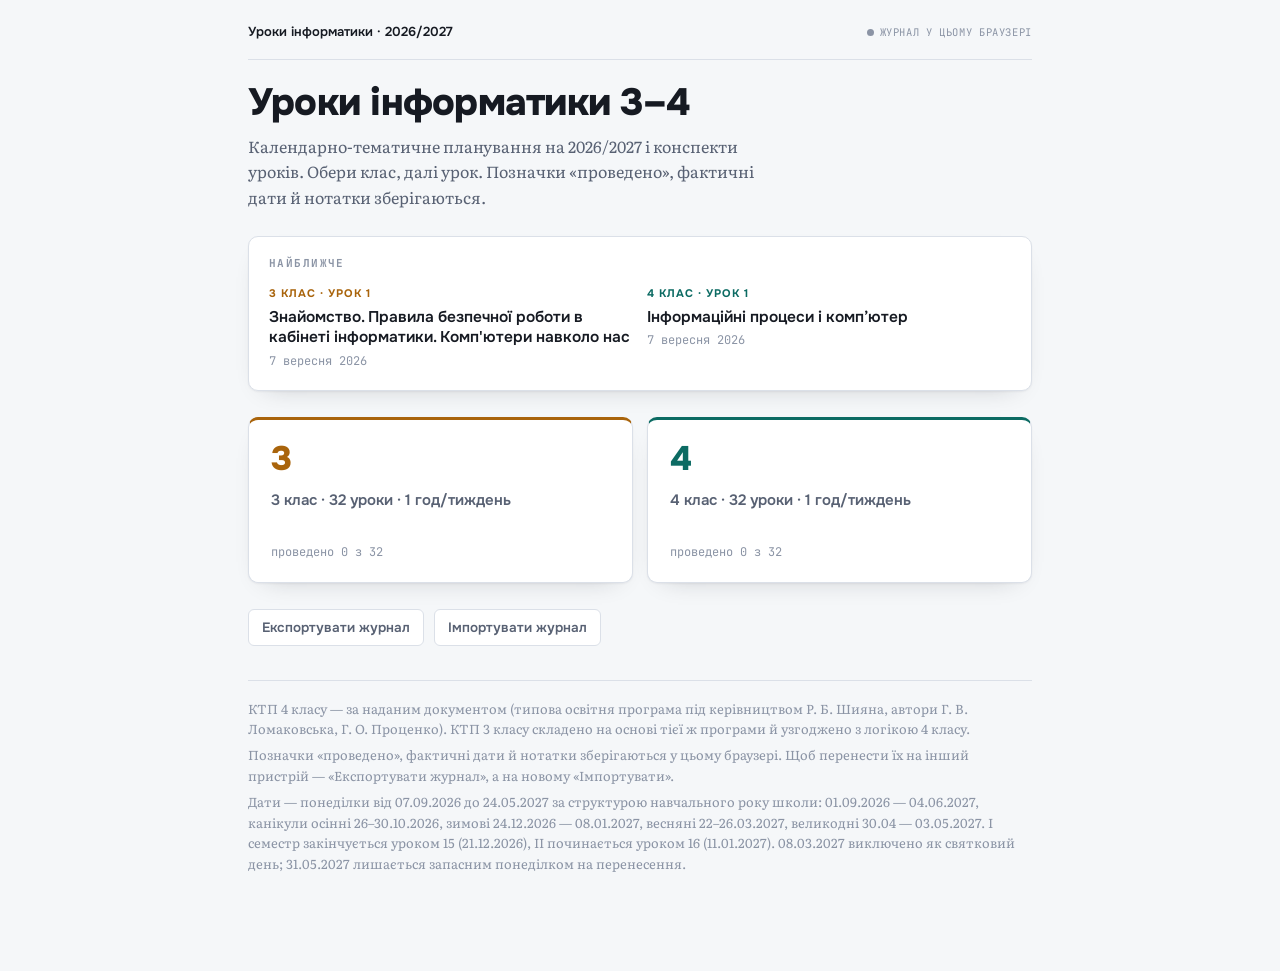
==== index.html @ 153793b1 "Експорт для НІТ іде за поточним фільтром Кнопка експортувала всі 32 теми незалежно від того, що пока" ====
<!doctype html>
<html lang="uk">
<head>
<meta charset="utf-8">
<meta name="viewport" content="width=device-width, initial-scale=1">
<meta name="color-scheme" content="light dark">
<meta name="description" content="КТП і конспекти уроків інформатики для 3 і 4 класів, 2026/2027">
<link rel="icon" href="data:image/svg+xml,%3Csvg xmlns='http://www.w3.org/2000/svg' viewBox='0 0 100 100'%3E%3Ctext y='.9em' font-size='90'%3E%F0%9F%93%9A%3C/text%3E%3C/svg%3E">
<style>html,body{margin:0}img{max-width:100%}[hidden]{display:none!important}</style>
<title>Уроки інформатики 3–4</title>
<link rel="preconnect" href="https://fonts.googleapis.com">
<link rel="preconnect" href="https://fonts.gstatic.com" crossorigin>
<link rel="stylesheet" href="https://fonts.googleapis.com/css2?family=Onest:wght@400;500;600;700;800&family=Literata:opsz,wght@7..72,400;7..72,600&family=JetBrains+Mono:wght@400;500;700&display=swap">
<style>
:root{
  --bg:#F5F7F9; --surface:#FFFFFF; --surface-2:#EDF0F4; --surface-3:#E4E8EE;
  --ink:#161A22; --ink-2:#586173; --ink-3:#8B94A5;
  --line:#DBE0E8; --line-strong:#C3CAD6;
  --g3:#A9640C; --g3-soft:#FAF0DF; --g3-line:#E9CE9E;
  --g4:#0C6B63; --g4-soft:#E0F0EE; --g4-line:#9CCFC9;
  --warn:#9E3626; --warn-soft:#FBEBE7;
  --ok:#2C6E49; --ok-soft:#E3F0E7;
  --shadow:0 1px 2px rgba(22,26,34,.05), 0 10px 26px -18px rgba(22,26,34,.3);
}
@media (prefers-color-scheme: dark){
  :root:not([data-theme="light"]){
    --bg:#0F1218; --surface:#161A22; --surface-2:#1C212B; --surface-3:#242A36;
    --ink:#E8EBF1; --ink-2:#9AA3B4; --ink-3:#6E7787;
    --line:#282E39; --line-strong:#39414F;
    --g3:#E2A54D; --g3-soft:#261D0F; --g3-line:#57411F;
    --g4:#4FC1B2; --g4-soft:#0E2A28; --g4-line:#1E4B47;
    --warn:#E5836F; --warn-soft:#2A1712;
    --ok:#6FBF8E; --ok-soft:#132318;
    --shadow:0 1px 2px rgba(0,0,0,.4), 0 10px 26px -18px rgba(0,0,0,.75);
  }
}
:root[data-theme="dark"]{
  --bg:#0F1218; --surface:#161A22; --surface-2:#1C212B; --surface-3:#242A36;
  --ink:#E8EBF1; --ink-2:#9AA3B4; --ink-3:#6E7787;
  --line:#282E39; --line-strong:#39414F;
  --g3:#E2A54D; --g3-soft:#261D0F; --g3-line:#57411F;
  --g4:#4FC1B2; --g4-soft:#0E2A28; --g4-line:#1E4B47;
  --warn:#E5836F; --warn-soft:#2A1712;
  --ok:#6FBF8E; --ok-soft:#132318;
  --shadow:0 1px 2px rgba(0,0,0,.4), 0 10px 26px -18px rgba(0,0,0,.75);
}

*{box-sizing:border-box}
body{background:var(--bg);color:var(--ink);font-family:"Literata",Georgia,serif;font-size:16px;line-height:1.6;-webkit-font-smoothing:antialiased}
.ui,button,input,textarea,select,h1,h2,h3,.mono{font-family:"Onest",system-ui,-apple-system,"Segoe UI",sans-serif}
.mono,.clock,.eyebrow,.fact,.dt{font-family:"JetBrains Mono",ui-monospace,monospace;font-variant-numeric:tabular-nums}
h1{font-size:clamp(26px,5.4vw,38px);line-height:1.1;font-weight:800;letter-spacing:-.02em;margin:0;text-wrap:balance}
h2{font-size:clamp(19px,3.6vw,24px);line-height:1.22;font-weight:700;letter-spacing:-.015em;margin:0;text-wrap:balance}
h3{font-size:16.5px;line-height:1.3;font-weight:700;margin:0;text-wrap:balance}
p{margin:0}
button{cursor:pointer;border:none;background:none;color:inherit;font-size:inherit}
:focus-visible{outline:2px solid var(--g4);outline-offset:2px;border-radius:3px}
@media (prefers-reduced-motion: reduce){*{animation:none!important;transition:none!important}}

.wrap{max-width:820px;margin:0 auto;padding:22px 18px 96px}
.eyebrow{font-size:11px;font-weight:700;letter-spacing:.13em;text-transform:uppercase;color:var(--ink-3)}

/* ---- top bar ---- */
.top{display:flex;align-items:center;gap:10px;flex-wrap:wrap;padding-bottom:16px;margin-bottom:22px;border-bottom:1px solid var(--line)}
.crumb{display:flex;align-items:center;gap:8px;font-family:"Onest",sans-serif;font-size:13px;font-weight:600;color:var(--ink-3)}
.crumb button{color:var(--ink-2);font-weight:600}
.crumb button:hover{color:var(--ink);text-decoration:underline;text-underline-offset:3px}
.crumb .sep{opacity:.5}
.crumb .now{color:var(--ink)}
.sync{margin-left:auto;font-family:"JetBrains Mono",monospace;font-size:10.5px;letter-spacing:.06em;text-transform:uppercase;color:var(--ink-3);display:flex;align-items:center;gap:6px}
.dot{width:7px;height:7px;border-radius:50%;background:var(--ink-3);flex:none}
.sync.on .dot{background:var(--ok)}
.sync.off .dot{background:var(--warn)}

/* ---- home ---- */
.home{display:flex;flex-direction:column;gap:26px}
.home-head{display:flex;flex-direction:column;gap:10px}
.home-head p{color:var(--ink-2);max-width:60ch}
.next{border:1px solid var(--line);background:var(--surface);border-radius:10px;padding:18px 20px;display:flex;flex-direction:column;gap:12px;box-shadow:var(--shadow)}
.next-row{display:flex;gap:14px;align-items:flex-start;flex-wrap:wrap}
.next-item{flex:1 1 260px;display:flex;flex-direction:column;gap:4px;min-width:0}
.next-item .k{font-family:"Onest",sans-serif;font-size:11px;font-weight:700;letter-spacing:.09em;text-transform:uppercase}
.next-item .v{font-family:"Onest",sans-serif;font-weight:600;font-size:15.5px;line-height:1.35}
.next-item .d{font-family:"JetBrains Mono",monospace;font-size:12px;color:var(--ink-3)}
.k3{color:var(--g3)} .k4{color:var(--g4)}

.classes{display:grid;grid-template-columns:1fr;gap:14px}
@media(min-width:620px){.classes{grid-template-columns:1fr 1fr}}
.class-card{
  text-align:left;background:var(--surface);border:1px solid var(--line);border-radius:10px;
  padding:22px;display:flex;flex-direction:column;gap:14px;box-shadow:var(--shadow);
  border-top:3px solid var(--line-strong);transition:transform .12s ease, border-color .12s ease;
}
.class-card:hover{transform:translateY(-2px)}
.class-card.c3{border-top-color:var(--g3)}
.class-card.c4{border-top-color:var(--g4)}
.class-card .num{font-family:"Onest",sans-serif;font-size:34px;font-weight:800;line-height:1;letter-spacing:-.03em}
.c3 .num{color:var(--g3)} .c4 .num{color:var(--g4)}
.class-card .sub{font-family:"Onest",sans-serif;font-weight:600;font-size:15px;color:var(--ink-2)}
.bar{height:6px;border-radius:3px;background:var(--surface-3);overflow:hidden}
.bar i{display:block;height:100%;border-radius:3px}
.c3 .bar i{background:var(--g3)} .c4 .bar i{background:var(--g4)}
.class-card .stat{font-family:"JetBrains Mono",monospace;font-size:12px;color:var(--ink-3)}

/* ---- ktp list ---- */
.ktp-head{display:flex;flex-direction:column;gap:8px;padding-bottom:14px;border-bottom:2px solid var(--line-strong);margin-bottom:6px}
.g3 .ktp-head{border-bottom-color:var(--g3)}
.g4 .ktp-head{border-bottom-color:var(--g4)}
.g3 .eyebrow.acc{color:var(--g3)}
.g4 .eyebrow.acc{color:var(--g4)}
.segbar{display:flex;gap:6px;margin:16px 0 4px;flex-wrap:wrap}
.seg{font-family:"Onest",sans-serif;font-size:13px;font-weight:600;padding:6px 12px;border-radius:5px;border:1px solid var(--line);color:var(--ink-2);background:var(--surface)}
.seg[aria-pressed="true"]{background:var(--ink);color:var(--bg);border-color:var(--ink)}
.rows{display:flex;flex-direction:column;margin-top:8px}
.row{
  display:grid;grid-template-columns:34px 78px 1fr 26px;gap:0 12px;align-items:center;
  width:100%;text-align:left;padding:13px 6px;border-top:1px solid var(--line);
}
.row:first-child{border-top:none}
.row:hover{background:var(--surface-2)}
.row .n{font-family:"JetBrains Mono",monospace;font-size:12.5px;font-weight:700;color:var(--ink-3)}
.g3 .row.has .n{color:var(--g3)}
.g4 .row.has .n{color:var(--g4)}
.row .dt{font-size:12px;color:var(--ink-3)}
.row .tp{font-family:"Onest",sans-serif;font-weight:600;font-size:15px;line-height:1.3;min-width:0}
.row .tp em{display:block;font-style:normal;font-weight:500;font-size:12.5px;color:var(--ink-3);margin-top:2px}
.row .mk{justify-self:end;width:20px;height:20px;border-radius:50%;border:1.5px solid var(--line-strong);flex:none;position:relative}
.row.done .mk{background:var(--ok);border-color:var(--ok)}
.row.done .mk::after{content:"";position:absolute;left:6px;top:2.5px;width:5px;height:10px;border:solid var(--surface);border-width:0 2px 2px 0;transform:rotate(42deg)}
.row.done .tp{color:var(--ink-2)}
@media(max-width:560px){
  .row{grid-template-columns:30px 1fr 24px;gap:0 10px}
  .row .dt{grid-column:2;grid-row:2;margin-top:2px}
  .row .tp{grid-column:2;grid-row:1}
  .row .mk{grid-row:1/3}
}

/* ---- lesson plan ---- */
.plan{display:flex;flex-direction:column;gap:22px}
.plan-head{display:flex;flex-direction:column;gap:9px;padding-bottom:15px;border-bottom:2px solid var(--line-strong)}
.g3 .plan-head{border-bottom-color:var(--g3)}
.g4 .plan-head{border-bottom-color:var(--g4)}
.facts{display:flex;flex-wrap:wrap;gap:7px}
.fact{font-size:11.5px;padding:5px 9px;border:1px solid var(--line);border-radius:4px;color:var(--ink-2);background:var(--surface)}
.goal{color:var(--ink-2);font-size:16px;max-width:64ch}
.meta-grid{display:grid;grid-template-columns:1fr;gap:14px}
@media(min-width:620px){.meta-grid{grid-template-columns:1fr 1fr}}
.meta .lbl{font-family:"Onest",sans-serif;font-size:11.5px;font-weight:700;letter-spacing:.08em;text-transform:uppercase;color:var(--ink-3);margin-bottom:5px}
.meta ul{margin:0;padding-left:18px;display:flex;flex-direction:column;gap:4px;font-size:14.5px;color:var(--ink-2)}

.timeline{display:flex;flex-direction:column}
.step{display:grid;grid-template-columns:66px 1fr;gap:0 18px;padding:19px 0;border-top:1px solid var(--line)}
.step:first-child{border-top:none;padding-top:4px}
.clock{font-size:13px;font-weight:700;line-height:1.35;color:var(--ink-3);padding-top:3px}
.clock b{display:block}
.clock span{display:block;font-weight:400;font-size:11px;opacity:.85}
.g3 .clock b{color:var(--g3)}
.g4 .clock b{color:var(--g4)}
.sbody{display:flex;flex-direction:column;gap:10px;min-width:0}
.sbody ul{margin:0;padding-left:19px;display:flex;flex-direction:column;gap:7px}
.sbody li::marker{color:var(--ink-3)}
@media(max-width:520px){
  .step{grid-template-columns:1fr;gap:7px}
  .clock{display:flex;gap:8px;align-items:baseline;padding-top:0}
  .clock b,.clock span{display:inline}
}
.say{border-left:3px solid var(--line-strong);padding:2px 0 2px 13px;color:var(--ink-2);font-size:15px;font-style:italic}
.g3 .say{border-left-color:var(--g3)}
.g4 .say{border-left-color:var(--g4)}
.say b{font-style:normal;font-family:"Onest",sans-serif;font-size:10.5px;font-weight:700;letter-spacing:.1em;text-transform:uppercase;color:var(--ink-3);display:block;margin-bottom:2px}
.tag{display:inline-block;font-family:"Onest",sans-serif;font-size:10.5px;font-weight:700;letter-spacing:.07em;text-transform:uppercase;padding:3px 7px;border-radius:3px;margin-left:8px;vertical-align:2px}
.g3 .tag{background:var(--g3-soft);color:var(--g3)}
.g4 .tag{background:var(--g4-soft);color:var(--g4)}
.tag.doc{background:var(--warn-soft);color:var(--warn)}

/* ---- журнал ---- */
.log{background:var(--surface);border:1px solid var(--line);border-radius:10px;padding:20px;display:flex;flex-direction:column;gap:14px;box-shadow:var(--shadow)}
.log-row{display:flex;gap:14px;flex-wrap:wrap;align-items:center}
.check{display:flex;align-items:center;gap:9px;font-family:"Onest",sans-serif;font-weight:600;font-size:15px;cursor:pointer}
.check input{width:19px;height:19px;accent-color:var(--ok);cursor:pointer}
.field{display:flex;flex-direction:column;gap:5px;flex:1 1 190px;min-width:0}
.field label{font-family:"Onest",sans-serif;font-size:11.5px;font-weight:700;letter-spacing:.08em;text-transform:uppercase;color:var(--ink-3)}
input[type="date"],textarea{
  background:var(--surface-2);border:1px solid var(--line);border-radius:6px;color:var(--ink);
  padding:9px 11px;font-size:15px;font-family:"Onest",sans-serif;width:100%;
}
textarea{resize:vertical;min-height:78px;line-height:1.5}
input[type="date"]{font-family:"JetBrains Mono",monospace;font-size:14px}
.saved{font-family:"JetBrains Mono",monospace;font-size:11px;color:var(--ink-3);min-height:14px}

/* ---- skeleton lesson ---- */
.stub{background:var(--surface);border:1px solid var(--line);border-left:3px solid var(--line-strong);border-radius:0 8px 8px 0;padding:18px 20px;display:flex;flex-direction:column;gap:9px}
.g3 .stub{border-left-color:var(--g3)}
.g4 .stub{border-left-color:var(--g4)}
.stub p{font-size:15px;color:var(--ink-2)}

.tools{display:flex;gap:10px;flex-wrap:wrap}
.nitbar{display:flex;align-items:baseline;gap:12px;flex-wrap:wrap;margin:14px 0 2px}
.hint{font-size:12.5px;line-height:1.55;color:var(--ink-3);max-width:64ch}
.navrow{display:flex;gap:10px;justify-content:space-between;padding-top:6px}
.nav{font-family:"Onest",sans-serif;font-size:13.5px;font-weight:600;color:var(--ink-2);border:1px solid var(--line);background:var(--surface);border-radius:6px;padding:9px 13px}
.nav:hover{color:var(--ink);border-color:var(--line-strong)}
.nav[disabled]{opacity:.35;cursor:default}
footer{margin-top:34px;border-top:1px solid var(--line);padding-top:18px;color:var(--ink-3);font-size:13px;display:flex;flex-direction:column;gap:5px}
</style>

</head>
<body>
<div class="wrap">
  <div class="top">
    <nav class="crumb" id="crumb"></nav>
    <div class="sync" id="sync"><span class="dot"></span><span id="syncTxt">журнал у цьому браузері</span></div>
  </div>
  <main id="view"></main>
  <footer>
    <p>КТП 4 класу — за наданим документом (типова освітня програма під керівництвом Р. Б. Шияна, автори Г. В. Ломаковська, Г. О. Проценко). КТП 3 класу складено на основі тієї ж програми й узгоджено з логікою 4 класу.</p>
    <p>Позначки «проведено», фактичні дати й нотатки зберігаються у цьому браузері. Щоб перенести їх на інший пристрій — «Експортувати журнал», а на новому «Імпортувати».</p>
    <p>Дати — понеділки від 07.09.2026 до 24.05.2027 за структурою навчального року школи: 01.09.2026 — 04.06.2027, канікули осінні 26–30.10.2026, зимові 24.12.2026 — 08.01.2027, весняні 22–26.03.2027, великодні 30.04 — 03.05.2027. І семестр закінчується уроком 15 (21.12.2026), ІІ починається уроком 16 (11.01.2027). 08.03.2027 виключено як святковий день; 31.05.2027 лишається запасним понеділком на перенесення.</p>
  </footer>
</div>

<script>
const DATA = {"dates":["2026-09-07","2026-09-14","2026-09-21","2026-09-28","2026-10-05","2026-10-12","2026-10-19","2026-11-02","2026-11-09","2026-11-16","2026-11-23","2026-11-30","2026-12-07","2026-12-14","2026-12-21","2027-01-11","2027-01-18","2027-01-25","2027-02-01","2027-02-08","2027-02-15","2027-02-22","2027-03-01","2027-03-15","2027-03-29","2027-04-05","2027-04-12","2027-04-19","2027-04-26","2027-05-10","2027-05-17","2027-05-24"],"s2":16,"g3":{"ktp":[{"n":1,"topic":"Знайомство. Правила безпечної роботи в кабінеті інформатики. Комп'ютери навколо нас","res":"дотримується правил безпечної поведінки та роботи в кабінеті; наводить приклади пристроїв із вбудованим комп'ютером у власному оточенні","line":"Я і цифрові пристрої"},{"n":2,"topic":"Складові комп'ютера. Пристрої введення й виведення","res":"називає основні складові комп'ютера та їх призначення; розрізняє пристрої введення й виведення даних","line":"Я і цифрові пристрої"},{"n":3,"topic":"Робота з мишею. Об'єкти на екрані","res":"впевнено виконує клік, подвійний клік і перетягування; розпізнає об'єкти на екрані та виконує дії з ними","line":"Я і цифрові пристрої"},{"n":4,"topic":"Клавіатура. Групи клавіш","res":"знаходить основні групи клавіш; вводить символи, використовує Shift, Backspace, Enter та перемикання розкладки","line":"Я і цифрові пристрої"},{"n":5,"topic":"Робочий стіл. Вікна програм","res":"запускає та закриває програму; згортає, розгортає й переміщує вікно; орієнтується на робочому столі","line":"Я і цифрові пристрої"},{"n":6,"topic":"Інформація та способи її подання","res":"розрізняє види інформації за способом подання (текстова, графічна, звукова, числова); наводить приклади з власного досвіду","line":"Я у світі інформації"},{"n":7,"topic":"Дії з інформацією","res":"називає дії з інформацією — отримання, зберігання, опрацювання, передавання, пошук — і наводить приклади кожної","line":"Я у світі інформації"},{"n":8,"topic":"Графічний редактор. Інструменти малювання","res":"запускає графічний редактор; обирає інструмент і колір; створює просте зображення","line":"Моя цифрова творчість"},{"n":9,"topic":"Геометричні фігури. Заливка та палітра","res":"будує зображення з геометричних фігур; застосовує заливку; добирає кольори відповідно до задуму","line":"Моя цифрова творчість"},{"n":10,"topic":"Редагування зображення: скасування дії, гумка, виділення","res":"виправляє помилки в зображенні; скасовує дію; виділяє й видаляє фрагмент","line":"Моя цифрова творчість"},{"n":11,"topic":"Копіювання та переміщення фрагментів зображення","res":"копіює, вставляє й переміщує фрагмент зображення; будує зображення з повторюваних елементів","line":"Моя цифрова творчість"},{"n":12,"topic":"Створення зображення за задумом. Практична робота","res":"планує зображення й реалізує задум засобами графічного редактора; зберігає файл у визначену теку","line":"Моя цифрова творчість"},{"n":13,"topic":"Текст на комп'ютері. Введення тексту","res":"вводить текст із клавіатури; використовує великі літери, пробіл і новий рядок","line":"Моя цифрова творчість"},{"n":14,"topic":"Редагування тексту. Виправлення помилок","res":"знаходить і виправляє помилки в тексті; вставляє й видаляє символи; переміщує курсор","line":"Моя цифрова творчість"},{"n":15,"topic":"Комбінування тексту й зображення. Підсумок І семестру","res":"поєднує текст і зображення в одному документі; зберігає результат; оцінює власні досягнення за семестр","line":"Моя цифрова творчість"},{"n":16,"topic":"Творча робота «Моя листівка»","res":"створює завершену творчу роботу; представляє її класу; оцінює власний результат","line":"Моя цифрова творчість"},{"n":17,"topic":"Алгоритми навколо нас. Виконавець алгоритму","res":"розпізнає алгоритми у побутових ситуаціях; називає виконавця та його систему команд","line":"Я у світі інформації"},{"n":18,"topic":"Складання лінійних алгоритмів","res":"складає лінійний алгоритм із відомих команд; визначає правильний порядок дій","line":"Я у світі інформації"},{"n":19,"topic":"Виконання алгоритмів. Помилки у послідовності команд","res":"виконує алгоритм за поданим записом; знаходить і виправляє помилку в послідовності команд","line":"Я у світі інформації"},{"n":20,"topic":"Середовище програмування. Знайомство зі Scratch","res":"орієнтується у вікні середовища; збирає найпростіший скрипт із блоків; запускає його на виконання","line":"Моя цифрова творчість"},{"n":21,"topic":"Рух виконавця. Перший проєкт у Scratch","res":"керує рухом виконавця командами; створює й запускає власний проєкт","line":"Моя цифрова творчість"},{"n":22,"topic":"Повторення команд. Цикли","res":"розпізнає повторювані дії в алгоритмі; замінює повторення циклом","line":"Я у світі інформації"},{"n":23,"topic":"Малюємо візерунки циклами","res":"будує зображення за допомогою циклу; змінює параметри циклу й передбачає результат","line":"Моя цифрова творчість"},{"n":24,"topic":"Події. Реакція на дії користувача","res":"використовує блоки подій; створює проєкт, що реагує на клавіші або клік","line":"Моя цифрова творчість"},{"n":25,"topic":"Мережа інтернет. Вебсторінка й браузер","res":"пояснює призначення браузера; відкриває вебсторінку за адресою; орієнтується на сторінці","line":"Я і цифрові пристрої"},{"n":26,"topic":"Пошук інформації в інтернеті","res":"виконує простий пошук за ключовими словами; добирає результат, що відповідає запиту","line":"Я у світі інформації"},{"n":27,"topic":"Безпека в мережі. Персональні дані","res":"розрізняє дані, якими можна і не можна ділитися в мережі; знає, до кого звертатися по допомогу","line":"Відповідальність та безпека в інформаційному суспільстві"},{"n":28,"topic":"Спілкування в мережі. Ввічливість онлайн","res":"дотримується правил ввічливого спілкування в мережі; розпізнає недоброзичливу поведінку та реагує на неї","line":"Відповідальність та безпека в інформаційному суспільстві"},{"n":29,"topic":"Навчальний проєкт: обираємо тему і плануємо","res":"формулює тему проєкту; розподіляє ролі в групі; складає план роботи","line":"Комунікація та співпраця"},{"n":30,"topic":"Навчальний проєкт: збираємо матеріал","res":"добирає інформацію з доступних джерел; зберігає матеріали у власній теці","line":"Комунікація та співпраця"},{"n":31,"topic":"Навчальний проєкт: оформлюємо результат","res":"оформлює результат засобами вивчених програм; готує коротку розповідь про роботу","line":"Моя цифрова творчість"},{"n":32,"topic":"Презентація проєктів. Підсумок року","res":"представляє результат класу; оцінює власну роботу та роботу однокласників","line":"Комунікація та співпраця"}],"plans":{"1":{"n":1,"goal":"Познайомитися з класом, провести первинний інструктаж з БЖД і показати, що комп'ютери оточують нас поза кабінетом інформатики.","equip":["ПК на кожного учня","проєктор","картки А5 і маркери","журнал інструктажів з БЖД","графічний редактор Paint"],"steps":[{"t":"00–04","d":"4 хв","h":"Знайомство та іменні таблички","b":["Представся й скажи, як до тебе звертатися. Два речення про себе — що ти інженер і робиш системи для розумного будинку. Це те, що вони переказуватимуть удома.","Роздай картки. Кожен великими літерами пише своє ім'я і ставить картку перед монітором. За хвилину ти маєш карту класу."],"say":{"l":"Скажи класу","t":"«Картку не викидаємо — вона стоятиме на кожному уроці, поки я не запам'ятаю всіх.»"}},{"t":"04–12","d":"8 хв","h":"Первинний інструктаж з БЖД","tag":"запис у журналі","b":["П'ять правил, не п'ятнадцять: 1) нічого не вмикаю й не переставляю без дозволу; 2) не їм і не п'ю біля техніки; 3) не торкаюся кабелів і розеток; 4) сиджу рівно, екран на відстані витягнутої руки; 5) якщо щось не працює — кажу вчителю.","Гра «Можна чи не можна»: ти називаєш ситуацію, діти показують долоню догори або вниз. 6–7 ситуацій, серед них навмисно спірні.","Одразу після — запис у журналі: «Первинний інструктаж з БЖД. Правила безпечної поведінки та роботи в кабінеті інформатики»."],"say":{"l":"Ключова фраза","t":"«Зламати тут щось випадково — не страшно. Страшно — мовчати про це.»"}},{"t":"12–18","d":"6 хв","h":"Скільки комп'ютерів у тебе вдома?","b":["Питання класу: назвіть речі, всередині яких сидить комп'ютер. Записуй відповіді на дошці стовпчиком.","Коли вичерпаються — додай своє: пральна машина, мікрохвильовка, телевізор, автомобіль, електросамокат, розумна лампочка.","Висновок на дошці: комп'ютер — це не обов'язково те, що стоїть на столі."]},{"t":"18–24","d":"6 хв","h":"Що ми бачимо перед собою","b":["Показуй на живому ПК перед дитиною, не на слайді. Нехай кожен покаже рукою те, що ти називаєш: системний блок або ноутбук, монітор, клавіатура, миша.","Не заглиблюйся — детально розберемо на наступному уроці. Зараз завдання: щоб кожен знав назви того, за чим сидить."]},{"t":"24–26","d":"2 хв","h":"Гімнастика для очей","b":["Чотири вправи по 20–30 секунд: заплющити міцно й розплющити; подивитися у вікно на найдальшу точку; «намалювати» очима вісімку; поморгати швидко 10 разів."]},{"t":"26–39","d":"13 хв за ПК","h":"Практична робота: «Мій значок»","tag":"межа 15 хв","b":["Спершу посадка: ноги на підлозі, спина до спинки, лікті на рівні столу. Пройди вздовж рядів і поправ.","Вхід у систему, далі Paint.","Завдання: намалювати простий особистий значок (зірка, м'яч, кіт, ракета) лише трьома інструментами — «Лінія», «Овал», «Заливка». Обмеження навмисне: воно тренує перетягування й точний клік.","Збереження: Файл → Зберегти як → тека 3 клас → ім'я файлу = своє ім'я."]},{"t":"39–45","d":"6 хв","h":"Підсумок і коректне завершення роботи","b":["Три запитання по колу: назви одне правило безпеки / назви частину комп'ютера / що нового дізнався.","Рефлексія «великий палець»: вгору / вбік / вниз. Порахуй, скільки «вниз» — це твої дані на наступний урок.","Вимкнення за правилами: закрити програму → Завершити роботу → дочекатися, поки згасне екран."]}],"hw":"Не задаємо. Необов'язкове: розкажи вдома три правила і знайди ще один прихований комп'ютер у квартирі."},"2":{"n":2,"goal":"Розібрати складові комп'ютера та навчити впевнено відрізняти пристрої введення від пристроїв виведення.","equip":["ПК на кожного учня","проєктор","за можливості — навушники, флешка, принтер або їх зображення"],"steps":[{"t":"00–03","d":"3 хв","h":"Організація і перевірка правил","b":["Іменні картки на місця.","Бліц: хто назве одне правило безпеки — сідає. Швидко, весело, і правила освіжено без нудного повторення."]},{"t":"03–10","d":"7 хв","h":"Актуалізація: чотири частини","b":["На дошці чотири слова: системний блок (або ноутбук), монітор, клавіатура, миша. Кожен показує на своєму місці.","Питання, яке запускає тему: «А куди дівається те, що я натиснув на клавіатурі?» Вислухай версії, не виправляй одразу."]},{"t":"10–24","d":"14 хв","h":"Введення й виведення","b":["Введення — те, чим ми даємо комп'ютеру інформацію: клавіатура, миша, мікрофон, камера, сканер, сенсорний екран.","Виведення — те, чим комп'ютер віддає інформацію нам: монітор, колонки, навушники, принтер.","Малюємо на дошці схему зі стрілками: людина → пристрої введення → комп'ютер → пристрої виведення → людина.","Перевірка на швидкість: називаєш пристрій — одна рука, якщо введення, дві, якщо виведення. Помилки видно по класу миттєво.","Пастка для обговорення: сенсорний екран — і те, і те. Не бійся цієї відповіді, вона правильна."],"say":{"l":"Опора для пояснення","t":"«Пристрій введення — це вухо комп'ютера. Пристрій виведення — його рот.»"}},{"t":"24–26","d":"2 хв","h":"Гімнастика для очей","b":["Той самий комплекс із чотирьох вправ."]},{"t":"26–38","d":"12 хв за ПК","h":"Практична робота: схема в Paint","tag":"межа 15 хв","b":["Відкрити збережений на минулому уроці файл зі своїм значком — заодно перевіряємо, чи всі зберегли правильно.","Нове завдання: у новому файлі намалювати два стовпчики й підписати «Введення» та «Виведення», у кожному — по три прості значки (квадрат із хвостиком — миша, прямокутник — монітор тощо).","Підпис не обов'язково гарний: мета — класифікація, а не каліграфія.","Зберегти як «Прізвище_введення»."]},{"t":"38–45","d":"7 хв","h":"Підсумок","b":["Два-три екрани показуємо через проєктор або просто підходимо класом. Питання до автора: чому ти поклав це сюди?","Фінальне питання: назви пристрій, який і вводить, і виводить."]}],"hw":"Не задаємо. Необов'язкове: полічити вдома всі пристрої введення й виведення біля одного комп'ютера чи телевізора."},"3":{"n":3,"goal":"Довести навички роботи з мишею до автоматизму та ввести поняття об'єкта на екрані і дій з ним.","equip":["ПК на кожного учня","проєктор","Paint або будь-яка гра-тренажер миші, наявна офлайн"],"steps":[{"t":"00–03","d":"3 хв","h":"Організація","b":["Картки на місця. Швидке питання-місток: чим ми даємо комп'ютеру команди?"]},{"t":"03–10","d":"7 хв","h":"Що таке об'єкт на екрані","b":["Об'єкт — це те, що можна виділити й з чим можна щось зробити: значок, вікно, файл, фігура на малюнку.","У кожного об'єкта є ім'я і властивості. Значок має назву; фігура має колір і розмір.","Показ на проєкторі: виділяю значок — він змінює вигляд. Це і є «комп'ютер мене почув»."]},{"t":"10–24","d":"14 хв","h":"Чотири дії мишею","b":["Наведення — об'єкт підсвічується, з'являється підказка. Клік — вибрати. Подвійний клік — відкрити. Перетягування — перемістити.","Права кнопка — контекстне меню, «список того, що можна зробити саме з цим об'єктом».","Розбери типову помилку: подвійний клік має бути швидким і без зсуву миші. Покажи, як виглядає невдала спроба.","Кожну дію діти повторюють одразу на своєму місці, без завдання — просто щоб рука запам'ятала."]},{"t":"24–26","d":"2 хв","h":"Гімнастика для очей і рук","b":["До вправ для очей додай струшування кистей і розминання пальців — після миші це доречно."]},{"t":"26–39","d":"13 хв за ПК","h":"Практична робота: точність","tag":"межа 15 хв","b":["Завдання 1 (розігрів): у Paint намалювати п'ять кіл різного розміру, не відриваючи руку — тренування перетягування.","Завдання 2 (точність): інструментом «Заливка» зафарбувати кожне коло іншим кольором. Промах по контуру одразу видно — це чесний зворотний зв'язок без оцінки.","Завдання 3 (для швидких): скопіювати одне коло і скласти з копій сніговика.","Зберегти як «Прізвище_кола»."]},{"t":"39–45","d":"6 хв","h":"Підсумок","b":["Питання: яка дія мишею найважча? Дай назвати вголос — це знімає сором за незграбність.","Назви три об'єкти, які ти сьогодні бачив на екрані."]}],"hw":"Не задаємо."},"4":{"n":4,"goal":"Навчити орієнтуватися на клавіатурі за групами клавіш і впевнено вводити символи з перемиканням мови.","equip":["ПК на кожного учня","проєктор","роздруківка схеми клавіатури або зображення на екрані","Блокнот"],"steps":[{"t":"00–03","d":"3 хв","h":"Організація","b":["Картки на місця. Питання-місток: миша вміє показувати. А чим ми пишемо?"]},{"t":"03–12","d":"9 хв","h":"Клавіатура — не хаос, а групи","b":["Покажи на схемі чотири зони: літерна (по центру), цифрова (згори і збоку), клавіші керування (Enter, Shift, Backspace, Пробіл), функціональні (F1–F12).","Не вимагай запам'ятати всі клавіші. Вимагай знати п'ять: Enter, Shift, Backspace, Пробіл, перемикання мови.","Поясни різницю Backspace і Delete на прикладі: одна їсть ліворуч, друга праворуч."],"say":{"l":"Опора","t":"«Клавіатуру не вчать напам'ять. Її вчать руками — так само, як дорогу до школи.»"}},{"t":"12–24","d":"12 хв","h":"Великі літери й дві мови","b":["Shift + літера = велика літера. Caps Lock — окрема історія: покажи, як лампочка вмикається, і чому весь текст великими виглядає як крик.","Перемикання розкладки — покажи комбінацію, яка працює саме на ваших ПК, і напиши її великими на дошці. Це те, що вони питатимуть щоуроку до Нового року.","Тренування без комп'ютера: ти диктуєш «велика Т», діти показують на своїх клавіатурах, які дві клавіші треба натиснути разом."]},{"t":"24–26","d":"2 хв","h":"Гімнастика для очей","b":["Комплекс із чотирьох вправ плюс розминка пальців."]},{"t":"26–38","d":"12 хв за ПК","h":"Практична робота: перший текст","tag":"межа 15 хв","b":["Відкрити Блокнот.","Набрати три рядки: своє ім'я і прізвище з великих літер; назву школи; улюблену страву.","Далі — свідома помилка: додати в кінець зайве слово і прибрати його Backspace'ом.","Зберегти як «Прізвище_клавіатура»."]},{"t":"38–45","d":"7 хв","h":"Підсумок","b":["Назви клавішу, яка робить новий рядок. Яка стирає ліворуч. Яка робить велику літеру.","Чесне питання класу: що на клавіатурі досі незрозуміло? Запиши собі — це план наступних розминок."]}],"hw":"Не задаємо."},"5":{"n":5,"goal":"Навчити орієнтуватися на робочому столі та керувати вікнами програм.","equip":["ПК на кожного учня","проєктор"],"steps":[{"t":"00–03","d":"3 хв","h":"Організація","b":["Картки на місця. Розминка: назвіть п'ять клавіш, які ми вчили минулого разу."]},{"t":"03–12","d":"9 хв","h":"Робочий стіл","b":["Робочий стіл — це те, що ми бачимо після ввімкнення. На ньому: значки, панель завдань, годинник.","Значок — не сама програма, а «двері» до неї. Прибрати значок ≠ прибрати програму. Скажи це прямо, бо саме тут виникає паніка.","Кожен знаходить на своєму столі три значки й називає їх."]},{"t":"12–24","d":"12 хв","h":"Вікна: три кнопки, що вирішують усе","b":["Згорнути — програма працює, але не заважає. Розгорнути/відновити — на весь екран або назад. Закрити — програма зупинилась.","Покажи на проєкторі найчастішу дитячу помилку: закрив замість згорнув і думає, що «все зникло».","Переміщення вікна за заголовок і зміна розміру за край — це знову перетягування, ті самі навички, що й на третьому уроці.","Панель завдань — місце, де живуть згорнуті програми. Покажи, як звідти повернути вікно."]},{"t":"24–26","d":"2 хв","h":"Гімнастика для очей","b":["Комплекс із чотирьох вправ."]},{"t":"26–38","d":"12 хв за ПК","h":"Практична робота: три вікна","tag":"межа 15 хв","b":["Відкрити Paint і Блокнот одночасно.","Розташувати вікна поруч так, щоб було видно обидва.","У Блокноті написати одне речення, у Paint намалювати до нього значок.","Згорнути обидва вікна, потім повернути з панелі завдань. Закрити правильно, зі збереженням."]},{"t":"38–45","d":"7 хв","h":"Підсумок","b":["Чим відрізняється «згорнути» від «закрити»?","Питання на розуміння: якщо я закрив вікно, а файл не зберіг — що сталося з роботою? Дай їм самим дійти до відповіді; це найдешевший спосіб навчити зберігатися."]}],"hw":"Не задаємо."},"6":{"n":6,"goal":"Ввести поняття інформації та навчити розрізняти види інформації за способом подання.","equip":["ПК на кожного учня","проєктор","аудіофайл (уривок пісні)","кілька зображень і коротких текстів"],"steps":[{"t":"00–03","d":"3 хв","h":"Організація","b":["Картки на місця."]},{"t":"03–13","d":"10 хв","h":"Один і той самий факт — п'ятьма способами","b":["Візьми одну просту думку: «на вулиці дощ». Покажи її як текст, як малюнок хмари з краплями, як звук дощу, як число (кількість міліметрів), як жест.","Питання: що змінилося? Нічого — сама інформація та сама. Змінився спосіб подання.","Виводимо на дошці чотири види: текстова, графічна, звукова, числова."],"say":{"l":"Опора","t":"«Інформація — це те, що ми дізнаємось. Спосіб подання — це одяг, у якому вона до нас приходить.»"}},{"t":"13–24","d":"11 хв","h":"Сортуємо","b":["Показуй по одному прикладу — діти називають вид: світлофор, дзвінок на урок, розклад уроків, фото з відпустки, температура за вікном, голосове повідомлення.","Спірні випадки залишай спірними: відео — це графічна плюс звукова. Дорожній знак — графічна, але передає текстове правило. Це нормально, і про це варто сказати вголос.","Робота в парах, 3 хвилини: кожна пара придумує по одному прикладу на кожен вид."]},{"t":"24–26","d":"2 хв","h":"Гімнастика для очей","b":["Комплекс із чотирьох вправ."]},{"t":"26–38","d":"12 хв за ПК","h":"Практична робота: одна думка — два способи","tag":"межа 15 хв","b":["Відкрити Блокнот і Paint поруч (навички минулого уроку).","Обрати одне правило поведінки в кабінеті інформатики.","У Блокноті записати його текстом. У Paint намалювати його ж значком, без слів.","Зберегти обидва файли в теку класу з іменами «Прізвище_правило_текст» і «Прізвище_правило_малюнок»."]},{"t":"38–45","d":"7 хв","h":"Підсумок","b":["Покажи 2–3 малюнки без тексту — клас угадує правило. Якщо вгадали, значить графічна інформація спрацювала.","Назви вид інформації, який ти сприймаєш вухами."]}],"hw":"Не задаємо."},"7":{"n":7,"goal":"Ввести п'ять дій з інформацією і показати, що дитина виконує їх щодня, ще до будь-якого комп'ютера.","equip":["ПК на кожного учня","проєктор","Блокнот"],"steps":[{"t":"00–03","d":"3 хв","h":"Організація","b":["Картки на місця. Розминка: назвіть чотири види інформації."]},{"t":"03–14","d":"11 хв","h":"П'ять дій","b":["На дошці стовпчик: отримую → зберігаю → опрацьовую → передаю → шукаю.","Проведи через один їхній звичайний ранок: почув розклад → записав у щоденник → порахував, скільки уроків → сказав другові → знайшов потрібний кабінет. Та сама п'ятірка, тільки без слова «інформація».","Тепер те саме з комп'ютером: камера отримує, диск зберігає, процесор опрацьовує, мережа передає, пошук знаходить. Один рядок — два стовпчики: людина і комп'ютер."],"say":{"l":"Опора","t":"«Комп'ютер не робить нічого нового. Він робить те саме, що й ти, — тільки швидше і без утоми.»"}},{"t":"14–24","d":"10 хв","h":"Впізнаємо дію","b":["Називаєш ситуацію — клас відповідає одним словом: «фотографую дошку», «шукаю відео», «надсилаю голосове», «вчу вірш», «розповідаю мамі про оцінку», «записую домашнє завдання».","Ускладнення: назви ситуацію, де відбувається одразу дві дії. Наприклад, «переписую вірш у зошит» — отримую і зберігаю."]},{"t":"24–26","d":"2 хв","h":"Гімнастика для очей","b":["Комплекс із чотирьох вправ."]},{"t":"26–38","d":"12 хв за ПК","h":"Практична робота: мій ранок","tag":"межа 15 хв","b":["У Блокноті записати п'ять рядків — по одному на кожну дію з інформацією, з прикладом зі свого сьогоднішнього ранку.","Формат рядка: «Отримав — почув будильник».","Зберегти як «Прізвище_дії»."]},{"t":"38–45","d":"7 хв","h":"Підсумок","b":["Прочитай уголос 3–4 роботи. Найцікавіші приклади — ті, де дитина знайшла дію там, де ти її не очікував.","Фінальне питання: яку дію з інформацією комп'ютер робить найкраще за людину? А яку — гірше?"]}],"hw":"Не задаємо."},"8":{"n":8,"goal":"Освоїти інтерфейс графічного редактора: вибір інструмента, кольору й товщини лінії.","equip":["ПК на кожного учня","проєктор","Paint"],"steps":[{"t":"00–03","d":"3 хв","h":"Організація","b":["Картки на місця."]},{"t":"03–12","d":"9 хв","h":"Екскурсія по вікну редактора","b":["Чотири зони, які треба знати: панель інструментів, палітра кольорів, полотно, панель товщини й розміру.","Показуй на проєкторі й одразу проси знайти те саме у себе. Не переходь далі, поки не знайшли всі.","Введи різницю «основний колір / колір фону» — саме на ній діти найчастіше плутаються з гумкою й заливкою."]},{"t":"12–24","d":"12 хв","h":"Три інструменти на сьогодні","b":["Олівець — тонка вільна лінія. Пензель — товща, з вибором форми. Лінія — рівний відрізок, і саме він вимагає перетягування.","Покажи, як змінюється результат від товщини: одна й та сама дія трьома товщинами.","Скасування дії — Ctrl+Z. Введи його зараз і напиши на дошці: це найважливіша комбінація у графічному редакторі й головна причина, чому діти перестають боятися помилок."],"say":{"l":"Скажи класу","t":"«Тут можна помилятися нескінченно. Одна комбінація клавіш — і помилки не було.»"}},{"t":"24–26","d":"2 хв","h":"Гімнастика для очей","b":["Комплекс із чотирьох вправ."]},{"t":"26–38","d":"12 хв за ПК","h":"Практична робота: три лінії","tag":"межа 15 хв","b":["Завдання: намалювати будинок, використовуючи тільки інструмент «Лінія» — стіни, дах, вікна, двері.","Кожну частину — своїм кольором і своєю товщиною: стіни товсті, вікна тонкі.","Умова: жодного вільного малювання олівцем. Обмеження знову навмисне.","Зберегти як «Прізвище_будинок»."]},{"t":"38–45","d":"7 хв","h":"Підсумок","b":["Пройди рядами, покажи класу два-три будинки. Питання: де тут товста лінія, а де тонка?","Що робить Ctrl+Z?"]}],"hw":"Не задаємо."},"9":{"n":9,"goal":"Навчити будувати зображення з готових геометричних фігур і свідомо працювати із заливкою та палітрою.","equip":["ПК на кожного учня","проєктор","Paint"],"steps":[{"t":"00–03","d":"3 хв","h":"Організація","b":["Картки на місця. Розминка: що робить Ctrl+Z?"]},{"t":"03–12","d":"9 хв","h":"Фігури замість ліній","b":["Прямокутник, овал, трикутник, зірка — усі малюються однаково: натиснув, потягнув, відпустив.","Покажи фокус із Shift: прямокутник стає квадратом, овал — колом. Дітям це подобається, і це реальний робочий прийом.","Порівняй: будинок із минулого уроку лініями — і той самий будинок фігурами. Другий швидший і рівніший. Це і є мотивація вчити інструменти."]},{"t":"12–24","d":"12 хв","h":"Заливка й палітра","b":["Заливка заповнює замкнену область. Ключове слово — замкнену: покажи, що станеться, якщо в контурі є щілина. Фарба «витікає» на весь малюнок. Це видовищно і запам'ятовується назавжди.","Палітра: основні кольори і як створити свій. Не перевантажуй — достатньо показати, що кольорів більше, ніж квадратиків у палітрі.","Правило на дошку: спочатку замкнений контур, потім заливка."],"say":{"l":"Скажи класу","t":"«Фарба поводиться як вода: якщо в контурі є дірка — вона витече. Знайди дірку, а не сварися з фарбою.»"}},{"t":"24–26","d":"2 хв","h":"Гімнастика для очей","b":["Комплекс із чотирьох вправ."]},{"t":"26–38","d":"12 хв за ПК","h":"Практична робота: робот із фігур","tag":"межа 15 хв","b":["Скласти робота лише з геометричних фігур: тулуб — прямокутник, голова — квадрат, очі — кола, руки й ноги — прямокутники.","Кожну фігуру залити своїм кольором.","Умова: щонайменше одна фігура має бути ідеальним квадратом або колом (через Shift).","Зберегти як «Прізвище_робот»."]},{"t":"38–45","d":"7 хв","h":"Підсумок","b":["Швидкий огляд робіт. Питання до автора: яку фігуру було найважче поставити на місце?","Чому фарба іноді заливає весь екран?"]}],"hw":"Не задаємо."},"10":{"n":10,"goal":"Навчити виправляти зображення: скасовувати дії, стирати, виділяти й видаляти фрагмент.","equip":["ПК на кожного учня","проєктор","Paint","заздалегідь підготовлений файл із «зіпсованим» малюнком"],"steps":[{"t":"00–03","d":"3 хв","h":"Організація","b":["Картки на місця."]},{"t":"03–12","d":"9 хв","h":"Три способи прибрати зайве","b":["Ctrl+Z — скасувати останню дію. Працює кілька разів поспіль, але не нескінченно.","Гумка — стирає те, по чому провели. Важливо: стирає до кольору фону, а не «в нікуди». Покажи це на кольоровому фоні — вражає.","Виділення + Delete — прибирає цілий шматок одразу. Найшвидший спосіб, коли зайвого багато."]},{"t":"12–24","d":"12 хв","h":"Виділення — головна навичка сьогодні","b":["Інструмент «Виділити» → прямокутна рамка. Показуй повільно: натиснув у куті, протягнув, відпустив, з'явилася рамка.","Що можна з виділеним: видалити, перемістити, скопіювати. Сьогодні — перші два.","Типова помилка: клікнув повз рамку — виділення зникло. Скажи про це заздалегідь, інакше почуєш це 20 разів."],"say":{"l":"Опора","t":"«Виділити — це показати комп'ютеру пальцем: ось цей шматок, а не весь малюнок.»"}},{"t":"24–26","d":"2 хв","h":"Гімнастика для очей","b":["Комплекс із чотирьох вправ."]},{"t":"26–38","d":"12 хв за ПК","h":"Практична робота: рятувальна операція","tag":"межа 15 хв","b":["Відкрити підготовлений тобою файл, де на нормальному малюнку є три зайві плями й одна крива лінія.","Завдання: прибрати все зайве трьома різними способами — щось гумкою, щось виділенням, щось скасуванням.","Хто впорався — домалювати одну деталь на свій розсуд.","Зберегти як «Прізвище_виправлено»."]},{"t":"38–45","d":"7 хв","h":"Підсумок","b":["Коли зручніше гумка, а коли виділення? Дай назвати приклади.","Практичне попередження: Ctrl+Z не поверне те, що ви зробили п'ять хвилин тому. Тому зберігати треба часто."]}],"hw":"Не задаємо."},"11":{"n":11,"goal":"Навчити копіювати, вставляти й переміщувати фрагмент зображення і будувати композицію з повторюваних елементів.","equip":["ПК на кожного учня","проєктор","Paint"],"steps":[{"t":"00–03","d":"3 хв","h":"Організація","b":["Картки на місця. Розминка: як виділити шматок малюнка?"]},{"t":"03–13","d":"10 хв","h":"Копіювати — вставити — перемістити","b":["Три комбінації на дошку: Ctrl+C, Ctrl+V, і перетягування мишею. Запиши їх — вони знадобляться в текстовому редакторі теж.","Покажи ланцюжок повністю: виділив → скопіював → вставив → перетягнув на місце. Повтори двічі, повільно.","Ключова думка: намалювати одну ялинку і розмножити її вигідніше, ніж малювати десять."],"say":{"l":"Скажи класу","t":"«Хороший результат — не той, де більше намальовано. А той, де менше зайвої роботи.»"}},{"t":"13–24","d":"11 хв","h":"Композиція з повторень","b":["Покажи на проєкторі, як з одного дерева виходить ліс, з однієї сніжинки — снігопад, з однієї цеглини — стіна.","Обговори, що робить повторення цікавим: різний розмір і різне розташування. Десять однакових ялинок у рядок — нудно; ті самі десять різного розміру — вже ліс."]},{"t":"24–26","d":"2 хв","h":"Гімнастика для очей","b":["Комплекс із чотирьох вправ."]},{"t":"26–38","d":"12 хв за ПК","h":"Практична робота: ліс із одного дерева","tag":"межа 15 хв","b":["Намалювати одне дерево з фігур — стовбур і крона.","Скопіювати його щонайменше п'ять разів, розставити по полотну.","Умова: дерева мають бути на різній висоті, щоб вийшла глибина, а не паркан.","Зберегти як «Прізвище_ліс»."]},{"t":"38–45","d":"7 хв","h":"Підсумок","b":["Порівняйте два ліси на екранах сусідів: який виглядає живішим і чому?","Скільки разів ти намалював дерево насправді? Один. Це і є головний висновок уроку."]}],"hw":"Не задаємо."},"12":{"n":12,"goal":"Дати завершену практичну роботу, у якій дитина сама планує зображення й застосовує всі вивчені інструменти.","equip":["ПК на кожного учня","проєктор","Paint","аркуші А5 для ескізу"],"steps":[{"t":"00–03","d":"3 хв","h":"Організація","b":["Картки на місця. Сьогодні майже весь урок — робота, тому оголоси структуру одразу."]},{"t":"03–10","d":"7 хв","h":"Спочатку папір, потім екран","b":["Роздай аркуші. Дві хвилини на ескіз олівцем: що саме малюватиму.","Тема на вибір: «Моя вулиця», «Космос», «Кімната мрії».","Це не формальність. Дитина, яка сідає за екран без задуму, витрачає весь час на вибір кольору. Скажи це вголос."],"say":{"l":"Опора","t":"«Художник спочатку думає, потім малює. Якщо навпаки — виходить каляка.»"}},{"t":"10–13","d":"3 хв","h":"Критерії роботи","b":["Запиши на дошці, що має бути в малюнку: щонайменше три різні фігури, одна залита область, один скопійований елемент.","Це не оцінка — це підказка, які інструменти згадати."]},{"t":"13–15","d":"2 хв","h":"Гімнастика для очей","b":["Робимо до практичної, а не в середині — щоб не переривати роботу."]},{"t":"15–29","d":"14 хв за ПК","h":"Практична робота","tag":"межа 15 хв","b":["Реалізація ескізу в Paint.","Ходи між рядами. Не бери мишу з рук дитини — показуй на своєму екрані або словами.","За три хвилини до кінця попередь: «зберігаємось». Не покладайся на те, що вони пам'ятають.","Зберегти як «Прізвище_робота»."]},{"t":"29–38","d":"9 хв","h":"Перегляд","b":["Пройдіться класом рядами, як виставкою. Автор каже одне речення про свою роботу.","Правило перегляду: говоримо, що подобається, і одне запитання автору. Критики не буде."]},{"t":"38–45","d":"7 хв","h":"Підсумок","b":["Питання, яке працює на наступний блок: що було легше — намалювати чи придумати?","Оголоси, що з наступного уроку переходимо до тексту."]}],"hw":"Не задаємо."},"13":{"n":13,"goal":"Перейти від малювання до тексту: навчити вводити текст із дотриманням найпростіших правил набору.","equip":["ПК на кожного учня","проєктор","Блокнот або текстовий редактор"],"steps":[{"t":"00–03","d":"3 хв","h":"Організація","b":["Картки на місця."]},{"t":"03–12","d":"9 хв","h":"Курсор — головний персонаж","b":["Показуй на проєкторі: миготлива риска — це місце, куди потрапить наступна літера. Не там, де стрілка миші.","Це найчастіше джерело плутанини. Дай кожному натиснути в різних місцях тексту й подивитися, куди стрибне курсор.","Клавіші-стрілки рухають курсор без миші. Покажи — це швидше і точніше."]},{"t":"12–24","d":"12 хв","h":"Три правила набору","b":["Пробіл — один, а не три. Покажи, як виглядає текст із зайвими пробілами: рвані діри.","Пробіл ставиться після коми й крапки, а не перед. Напиши на дошці правильно і неправильно поруч.","Enter — новий абзац, а не новий рядок усередині речення. Текст переносить рядки сам.","Ці три правила — усе, що потрібно в третьому класі. Не додавай більше."],"say":{"l":"Скажи класу","t":"«Комп'ютер сам знає, де закінчити рядок. Твоя справа — де закінчити думку.»"}},{"t":"24–26","d":"2 хв","h":"Гімнастика для очей","b":["Комплекс із чотирьох вправ."]},{"t":"26–38","d":"12 хв за ПК","h":"Практична робота: чотири речення","tag":"межа 15 хв","b":["Набрати чотири речення про свою улюблену пору року. Кожне — з великої літери, з крапкою в кінці.","Кожне речення — з нового абзацу, через Enter.","Хто впорався — додати п'яте речення з комою всередині й перевірити, що пробіл стоїть після коми.","Зберегти як «Прізвище_пори_року»."]},{"t":"38–45","d":"7 хв","h":"Підсумок","b":["Виведи на проєктор один текст із зайвими пробілами (свій, не дитячий) — нехай знайдуть помилки.","Три правила ще раз, хором."]}],"hw":"Не задаємо."},"14":{"n":14,"goal":"Навчити редагувати вже набраний текст: рухати курсор, вставляти й видаляти символи, виправляти помилки.","equip":["ПК на кожного учня","проєктор","заздалегідь підготовлений файл із помилками","Блокнот"],"steps":[{"t":"00–03","d":"3 хв","h":"Організація","b":["Картки на місця. Розминка: назви три правила набору."]},{"t":"03–12","d":"9 хв","h":"Написати ≠ виправити","b":["Введи різницю: набір — це створити текст, редагування — це змінити наявний.","Реальність, яку варто озвучити: письменники переписують текст десятки разів. Комп'ютер тим і зручний, що переписувати не треба — досить виправити.","Backspace і Delete ще раз, тепер на практиці: одна стирає ліворуч від курсора, друга праворуч."],"say":{"l":"Опора","t":"«У зошиті помилку видно назавжди. Тут — ні. Тому й пишемо сміливіше.»"}},{"t":"12–24","d":"12 хв","h":"Як вставити слово всередину","b":["Алгоритм на дошку: 1) клікнути мишею в потрібне місце; 2) перевірити, що курсор саме там; 3) набрати слово; 4) перевірити пробіли з обох боків.","Найчастіша помилка — забути пробіл, і два слова злипаються. Покажи цей результат навмисно.","Тренування без ПК: ти пишеш на дошці речення з пропущеним словом, діти диктують, куди саме ставити курсор."]},{"t":"24–26","d":"2 хв","h":"Гімнастика для очей","b":["Комплекс із чотирьох вправ."]},{"t":"26–38","d":"12 хв за ПК","h":"Практична робота: текст-пацієнт","tag":"межа 15 хв","b":["Відкрити підготовлений файл: п'ять речень, у яких є зайві пробіли, дві злиплі пари слів, одна маленька літера на початку речення й одна пропущена крапка.","Завдання: знайти й виправити все. Порахувати, скільки помилок знайшов, і дописати число в кінці файлу.","Зберегти як «Прізвище_виправлено_текст»."]},{"t":"38–45","d":"7 хв","h":"Підсумок","b":["Скільки помилок було насправді? Назви число — і подивись, хто знайшов усі.","Питання: яку помилку було найважче помітити? Зазвичай це зайвий пробіл — і це хороший привід сказати, що око треба тренувати."]}],"hw":"Не задаємо."},"15":{"n":15,"goal":"Навчити поєднувати текст і зображення в одному документі й закрити І семестр підсумком умінь.","equip":["ПК на кожного учня","проєктор","Paint і текстовий редактор, що підтримує вставку зображення"],"steps":[{"t":"00–03","d":"3 хв","h":"Організація","b":["Картки на місця."]},{"t":"03–10","d":"7 хв","h":"Навіщо разом","b":["Покажи два варіанти оголошення: тільки текст і текст із малюнком. Питання класу: яке помічають першим?","Введи думку: малюнок привертає увагу, текст пояснює. Поодинці кожен слабший.","Приклади з їхнього життя: обкладинка книжки, меню в кафе, дорожній знак із підписом."]},{"t":"10–22","d":"12 хв","h":"Як зображення потрапляє в документ","b":["Ланцюжок на дошку: намалював у Paint → виділив → скопіював (Ctrl+C) → перейшов у текстовий редактор → вставив (Ctrl+V).","Ті самі комбінації, що на уроці 11. Скажи це прямо: одна навичка працює у різних програмах — це і є справжня комп'ютерна грамотність.","Покажи, як текст обтікає або відсувається від картинки, і як картинку зменшити за кут."]},{"t":"22–24","d":"2 хв","h":"Гімнастика для очей","b":["Комплекс із чотирьох вправ."]},{"t":"24–36","d":"12 хв за ПК","h":"Практична робота: оголошення","tag":"межа 15 хв","b":["Тема: оголошення про гурток, який ти хотів би бачити у школі.","Три рядки тексту: назва гуртка, для кого, коли.","Один малюнок із Paint, вставлений у документ.","Зберегти як «Прізвище_оголошення»."]},{"t":"36–45","d":"9 хв","h":"Підсумок І семестру","b":["Два-три оголошення показуємо класу. Питання: чи зрозуміло з першого погляду, про що воно?","Випиши на дошку список умінь за семестр: миша, клавіатура, вікна, види інформації, дії з інформацією, малювання, фігури, копіювання, текст, редагування, текст із малюнком. Дітям корисно побачити обсяг зробленого списком, а не відчуттям.","Рефлексія «великий палець» за семестр: що вийшло найкраще, що ще важко.","Скажи, що це останній урок семестру, а перший після канікул — творча листівка, і роботи підуть на виставку."]}],"hw":"Не задаємо. Необов'язкове: подумати на канікулах, кому буде адресована листівка на першому уроці після них."},"16":{"n":16,"goal":"Повернутися після канікул і застосувати всі вивчені інструменти в завершеній творчій роботі.","equip":["ПК на кожного учня","проєктор","Paint і текстовий редактор","аркуші для ескізу"],"steps":[{"t":"00–04","d":"4 хв","h":"Пригадуємо після канікул","b":["Два тижні без клавіатури — руки забули. Пройди ланцюжок уголос: намалював у Paint → виділив → Ctrl+C → текстовий редактор → Ctrl+V.","Питання класу, а не розповідь: як зберегти файл, як прибрати зайву літеру, як залити фігуру кольором. Три швидкі відповіді — і рухаємось далі."]},{"t":"04–09","d":"5 хв","h":"Завдання і критерії","b":["Завдання: листівка з привітанням для конкретної людини — мами, друга, вчительки, бабусі.","Критерії на дошку: є текст привітання; є малюнок; використано щонайменше три інструменти; файл збережено з правильним іменем.","Дві хвилини на ескіз на папері — правило з уроку 12 діє й тут."]},{"t":"09–11","d":"2 хв","h":"Гімнастика для очей","b":["До роботи, а не всередині."]},{"t":"11–25","d":"14 хв за ПК","h":"Практична робота: листівка","tag":"межа 15 хв","b":["Малюнок у Paint, текст у редакторі, з'єднання в один документ.","Ходи між рядами. Твоє завдання — не виправляти, а нагадувати про час і збереження.","Зберегти як «Прізвище_листівка»."]},{"t":"25–38","d":"13 хв","h":"Виставка","b":["Екрани залишаємо ввімкненими з відкритою роботою. Клас проходить рядами, як галереєю.","Кожен автор каже одне речення: кому листівка і чому саме така.","Правило перегляду те саме: говоримо, що подобається, і одне запитання автору."]},{"t":"38–45","d":"7 хв","h":"Підсумок","b":["Питання по колу: що з вивченого ти вже використовував поза уроком інформатики?","Рефлексія «великий палець» за сьогоднішню роботу.","Оголоси наступний блок: далі вчимо комп'ютер виконувати наші команди — переходимо до алгоритмів."]}],"hw":"Не задаємо. Роботи не видаляй — вони знадобляться для порівняння наприкінці року."}}},"g4":{"ktp":[{"n":1,"topic":"Інформаційні процеси і комп’ютер","res":"пояснює значення інформації для життя людини, наводить приклади з власного досвіду [3 ІФО 1.1]; розрізняє види інформації за способом подання [3 ІФО 1.1]; наводить приклади інформаційних процесів у близькому для себе середовищі та описує їх сутність [4 ІФО 1-1.1-1]; визначає учасників інформаційних процесів та описує їхню інформаційну взаємодію [4 ІФО 1-1.1-2]; пояснює наслідки для власного здоров’я надмірного використання цифрових пристроїв [3 ІФО 4.1], [3 СЗО 1.1]","line":"Я у світі інформації"},{"n":2,"topic":"Повідомлення і дані","res":"обирає спосіб представлення даних для різних життєвих ситуацій [4 ІФО 1-1.2-8]; досліджує різні джерела цифрових даних [4 ІФО 4-3.3-8]; добирає пристрої та інструменти для отримання даних необхідного типу [4 ІФО 1-1.2-4]; уміє перетворювати одну форму подання інформації в іншу: (текстове — в графічне, числове — в текстове тощо) [3 ІФО 1.2]; обирає спосіб збереження інформації та відповідний носій даних [4 ІФО 1-1.2-5]","line":"Я у світі інформації Я і цифрові пристрої"},{"n":3,"topic":"Пам’ять комп’ютера","res":"пояснює роботу комп’ютерної системи, що складається із сукупності взаємопов’язаних пристроїв [4 ІФО 4-3.1-1]; описує взаємодію пристроїв комп’ютерної системи, їх можливості та обмеження [4 ІФО 4-3.1-3]; описує основні функції доступних комп’ютерних пристроїв [4 ІФО 4-3.1-6]; розрізняє технічні засоби для передавання, зберігання інформації [3 ІФО 1.1]; наводить приклади пристроїв для введення та виведення інформації [3 ІФО 1.1]","line":"Я і цифрові пристрої"},{"n":4,"topic":"Файли і папки","res":"обирає спосіб збереження інформації та відповідний носій даних [4 ІФО 1-1.2-5]; розпізнає, де зберігається програма та її дані (на пристрої чи онлайн) [4 ІФО 4- 3.2-5]; упорядковує об’єкти за заданими та самостійно визначеними ознаками [4 ІФО 1-1.2-15]; пропонує різні способи впорядкування об’єктів (за різними властивостями) [4 ІФО 1-1.2-16]","line":"Я у світі інформації"},{"n":5,"topic":"Створення папок","res":"наводить приклади того, що одні і ті ж дані можна представляти більш ніж одним способом [4 ІФО 1-1.2-7]; обирає спосіб представлення даних для різних життєвих ситуацій [4 ІФО 1-1.2-8]","line":"Я у світі інформації"},{"n":6,"topic":"Копіювання папок і файлів","res":"наводить приклади того, що одні і ті ж дані можна представляти більш ніж одним способом [4 ІФО 1-1.2-7]; обирає спосіб представлення даних для різних життєвих ситуацій [4 ІФО 1-1.2-8]; обирає зручні для себе способи роботи з пристроями введення та виведення даних, упевнено користується цими способами роботи [4 ІФО 4-3.1-4]","line":"Я у світі інформації Я і цифрові пристрої"},{"n":7,"topic":"Видалення папок та файлів","res":"розпізнає, де зберігається програма та її дані (на пристрої чи онлайн) [4 ІФО 4- 3.2-5]; обирає зручні для себе способи роботи з пристроями введення та виведення даних, упевнено користується цими способами роботи [4 ІФО 4-3.1-4]","line":"Я у світі інформації"},{"n":8,"topic":"Текстовий редактор","res":"створює документи для збереження даних, комунікації та поширення результатів діяльності індивідуальної або групової роботи за допомогою цифрових пристроїв та програм [4 ІФО 2-2.4-1]; створює інформаційні продукти, поєднуючи текст, зображення, звук тощо для представлення ідей та/або результатів діяльності [4 ІФО 2.4]","line":"Моя цифрова творчість"},{"n":9,"topic":"Введення текстів","res":"створює документи для збереження даних, комунікації та поширення результатів діяльності індивідуальної або групової роботи за допомогою цифрових пристроїв та програм [4 ІФО 2-2.4-1]; створює інформаційні продукти, поєднуючи текст, зображення, звук тощо для представлення ідей та/або результатів діяльності [4 ІФО 2.4]","line":"Моя цифрова творчість"},{"n":10,"topic":"Редагування текстів","res":"створює документи для збереження даних, комунікації та поширення результатів діяльності індивідуальної або групової роботи за допомогою цифрових пристроїв та програм [4 ІФО 2-2.4-1]; створює інформаційні продукти, поєднуючи текст, зображення, звук тощо для представлення ідей та/або результатів діяльності [4 ІФО 2.4]","line":"Моя цифрова творчість"},{"n":11,"topic":"Форматування абзацу","res":"створює документи для збереження даних, комунікації та поширення результатів діяльності індивідуальної або групової роботи за допомогою цифрових пристроїв та програм [4 ІФО 2-2.4-1]; вдосконалює зовнішній вигляд створених інформаційних продуктів, використовуючи можливості комп’ютерних програм [4 ІФО 2-2.4-2]","line":"Моя цифрова творчість"},{"n":12,"topic":"Копіювання і переміщення фрагментів тексту","res":"створює документи для збереження даних, комунікації та поширення результатів діяльності індивідуальної або групової роботи за допомогою цифрових пристроїв та програм [4 ІФО 2-2.4-1]; створює інформаційні продукти, поєднуючи текст, зображення, звук тощо для представлення ідей та/або результатів діяльності [4 ІФО 2.4]","line":"Моя цифрова творчість"},{"n":13,"topic":"Форматування текстів","res":"створює документи для збереження даних, комунікації та поширення результатів діяльності індивідуальної або групової роботи за допомогою цифрових пристроїв та програм [4 ІФО 2-2.4-1]; вдосконалює зовнішній вигляд створених інформаційних продуктів, використовуючи можливості комп’ютерних програм [4 ІФО 2-2.4-2]","line":"Моя цифрова творчість"},{"n":14,"topic":"Створення нового текстового документа","res":"створює документи для збереження даних, комунікації та поширення результатів діяльності індивідуальної або групової роботи за допомогою цифрових пристроїв та програм [4 ІФО 2-2.4-1]; створює інформаційні продукти, поєднуючи текст, зображення, звук тощо для представлення ідей та/або результатів діяльності [4 ІФО 2.4]","line":"Моя цифрова творчість"},{"n":15,"topic":"Створення документа з малюнками","res":"створює документи для збереження даних, комунікації та поширення результатів діяльності індивідуальної або групової роботи за допомогою цифрових пристроїв та програм [4 ІФО 2-2.4-1]; створює інформаційні продукти, поєднуючи текст, зображення, звук тощо для представлення ідей та/або результатів діяльності [4 ІФО 2.4]; вдосконалює зовнішній вигляд створених інформаційних продуктів, використовуючи можливості комп’ютерних програм [4 ІФО 2-2.4-2]","line":"Моя цифрова творчість"},{"n":16,"topic":"Алгоритми і виконавці","res":"розпізнає алгоритми в різних способах подання під час розв’язання задач у повсякденній діяльності [4 ІФО 2-2.1-8]; знаходить пропущені і / або помилкові дії у знайомій послідовності, виправляє помилки в ній [4 ІФО 1-1.2-11]; переводить задачу / проблему з однієї форми представлення в іншу (текстову у графічну, у короткий запис тощо) [4 ІФО 1- 1.3-8]; створює просту програму в навчальному середовищі на основі наданого алгоритму та налагоджує її [4 ІФО 2-2.2-1]; формулює очікуваний результат виконання створеної програми для різних початкових даних / сценаріїв роботи програми [4 ІФО 2-2.2-2]; порівнює отриманий результат програми з очікуваним [4 ІФО 2-2.2-3]; висловлює припущення щодо причини отримання неочікуваного результату [4 ІФО 2-2.2-4]","line":"Я у світі інформації Моя цифрова творчість"},{"n":17,"topic":"Істинні та хибні висловлювання","res":"розрізняє істинні та хибні висловлювання [4 ІФО 1-1.4-1]; порівнює тексти з хибною та правдивою інформацію [4 ІФО 1-1.4-2]; розпізнає факти та судження у життєвих ситуаціях [4 ІФО 1-1.4-9]; переводить задачу / проблему з однієї форми представлення в іншу (текстову у графічну, у короткий запис тощо) [4 ІФО 1-1.3-8]; створює просту програму в навчальному середовищі на основі наданого алгоритму та налагоджує її [4 ІФО 2-2.2-1]; формулює очікуваний результат виконання створеної програми для різних початкових даних / сценаріїв роботи програми [4 ІФО 2-2.2-2]; порівнює отриманий результат програми з очікуваним [4 ІФО 2-2.2-3]; висловлює припущення щодо причини отримання неочікуваного результату [4 ІФО 2-2.2-4]","line":"Я у світі інформації Моя цифрова творчість"},{"n":18,"topic":"Логічне слідування","res":"переводить задачу / проблему з однієї форми представлення в іншу (текстову у графічну, у короткий запис тощо) [4 ІФО 1-1.3-8]; формулює логічні висловлювання з конструкціями «якщо – то...», «що буде, якщо змінити порядок інструкцій?» [4 ІФО 2- 2.1-4]; формулює логічні висловлювання з конструкціями «не», «і», «або» [4 ІФО 2-2.1-5]; створює просту програму в навчальному середовищі на основі наданого алгоритму та налагоджує її [4 ІФО 2-2.2-1]; формулює очікуваний результат виконання створеної програми для різних початкових даних / сценаріїв роботи програми [4 ІФО 2-2.2-2]; порівнює отриманий результат програми з очікуваним [4 ІФО 2-2.2-3]; висловлює припущення щодо причини отримання неочікуваного результату [4 ІФО 2-2.2-4]","line":"Я у світі інформації Моя цифрова творчість"},{"n":19,"topic":"Алгоритми з розгалуженням","res":"переводить задачу / проблему з однієї форми представлення в іншу (текстову у графічну, у короткий запис тощо) [4 ІФО 1-1.3-8]; створює просту програму в навчальному середовищі на основі наданого алгоритму та налагоджує її [4 ІФО 2-2.2-1]; формулює очікуваний результат виконання створеної програми для різних початкових даних / сценаріїв роботи програми [4 ІФО 2-2.2-2]; порівнює отриманий результат програми з очікуваним [4 ІФО 2-2.2-3]; висловлює припущення щодо причини отримання неочікуваного результату [4 ІФО 2-2.2-4]","line":"Я у світі інформації Моя цифрова творчість"},{"n":20,"topic":"Алгоритми з розгалуженням","res":"переводить задачу / проблему з однієї форми представлення в іншу (текстову у графічну, у короткий запис тощо) [4 ІФО 1-1.3-8]; створює просту програму в навчальному середовищі на основі наданого алгоритму та налагоджує її [4 ІФО 2-2.2-1]; формулює очікуваний результат виконання створеної програми для різних початкових даних / сценаріїв роботи програми [4 ІФО 2-2.2-2]; порівнює отриманий результат програми з очікуваним [4 ІФО 2-2.2-3]; висловлює припущення щодо причини отримання неочікуваного результату [4 ІФО 2-2.2-4]","line":"Я у світі інформації Моя цифрова творчість"},{"n":21,"topic":"Алгоритми із циклами","res":"переводить задачу / проблему з однієї форми представлення в іншу (текстову у графічну, у короткий запис тощо) [4 ІФО 1-1.3-8]; розпізнає послідовність повторюваних дій та замінює їх алгоритмічною конструкцією циклу [4 ІФО 2-2.1-6]; розрізняє цикли із повторенням заданої кількості разів та до виконання умови [4 ІФО 2-2.1-7]; створює просту програму в навчальному середовищі на основі наданого алгоритму та налагоджує її [4 ІФО 2-2.2-1]; формулює очікуваний результат виконання створеної програми для різних початкових даних / сценаріїв роботи програми [4 ІФО 2-2.2-2]; порівнює отриманий результат програми з очікуваним [4 ІФО 2-2.2-3]; висловлює припущення щодо причини отримання неочікуваного результату [4 ІФО 2-2.2-4]","line":"Я у світі інформації Моя цифрова творчість"},{"n":22,"topic":"Алгоритми із циклами","res":"переводить задачу / проблему з однієї форми представлення в іншу (текстову у графічну, у короткий запис тощо) [4 ІФО 1-1.3-8]; розпізнає послідовність повторюваних дій та замінює їх алгоритмічною конструкцією циклу [4 ІФО 2-2.1-6]; розрізняє цикли із повторенням заданої кількості разів та до виконання умови [4 ІФО 2-2.1-7]; створює просту програму в навчальному середовищі на основі наданого алгоритму та налагоджує її [4 ІФО 2-2.2-1]; формулює очікуваний результат виконання створеної програми для різних початкових даних / сценаріїв роботи програми [4 ІФО 2-2.2-2]; порівнює отриманий результат програми з очікуваним [4 ІФО 2-2.2-3]; висловлює припущення щодо причини отримання неочікуваного результату [4 ІФО 2-2.2-4]","line":"Я у світі інформації Моя цифрова творчість"},{"n":23,"topic":"Плануємо проєкт – комп’ютерну гру","res":"переводить задачу / проблему з однієї форми представлення в іншу (текстову у графічну, у короткий запис тощо) [4 ІФО 1-1.3-8]; розпізнає алгоритми в різних способах подання під час розв’язання задач у повсякденній діяльності [4 ІФО 2-2.1-8]; складає лінійні, розгалужені та циклічні алгоритми на основі їх словесного опису для власної чи групової діяльності [4 ІФО 2-2.1-9]; створює просту програму в навчальному середовищі на основі наданого алгоритму та налагоджує її [4 ІФО 2-2.2-1]; формулює очікуваний результат виконання створеної програми для різних початкових даних / сценаріїв роботи програми [4 ІФО 2-2.2-2]; порівнює отриманий результат програми з очікуваним [4 ІФО 2-2.2-3]; висловлює припущення щодо причини отримання неочікуваного результату [4 ІФО 2-2.2-4]","line":"Я у світі інформації Моя цифрова творчість"},{"n":24,"topic":"Реалізовуємо проєкт — комп’ютерну гру","res":"переводить задачу / проблему з однієї форми представлення в іншу (текстову у графічну, у короткий запис тощо) [4 ІФО 1-1.3-8]; розпізнає алгоритми в різних способах подання під час розв’язання задач у повсякденній діяльності [4 ІФО 2-2.1-8]; складає лінійні, розгалужені та циклічні алгоритми на основі їх словесного опису для власної чи групової діяльності [4 ІФО 2-2.1-9]; створює просту програму в навчальному середовищі на основі наданого алгоритму та налагоджує її [4 ІФО 2-2.2-1]; формулює очікуваний результат виконання створеної програми для різних початкових даних / сценаріїв роботи програми [4 ІФО 2-2.2-2]; порівнює отриманий результат програми з очікуваним [4 ІФО 2-2.2-3]; висловлює припущення щодо причини отримання неочікуваного результату [4 ІФО 2-2.2-4]","line":"Я у світі інформації Моя цифрова творчість"},{"n":25,"topic":"Мережа інтернет","res":"виконує простий пошук за ключовими словами, використовуючи пошукові системи у безпечному режимі [4 ІФО 4-3.3-4]; структурує і впорядковує обрані веб-ресурси [4 ІФО 4-3.3-5]","line":"Я і цифрові пристрої"},{"n":26,"topic":"Досліджуємо надійність сайту","res":"визначає джерела, потрібні для підтвердження чи спростування інформації [4 ІФО 1-1.4-5]; визначає, чи вказаний автор статті [4 ІФО 1-1.4-6]; ідентифікує час розміщення відомостей [4 ІФО 1-1.4-7]; розпізнає надійні і ненадійні джерела інформації за URLадресою (розпізнає основні доменні імена) [4 ІФО 1-1.4-8]; дотримується стратегій уникнення проблем, що випливають з необачного використання комп’ютерних пристроїв та мереж (вихід з облікового запису, щоб ним не скористались інші, приватність особистої інформації) [4 ІФО 5-4.1-1]; дотримується погоджених правил поведінки онлайн вдома та у школі [4 ІФО 5-4.1-3]; звертається до дорослих, якщо відчуває занепокоєння під час використання цифрових пристроїв чи програм [4 ІФО 5-4.1-4]; узгоджує з дорослими завантаження файлів та програм [4 ІФО 5-4.1-5]; розрізняє приватну та публічну інформацію, зокрема ту, якою можна ділитися онлайн [4 ІФО 5-4.1-6]","line":"Я у світі інформації Відповідальність та безпека в інформаційному суспільстві"},{"n":27,"topic":"Електронне спілкування","res":"використовує онлайнові ресурси (електронну пошту, форуми, середовища спільної роботи) для спільної діяльності та обміну думками [4 ІФО 4-3.3-2]; порівнює сильні і слабкі паролі [4 ІФО 5-4.1-7]","line":"Я у світі інформації Відповідальність та безпека в інформаційному суспільстві"},{"n":28,"topic":"Створення і надсилання електронних листів","res":"визначає позитивну і негативну соціальну та етичну поведінку щодо використання технологій [4 ІФО 5-4.2-1]; ідентифікує прийнятну та неприйнятну поведінку в цифровому середовищі [4 ІФО 5-4.2-3]; висловлює занепокоєння з приводу сумнівних контактів та змісту в мережі [4 ІФО 5-4.2-4]; пояснює наслідки поширення інформації в мережі [4 ІФО 5-4.2-5]; використовує відомі йому / їй технології і пристрої для оптимального спілкування з іншими людьми [4 ІФО 5-4.2-6]","line":"Відповідальність та безпека в інформаційному суспільстві"},{"n":29,"topic":"Етикет спілкування в інтернеті","res":"знаходить інформацію про нові ідеї і поняття, у разі сумніву шукає підтвердження з різних джерел [4 ІФО 1-1.4-4]; ідентифікує прийнятну та неприйнятну поведінку в цифровому середовищі [4 ІФО 5-4.2-3]; висловлює занепокоєння з приводу сумнівних контактів та змісту в мережі [4 ІФО 5-4.2-4]; пояснює наслідки поширення інформації в мережі [4 ІФО 5-4.2-5]; використовує відомі йому / їй технології і пристрої для оптимального спілкування з іншими людьми [4 ІФО 5-4.2-6]","line":"Я у світі інформації Відповідальність та безпека в інформаційному суспільстві"},{"n":30,"topic":"Навчальний проєкт «Екологічні засоби особистої гігієни». Плануємо","res":"обирає спосіб та представляє результати індивідуальної або групової роботи [4 ІФО 2-2.4-6]; складає план виконання роботи з допомогою вчителя / вчительки [4 ІФО 3-2.5-1]; визначає відмінності ролей у групі [4 ІФО 3-2.5-2]; розподіляє ролі в групі з переліку ролей, які надає вчитель / учителька [4 ІФО 3-2.5-3]; виконує роль, яку пропонує група в результаті обговорення [4 ІФО 3-2.5-4]; отримує та порівнює відгуки на створений інформаційний продукт для вдосконалення проекту [4 ІФО 3-2.5-5]; надає конструктивний зворотний зв’язок, пояснює, чому важливо працювати разом [4 ІФО 3-2.5-6]","line":"Моя цифрова творчість Комунікація та співпраця"},{"n":31,"topic":"Навчальний проєкт «Екологічні засоби особистої гігієни». Досліджуємо","res":"обирає спосіб та представляє результати індивідуальної або групової роботи [4 ІФО 2-2.4-6]; складає план виконання роботи з допомогою вчителя / вчительки [4 ІФО 3-2.5-1]; визначає відмінності ролей у групі [4 ІФО 3-2.5-2]; розподіляє ролі в групі з переліку ролей, які надає вчитель / учителька [4 ІФО 3-2.5-3]; виконує роль, яку пропонує група в результаті обговорення [4 ІФО 3-2.5-4]; отримує та порівнює відгуки на створений інформаційний продукт для вдосконалення проекту [4 ІФО 3-2.5-5]; надає конструктивний зворотний зв’язок, пояснює, чому важливо працювати разом [4 ІФО 3-2.5-6]; шанує права творців інформаційних продуктів [4 ІФО 5-4.3-1]; цитує та вказує джерела запозичених ідей чи матеріалів [4 ІФО 5-4.3-2]; прогнозує наслідки плагіату в повсякденному житті та онлайн [4 ІФО 5-4.3-3]","line":"Моя цифрова творчість Комунікація та співпраця Відповідальність та безпека в інформаційному суспільстві"},{"n":32,"topic":"Навчальний проєкт «Екологічні засоби особистої гігієни». Презентуємо","res":"обирає спосіб та представляє результати індивідуальної або групової роботи [4 ІФО 2-2.4-6]; складає план виконання роботи з допомогою вчителя / вчительки [4 ІФО 3-2.5-1]; визначає відмінності ролей у групі [4 ІФО 3-2.5-2]; розподіляє ролі в групі з переліку ролей, які надає вчитель / учителька [4 ІФО 3-2.5-3]; виконує роль, яку пропонує група в результаті обговорення [4 ІФО 3-2.5-4]; отримує та порівнює відгуки на створений інформаційний продукт для вдосконалення проекту [4 ІФО 3-2.5-5]; надає конструктивний зворотний зв’язок, пояснює, чому важливо працювати разом [4 ІФО 3-2.5-6]","line":"Моя цифрова творчість Комунікація та співпраця"}],"plans":{"1":{"n":1,"goal":"Провести первинний інструктаж з БЖД і ввести поняття інформаційного процесу через ситуації з життя дітей.","equip":["ПК на кожного учня","проєктор","картки А5 і маркери","журнал інструктажів з БЖД"],"steps":[{"t":"00–04","d":"4 хв","h":"Знайомство та іменні таблички","b":["Представся й скажи, як до тебе звертатися. Два речення про себе — що ти інженер і робиш системи для розумного будинку.","Роздай картки: кожен пише своє ім'я великими літерами й ставить перед монітором.","Додай одну деталь для четвертокласників: цього року буде більше роботи з файлами, текстом і власними проєктами."]},{"t":"04–10","d":"6 хв","h":"Правила безпеки — складають самі","tag":"запис у журналі","b":["Не переказуй правила: вони їх чули торік і вимкнуться. Розбий на пари, дай 2 хвилини — кожна пара пише на картці два правила кабінету.","Збери картки, прочитай уголос, згрупуй на дошці. Додай тільки те, чого не назвали.","Запис у журналі: «Первинний інструктаж з БЖД. Правила безпечної поведінки та роботи в кабінеті інформатики», підписи згідно з практикою школи."],"say":{"l":"Навіщо так","t":"Правило, яке дитина сформулювала сама, вона потім захищає перед сусідом по парті. Переказане вчителем — ні."}},{"t":"10–16","d":"6 хв","h":"Актуалізація: що таке інформація","b":["Бліц по колу: назви одну річ, про яку ти сьогодні дізнався до восьмої ранку.","Групуємо відповіді на дошці за джерелом: побачив, почув, прочитав, хтось сказав.","Виводимо: усе це — інформація, і вона до нас якось потрапила. Далі розбираємо, як саме."]},{"t":"16–26","d":"10 хв","h":"Інформаційний процес і його учасники","b":["Інформаційний процес — це коли інформація рухається або змінюється. Учасники: джерело, канал, приймач.","Розбери один приклад повністю: дзвінок на урок. Джерело — дзвінок, канал — повітря, приймач — учень. Що станеться, якщо канал перекрити (шум у коридорі)? Інформація не дійде.","Ще три приклади, розбирає клас: SMS від мами, дорожній знак, оцінка в щоденнику.","Обов'язково поверни до комп'ютера: він теж учасник — приймає, зберігає, опрацьовує й передає. Це рамка на весь рік."],"say":{"l":"Опора","t":"«Інформація сама не ходить. Її завжди щось передає і завжди хтось приймає.»"}},{"t":"26–28","d":"2 хв","h":"Гімнастика для очей і руханка","b":["Чотири вправи для очей по 20–30 секунд плюс коротка руханка — за КТП вона передбачена на цьому уроці."]},{"t":"28–39","d":"11 хв за ПК","h":"Практична робота: два правди й одна вигадка","tag":"межа 15 хв","b":["Увімкнення ПК, вхід у систему, правильна посадка.","Відкрити текстовий редактор. Написати три речення про себе: два правдиві й одне вигадане, у довільному порядку.","Зберегти файл у теку класу під іменем «Прізвище_про_мене». Папки самі ще не створюємо — це урок 5, зберігаємо в готову теку."]},{"t":"39–45","d":"6 хв","h":"Підсумок: хто джерело, хто приймач","b":["Прочитай уголос 3–4 роботи, клас угадує вигадку. Це найгучніші п'ять хвилин уроку — тому вони в кінці.","Розбір «на гарячому»: щойно ви отримали інформацію. Джерело — автор, канал — мій голос, приймач — ви. І частина інформації виявилася неправдою.","Висновок, який працює на весь рік: отриману інформацію не завжди можна одразу вважати правдою."]}],"hw":"Не задаємо."},"2":{"n":2,"goal":"Розрізнити повідомлення і дані, показати різні форми подання даних і навчити обирати форму під ситуацію.","equip":["ПК на кожного учня","проєктор","аудіофайл (уривок пісні)","кілька зображень, таблиця, короткий текст"],"steps":[{"t":"00–03","d":"3 хв","h":"Організація","b":["Картки на місця. Розминка: назви учасників інформаційного процесу."]},{"t":"03–13","d":"10 хв","h":"Повідомлення і дані — це не одне й те саме","b":["Повідомлення — це те, що передали. Дані — те, у якому вигляді воно записане.","Приклад на дошці: повідомлення «завтра контрольна». Дані: запис у щоденнику, голос учителя, повідомлення в чаті, позначка в календарі.","Одне повідомлення — багато форм даних. І навпаки: з тих самих даних різні люди можуть зрозуміти різне."],"say":{"l":"Опора","t":"«Повідомлення — це думка. Дані — це слід, який вона залишила.»"}},{"t":"13–20","d":"7 хв","h":"Форми подання й перетворення","b":["Текстова, графічна, числова, звукова, відео. Прослухайте уривок пісні — це звукові дані; текст пісні на екрані — ті самі дані в іншій формі.","Перетворення форми: розклад уроків текстом → той самий розклад таблицею → той самий розклад значками. Що зручніше і кому?","Ключове запитання уроку: форму обирають не за красою, а за тим, хто читатиме."]},{"t":"20–26","d":"6 хв","h":"Джерела даних і чим їх отримують","b":["Звідки беруться дані: камера, мікрофон, клавіатура, датчик, сканер, вимірювальний прилад.","Задача на добір: треба зафіксувати температуру в класі протягом дня — який пристрій? А спів пташки за вікном? А сторінку зі старої книжки?"]},{"t":"26–28","d":"2 хв","h":"Гімнастика для очей","b":["Комплекс із чотирьох вправ."]},{"t":"28–39","d":"11 хв за ПК","h":"Практична робота: три форми одного факту","tag":"межа 15 хв","b":["Взяти один факт про свій клас — наприклад, скільки в класі дівчат і хлопців.","Подати його трьома способами в одному документі: реченням, числами, простим малюнком або значками.","Зберегти як «Прізвище_форми»."]},{"t":"39–45","d":"6 хв","h":"Підсумок","b":["Покажи дві-три роботи. Питання класу: яка форма зрозуміліша з першого погляду і чому?","Фінальне: назви форму подання, яку не можна надрукувати на папері."]}],"hw":"Не задаємо."},"3":{"n":3,"goal":"Пояснити, як комп'ютер зберігає дані, і ввести поняття внутрішньої й зовнішньої пам'яті та її обмеженості.","equip":["ПК на кожного учня","проєктор","флешка, за можливості — старий жорсткий диск або планка оперативної пам'яті"],"steps":[{"t":"00–03","d":"3 хв","h":"Організація","b":["Картки на місця. Розминка: чим повідомлення відрізняється від даних?"]},{"t":"03–12","d":"9 хв","h":"Два види пам'яті","b":["Оперативна пам'ять — стіл, на якому лежить те, з чим ти працюєш зараз. Вимкнув комп'ютер — стіл прибрали.","Постійна пам'ять — шафа. Те, що поклав, лишається.","Якщо є реальна планка пам'яті або диск — пусти по класу з рук у руки. Дотик до заліза працює краще за будь-який слайд.","Одразу поясни, чому незбережений файл зникає: він лежав на столі, а не в шафі."],"say":{"l":"Опора","t":"«Зберегти — це перекласти зі столу в шафу. Поки не переклав, прибиральник забере.»"}},{"t":"12–20","d":"8 хв","h":"Пам'ять не безмежна","b":["Введи одиниці на побутовому рівні: фото — приблизно кілька мегабайтів, фільм — гігабайти, флешка — десятки гігабайтів.","Не вимагай точних чисел. Вимагай порядку: фото менше за фільм, флешка вміщає багато фото і мало фільмів.","Задача: чому в телефоні закінчується місце? Хай пояснять самі."]},{"t":"20–26","d":"6 хв","h":"Носії даних","b":["Внутрішній диск, флешка, картка пам'яті, хмара.","Хмара — це теж чийсь диск, просто далеко. Скажи це прямо, бо в дітей «хмара» звучить як магія.","Питання на добір носія: куди зручніше покласти домашній проєкт, щоб принести до школи?"]},{"t":"26–28","d":"2 хв","h":"Гімнастика для очей","b":["Комплекс із чотирьох вправ."]},{"t":"28–39","d":"11 хв за ПК","h":"Практична робота: скільки важать мої файли","tag":"межа 15 хв","b":["Відкрити теку класу й подивитися розмір файлів, які створювали на попередніх уроках.","Записати в новий документ три рядки: назва файлу — розмір — що це.","Порівняти: чий файл найбільший і чому саме він.","Зберегти як «Прізвище_розміри»."]},{"t":"39–45","d":"6 хв","h":"Підсумок","b":["Який файл виявився найбільшим у класі? Зазвичай це малюнок — хороший привід сказати, що зображення важать більше за текст.","Що станеться з роботою, якщо вимкнути комп'ютер, не зберігши?"]}],"hw":"Не задаємо."},"4":{"n":4,"goal":"Ввести поняття файлу і папки, навчити орієнтуватися у структурі тек і розуміти шлях до файлу.","equip":["ПК на кожного учня","проєктор","файловий менеджер"],"steps":[{"t":"00–03","d":"3 хв","h":"Організація","b":["Картки на місця. Розминка: чим відрізняється стіл від шафи в комп'ютері?"]},{"t":"03–12","d":"9 хв","h":"Файл — це коробка з ім'ям","b":["Файл має ім'я і тип. Тип видно за розширенням і за значком.","Покажи на проєкторі три файли різних типів: текстовий, зображення, звук. Значки різні — і це не прикраса, а підказка, чим його відкривати.","Правила імені: зрозуміле, без пробілів, без дивних символів. Поясни причину, а не просто заборону — з такими іменами простіше шукати й переносити."],"say":{"l":"Опора","t":"«Ім'я файлу пишуть не для комп'ютера. Його пишуть для себе через півроку.»"}},{"t":"12–22","d":"10 хв","h":"Папка — це полиця","b":["Папка містить файли й інші папки. Так виходить дерево.","Намалюй на дошці дерево тек вашого класу: Робочий стіл → 4 клас → Прізвище_Ім'я → файли.","Шлях — це маршрут по дереву. Проговори вголос повний шлях до одного файлу, ведучи пальцем по дошці.","Питання на розуміння: чи можуть два файли мати однакове ім'я? Так — якщо лежать у різних папках. Це важливо і неочевидно."]},{"t":"22–26","d":"4 хв","h":"Як не загубити файл","b":["Три звички: зберігати завжди в ту саму теку; називати файли за схемою; перевіряти, куди саме зберігається, а не тиснути «Зберегти» наосліп.","Покажи вікно збереження й ткни пальцем у поле, де написано теку. Саме його діти не читають."]},{"t":"26–28","d":"2 хв","h":"Гімнастика для очей","b":["Комплекс із чотирьох вправ."]},{"t":"28–39","d":"11 хв за ПК","h":"Практична робота: знайди свій файл","tag":"межа 15 хв","b":["Завдання-квест: знайти в теці класу свій файл із першого уроку.","Записати в новий документ повний шлях до нього — так, як ти проговорював на дошці.","Другий рядок: тип файлу і чим його відкривають.","Зберегти як «Прізвище_шлях»."]},{"t":"39–45","d":"6 хв","h":"Підсумок","b":["Хто не знайшов свій файл — розберіть уголос чому. Найчастіше причина одна: збережено не туди. Це нормально і саме тому наступний урок про створення папок.","Фінальне питання: навіщо взагалі папки, якщо можна кинути все в купу?"]}],"hw":"Не задаємо."},"5":{"n":5,"goal":"Навчити створювати папки й будувати власну впорядковану структуру для роботи протягом року.","equip":["ПК на кожного учня","проєктор","файловий менеджер"],"steps":[{"t":"00–03","d":"3 хв","h":"Організація","b":["Картки на місця. Розминка: назви шлях до своєї теки класу."]},{"t":"03–10","d":"7 хв","h":"Навіщо структура","b":["Покажи на проєкторі дві теки: одну з 40 файлів у купі, другу з трьома підпапками. Питання: у якій знайти потрібне швидше?","Це не про акуратність, а про час. Скажи саме так.","Разом придумайте структуру для уроків інформатики: Малюнки, Тексти, Проєкти."]},{"t":"10–22","d":"12 хв","h":"Створення папки","b":["Два способи: права кнопка → Створити → Папку, і кнопка на панелі. Покажи обидва, хай кожен обере свій.","Момент, який усі пропускають: одразу після створення папка чекає на ім'я. Якщо клікнути повз — залишиться «Нова папка». Покажи, як перейменувати потім (F2 або права кнопка → Перейменувати).","Вкладеність: папка всередині папки. Покажи, як увійти й повернутися назад стрілкою.","Правила іменування ще раз: без пробілів, зрозуміло, коротко."],"say":{"l":"Скажи класу","t":"«Папку з іменем “Нова папка (3)” ти не знайдеш ніколи. Назви одразу.»"}},{"t":"22–26","d":"4 хв","h":"План своєї структури","b":["Кожен на аркуші малює дерево: своя папка → три підпапки.","Дві хвилини. Це план для практичної, щоб не вигадувати на ходу."]},{"t":"26–28","d":"2 хв","h":"Гімнастика для очей","b":["Комплекс із чотирьох вправ."]},{"t":"28–39","d":"11 хв за ПК","h":"Практична робота: моя структура","tag":"межа 15 хв","b":["У теці 4 клас створити папку «Прізвище_Ім'я».","Усередині — три підпапки: Малюнки, Тексти, Проєкти.","У папці Тексти створити документ «Читай мене» з одним реченням про те, що тут зберігається.","Це твоя робоча структура до кінця року. Так і скажи."]},{"t":"39–45","d":"6 хв","h":"Підсумок","b":["Перевірка на швидкість: усі одночасно відкривають свою папку Проєкти. Хто не зміг — розбираємо вголос.","Фінальне питання: що буде, якщо назвати дві папки однаково в одному місці?"]}],"hw":"Не задаємо."},"6":{"n":6,"goal":"Навчити копіювати й переміщувати файли і папки та розрізняти копію й переміщення.","equip":["ПК на кожного учня","проєктор","файловий менеджер","флешка для демонстрації"],"steps":[{"t":"00–03","d":"3 хв","h":"Організація","b":["Картки на місця. Розминка: скільки підпапок у твоїй структурі і як вони називаються?"]},{"t":"03–13","d":"10 хв","h":"Копіювати ≠ перемістити","b":["Копіювати — було одне, стало два. Перемістити — було одне, лишилось одне, але в іншому місці.","Покажи на проєкторі обидві операції поспіль і щоразу питай: скільки файлів тепер існує?","Ctrl+C / Ctrl+V — копіювати. Ctrl+X / Ctrl+V — перемістити. Запиши на дошці. Ті самі комбінації працюватимуть у тексті — скажи це заздалегідь.","Перетягування мишею робить то одне, то інше залежно від того, куди тягнеш. Саме тому надійніше — комбінації клавіш."],"say":{"l":"Опора","t":"«Копія — це близнюк. Переміщення — це переїзд.»"}},{"t":"13–22","d":"9 хв","h":"Коли що потрібно","b":["Копія — коли треба зберегти оригінал: віддати роботу вчителю, віднести на флешці додому, зробити чернетку перед змінами.","Переміщення — коли наводиш лад: файл лежить не там, де має.","Задача класу: у тебе є готовий проєкт і ти хочеш його переробити, але не втратити перший варіант. Копіювати чи переміщувати?"]},{"t":"22–26","d":"4 хв","h":"Один файл — два місця","b":["Важливе застереження: копія живе своїм життям. Змінив копію — оригінал не змінився.","Це джерело найчастішої дитячої трагедії «я ж виправив, а тут старе». Скажи про це до того, як воно станеться."]},{"t":"26–28","d":"2 хв","h":"Гімнастика для очей","b":["Комплекс із чотирьох вправ."]},{"t":"28–39","d":"11 хв за ПК","h":"Практична робота: наводимо лад","tag":"межа 15 хв","b":["Розкласти всі свої файли з попередніх уроків по підпапках: малюнки — в Малюнки, тексти — в Тексти. Це переміщення.","Зробити копію файлу «Прізьвище_про_мене» в папку Проєкти й перейменувати копію на «про_мене_чернетка». Це копіювання.","Перевірити: оригінал на місці, копія створена, у Малюнках і Текстах чисто."]},{"t":"39–45","d":"6 хв","h":"Підсумок","b":["Скільки файлів «про мене» тепер існує? Два. Чому це не помилка?","Фінальне: що робить Ctrl+X, чого не робить Ctrl+C?"]}],"hw":"Не задаємо."},"7":{"n":7,"goal":"Навчити видаляти файли й папки усвідомлено, розуміти роль кошика і відрізняти оборотне видалення від безповоротного.","equip":["ПК на кожного учня","проєктор","файловий менеджер","заздалегідь створені тестові файли для видалення"],"steps":[{"t":"00–03","d":"3 хв","h":"Організація","b":["Картки на місця. Розминка: чим копія відрізняється від переміщення?"]},{"t":"03–12","d":"9 хв","h":"Кошик — це не смітник","b":["Delete не знищує файл. Він переносить його в кошик — тимчасову теку.","Покажи повний цикл на проєкторі: видалив → знайшов у кошику → відновив. Дай побачити, що файл повернувся на місце.","Тепер друга частина: очистити кошик — і файлу справді немає. Не роби цього з дитячими файлами; використай свій тестовий."],"say":{"l":"Скажи класу","t":"«Кошик — це не смітник, а карантин. З нього ще можна врятувати.»"}},{"t":"12–20","d":"8 хв","h":"Що видаляти можна, а що ні","b":["Свої файли у своїй папці — можна. Чужі — ні. Системні файли і папки, яких ти не створював, — категорично ні.","Правило, яке варто продиктувати: якщо не знаю, що це, — не чіпаю і питаю.","Розбери, чому видалення папки видаляє все всередині. Це не очевидно і саме тут стається найбільше втрат."]},{"t":"20–26","d":"6 хв","h":"Перед видаленням — перевір","b":["Три питання перед натисканням Delete: це мій файл? я знаю, що в ньому? у мене є копія?","Прив'яжи до минулого уроку: копія — це і є страховка перед видаленням."]},{"t":"26–28","d":"2 хв","h":"Гімнастика для очей","b":["Комплекс із чотирьох вправ."]},{"t":"28–39","d":"11 хв за ПК","h":"Практична робота: контрольоване видалення","tag":"межа 15 хв","b":["У своїй папці Проєкти створити три тестові документи з іменами «тест1», «тест2», «тест3».","Видалити всі три, перевірити, що вони в кошику.","Відновити «тест2» — переконатися, що він повернувся саме туди, звідки був видалений.","Видалити «тест2» ще раз. Кошик не очищати — це робить учитель.","Прибрати чернетку «про_мене_чернетка», якщо вона більше не потрібна."]},{"t":"39–45","d":"6 хв","h":"Підсумок","b":["Питання: файл у кошику займає місце на диску? Так. Тому кошик іноді треба очищати.","Фінальне і найважливіше: що робити, якщо випадково видалив щось потрібне? Правильна відповідь — не панікувати й подивитися в кошик.","Оголоси наступний блок: із наступного уроку працюємо з текстовим редактором."]}],"hw":"Не задаємо."},"8":{"n":8,"goal":"Ввести текстовий редактор як інструмент: розібрати вікно програми та навчити створювати й зберігати документ.","equip":["ПК на кожного учня","проєктор","текстовий редактор"],"steps":[{"t":"00–03","d":"3 хв","h":"Організація","b":["Картки на місця."]},{"t":"03–12","d":"9 хв","h":"Навіщо окрема програма для тексту","b":["Порівняй на проєкторі той самий текст у Блокноті й у текстовому редакторі: розмір, жирність, вирівнювання, списки.","Блокнот зберігає тільки букви. Редактор зберігає ще й те, як вони виглядають. У цьому вся різниця.","Питання класу: де ви бачили оформлений текст? Підручник, оголошення, меню, титульна сторінка зошита."]},{"t":"12–22","d":"10 хв","h":"Екскурсія по вікну","b":["Чотири зони: стрічка або панель інструментів, лінійка, робоче поле (аркуш), рядок стану.","Покажи, що аркуш на екрані має ті самі поля, що й аркуш на столі. Це знімає половину питань про друк.","Знайдіть у себе: розмір шрифту, назва шрифту, кнопка жирного. Не пояснюй, що вони роблять, — просто знайдіть. Розберемо на наступних уроках."]},{"t":"22–26","d":"4 хв","h":"Створити, зберегти, відкрити","b":["Три операції, які треба довести до автоматизму: Створити (Ctrl+N), Зберегти (Ctrl+S), Відкрити (Ctrl+O).","Наголоси на Ctrl+S. Скажи прямо: цю комбінацію треба натискати щохвилини, не думаючи. Далі всі уроки нагадуй."],"say":{"l":"Скажи класу","t":"«Ctrl+S — найкорисніші дві клавіші у вашому житті. Перевірите ще не раз.»"}},{"t":"26–28","d":"2 хв","h":"Гімнастика для очей","b":["Комплекс із чотирьох вправ."]},{"t":"28–39","d":"11 хв за ПК","h":"Практична робота: перший документ","tag":"межа 15 хв","b":["Створити новий документ. Одразу зберегти в папку Тексти як «Прізвище_знайомство» — до того, як щось набирати. Це правильна звичка.","Набрати заголовок «Мій робочий документ» і три рядки: що я вмію робити на комп'ютері.","Ще раз Ctrl+S. Закрити програму. Відкрити файл знову — переконатися, що все на місці."]},{"t":"39–45","d":"6 хв","h":"Підсумок","b":["Чим текстовий редактор відрізняється від Блокнота?","Що робить Ctrl+S? Спитай двічі — сьогодні це не зайве."]}],"hw":"Не задаємо."},"9":{"n":9,"goal":"Відпрацювати введення тексту з дотриманням правил набору та навчити свідомо ставити абзаци.","equip":["ПК на кожного учня","проєктор","текстовий редактор","роздрукований або виведений на екран уривок для набору"],"steps":[{"t":"00–03","d":"3 хв","h":"Організація","b":["Картки на місця. Розминка: що робить Ctrl+S?"]},{"t":"03–13","d":"10 хв","h":"Чотири правила набору","b":["Пробіл один, а не три. Показуй наслідки на екрані — рвані діри в тексті.","Пробіл після розділового знака, а не перед. Напиши на дошці правильно і неправильно поруч.","Enter — це кінець абзацу, а не кінець рядка. Редактор переносить рядки сам; покажи, як текст перебудовується, коли звузити вікно.","Велика літера — через Shift, а не Caps Lock. Caps Lock увімкнув і забув — це класична причина «чому в мене все великими»."],"say":{"l":"Опора","t":"«Enter натискають, коли закінчилась думка. А не коли закінчився рядок.»"}},{"t":"13–22","d":"9 хв","h":"Абзац як одиниця тексту","b":["Абзац — це одна закінчена думка. Покажи на прикладі підручника: кожен абзац про своє.","Увімкни відображення недрукованих символів і покажи, де стоять пробіли й позначки абзацу. Дітям це подобається — вони бачать «внутрішню кухню».","Одразу вимкни назад, щоб не заважало працювати."]},{"t":"22–26","d":"4 хв","h":"Швидкість не головне","b":["Скажи прямо: зараз не важливо, як швидко ви друкуєте. Важливо, щоб не було зайвих пробілів і щоб абзаци стояли за думкою.","Правильна постановка рук — покажи, але не вимагай сліпого методу. У четвертому класі це передчасно."]},{"t":"26–28","d":"2 хв","h":"Гімнастика для очей і пальців","b":["Чотири вправи для очей плюс розминка кистей."]},{"t":"28–39","d":"11 хв за ПК","h":"Практична робота: набір за зразком","tag":"межа 15 хв","b":["Відкрити свій файл «Прізвище_знайомство» і додати в нього новий розділ.","Набрати три абзаци про улюблену книжку або гру: перший — назва і про що; другий — улюблений момент; третій — кому порадив би.","Умова: рівно три абзаци, жодного зайвого Enter усередині них.","Ctrl+S. Нагадай уголос на середині роботи."]},{"t":"39–45","d":"6 хв","h":"Підсумок","b":["Виведи на проєктор власний текст із помилками набору — нехай знайдуть усі чотири.","Скільки абзаців у вашій роботі має бути? Три. Хто нарахував більше — знає, де зайвий Enter."]}],"hw":"Не задаємо."},"10":{"n":10,"goal":"Навчити редагувати наявний текст: переміщувати курсор, виділяти, вставляти й видаляти фрагменти.","equip":["ПК на кожного учня","проєктор","текстовий редактор","заздалегідь підготовлений файл із помилками"],"steps":[{"t":"00–03","d":"3 хв","h":"Організація","b":["Картки на місця. Розминка: назви чотири правила набору."]},{"t":"03–12","d":"9 хв","h":"Виділення тексту — головна навичка","b":["Три способи: протягнути мишею; подвійний клік — слово; потрійний клік — абзац. Покажи всі три, дай спробувати.","Shift + стрілки — виділення з клавіатури, точніше за мишу. Це той прийом, який відрізняє впевненого користувача.","Ctrl+A — виділити все. Попередь одразу: після Ctrl+A будь-яка набрана літера зітре весь текст. Покажи це на тестовому файлі, а не на їхньому."],"say":{"l":"Опора","t":"«Виділити — означає сказати комп'ютеру: працюємо ось із цим шматком.»"}},{"t":"12–22","d":"10 хв","h":"Виправлення без переписування","b":["Backspace і Delete: стирають ліворуч і праворуч від курсора. Перевір, чи всі це справді розрізняють — часто ні.","Замінити слово: виділив → набрав нове. Старе зникає само. Це швидше, ніж стирати по літері.","Ctrl+Z скасовує і в тексті теж. Скажи, що ця комбінація однакова майже в усіх програмах — це економить дітям роки."]},{"t":"22–26","d":"4 хв","h":"Рух курсора без миші","b":["Стрілки — по символах і рядках. Home і End — початок і кінець рядка. Ctrl+стрілка — по словах.","Не вимагай запам'ятати всі. Достатньо, щоб знали, що миша не єдиний спосіб."]},{"t":"26–28","d":"2 хв","h":"Гімнастика для очей","b":["Комплекс із чотирьох вправ."]},{"t":"28–39","d":"11 хв за ПК","h":"Практична робота: текст-пацієнт","tag":"межа 15 хв","b":["Відкрити підготовлений файл: шість речень із зайвими пробілами, двома злиплими парами слів, малою літерою на початку речення, пропущеною крапкою і одним повторюваним словом.","Знайти й виправити все. Одне слово замінити на синонім через виділення.","Дописати в кінці, скільки помилок знайшов.","Зберегти як «Прізвище_редагування» у папку Тексти."]},{"t":"39–45","d":"6 хв","h":"Підсумок","b":["Назви справжню кількість помилок. Хто знайшов усі — молодець; хто ні — питання, яку саме пропустив.","Фінальне: як замінити слово, не стираючи його по літері?"]}],"hw":"Не задаємо."},"11":{"n":11,"goal":"Ввести форматування абзацу: вирівнювання, відступ і міжрядковий інтервал — і показати, що це впливає на читабельність.","equip":["ПК на кожного учня","проєктор","текстовий редактор"],"steps":[{"t":"00–03","d":"3 хв","h":"Організація","b":["Картки на місця. Розминка: як виділити цілий абзац одним рухом?"]},{"t":"03–12","d":"9 хв","h":"Одна дія — весь абзац","b":["Ключова ідея: щоб форматувати абзац, не треба його виділяти повністю. Досить поставити курсор усередину.","Покажи це прямо: курсор у середині абзацу → натиснув «по центру» → змістився весь абзац. Дітям це неочевидно й дуже економить час.","Чотири вирівнювання: ліворуч, по центру, праворуч, за шириною. Покажи всі чотири на одному й тому самому абзаці."]},{"t":"12–22","d":"10 хв","h":"Коли яке вирівнювання","b":["Ліворуч — звичайний текст, читається найлегше. По центру — заголовок, вітання, назва. Праворуч — підпис, дата. За шириною — офіційний документ.","Антиприклад: покажи цілу сторінку по центру. Вона нечитабельна, і це видно одразу.","Правило на дошку: вирівнювання обирають під роль тексту, а не під настрій."],"say":{"l":"Скажи класу","t":"«По центру ставлять заголовок. Якщо по центру весь текст — читач втомиться на третьому рядку.»"}},{"t":"22–26","d":"4 хв","h":"Відступ і інтервал","b":["Відступ першого рядка — червоний рядок, той самий, що в зошиті. Покажи, як зробити його інструментом, а не пробілами.","Міжрядковий інтервал: покажи 1,0 і 1,5 поруч. Питання класу: що читається легше?"]},{"t":"26–28","d":"2 хв","h":"Гімнастика для очей","b":["Комплекс із чотирьох вправ."]},{"t":"28–39","d":"11 хв за ПК","h":"Практична робота: оформлюємо оголошення","tag":"межа 15 хв","b":["Створити документ «Прізвище_оголошення» в папці Тексти.","Написати оголошення про гурток, який ти хотів би у школі: назва, для кого, коли, хто веде.","Оформити: назва — по центру; основний текст — ліворуч із червоним рядком; хто веде — праворуч.","Ctrl+S."]},{"t":"39–45","d":"6 хв","h":"Підсумок","b":["Покажи два-три оголошення. Питання: чи одразу видно, де назва?","Фінальне: навіщо потрібен червоний рядок, якщо можна поставити пробіли? Тому що пробіли з'їжджають, а відступ — ні."]}],"hw":"Не задаємо."},"12":{"n":12,"goal":"Навчити копіювати й переміщувати фрагменти тексту та перебудовувати текст без переписування.","equip":["ПК на кожного учня","проєктор","текстовий редактор","файл із «деформованим» текстом — переплутаними абзацами"],"steps":[{"t":"00–03","d":"3 хв","h":"Організація","b":["Картки на місця. Розминка: скільки способів виділити абзац ви знаєте?"]},{"t":"03–12","d":"9 хв","h":"Ті самі три комбінації","b":["Ctrl+C, Ctrl+X, Ctrl+V. Ті самі, що для файлів на уроці 6. Скажи це вголос — діти мають побачити, що навичка переноситься.","Буфер обміну — невидима кишеня, у якій лежить один шматок. Поклав новий — старий зник.","Покажи повний цикл: виділив абзац → вирізав → поставив курсор в інше місце → вставив. Двічі, повільно."],"say":{"l":"Опора","t":"«Буфер обміну — це кишеня на один предмет. Поклав нове — старе випало.»"}},{"t":"12–22","d":"10 хв","h":"Перебудова тексту","b":["Реальна задача письменника: текст написаний, але порядок думок неправильний. Переписувати не треба — треба переставити.","Покажи на проєкторі: три абзаци у неправильному порядку → два переміщення → текст читається логічно.","Обговоріть, за яким принципом визначили правильний порядок. Це вже не інформатика, а мислення — і саме тому цінно."]},{"t":"22–26","d":"4 хв","h":"Пастка вставки","b":["Найчастіша помилка: вставили абзац, а пробіл або порожній рядок загубився — абзаци злиплися.","Правило: після вставки завжди подивись на межі шматка. Не на середину, а саме на краї."]},{"t":"26–28","d":"2 хв","h":"Гімнастика для очей","b":["Комплекс із чотирьох вправ."]},{"t":"28–39","d":"11 хв за ПК","h":"Практична робота: збери історію","tag":"межа 15 хв","b":["Відкрити підготовлений файл: коротка історія з п'яти абзаців у переплутаному порядку.","Переставити абзаци так, щоб історія читалася правильно — тільки вирізанням і вставкою, без переписування.","Перевірити межі абзаців: жодних злиплих і жодних порожніх рядків посередині.","Зберегти як «Прізвище_історія» у папку Тексти."]},{"t":"39–45","d":"6 хв","h":"Підсумок","b":["Порівняйте порядок у сусіда. Чи однаковий? Якщо різний — обговоріть, чий логічніший.","Фінальне: чим Ctrl+X відрізняється від Ctrl+C у тексті? Тим самим, чим і у файлах."]}],"hw":"Не задаємо."},"13":{"n":13,"goal":"Ввести форматування символів — шрифт, розмір, накреслення, колір — і поняття міри в оформленні.","equip":["ПК на кожного учня","проєктор","текстовий редактор"],"steps":[{"t":"00–03","d":"3 хв","h":"Організація","b":["Картки на місця. Розминка: що лежить у буфері обміну?"]},{"t":"03–12","d":"9 хв","h":"Що можна змінити в літерах","b":["Шрифт — форма літер. Розмір — у пунктах. Накреслення — жирний, курсив, підкреслений. Колір.","Покажи одне слово в п'яти шрифтах. Питання: чи змінився зміст? Ні. Змінилось враження.","Ключова відмінність від минулого уроку: там форматували абзац цілком, тут — треба виділити саме ті літери, які змінюємо."]},{"t":"12–22","d":"10 хв","h":"Міра — це теж навичка","b":["Покажи на проєкторі абзац, у якому кожне слово іншим шрифтом, розміром і кольором. Питання: хочеться це читати?","Правило на дошку: у документі не більше двох шрифтів і не більше двох способів виділення.","Жирний — для головного. Курсив — для назв і цитат. Підкреслення в комп'ютерному тексті майже не використовують — воно схоже на посилання. Скажи це, діти цього не знають.","Колір — обережно: червоним виділяють небезпечне, а не улюблене."],"say":{"l":"Скажи класу","t":"«Якщо виділено все — не виділено нічого.»"}},{"t":"22–26","d":"4 хв","h":"Заголовок і текст","b":["Проста робоча схема: заголовок більший і жирний, текст звичайний. Двох рівнів достатньо.","Покажи, як той самий документ виглядає з такою схемою і без неї."]},{"t":"26–28","d":"2 хв","h":"Гімнастика для очей","b":["Комплекс із чотирьох вправ."]},{"t":"28–39","d":"11 хв за ПК","h":"Практична робота: наводимо лад в оголошенні","tag":"межа 15 хв","b":["Відкрити свій файл «Прізвище_оголошення» з уроку 11.","Оформити символи: назву — більшим розміром і жирним; ключове слово в тексті — курсивом; решту не чіпати.","Умова, яку варто перевірити: не більше двох шрифтів у всьому документі.","Ctrl+S."]},{"t":"39–45","d":"6 хв","h":"Підсумок","b":["Порівняйте оголошення до і після. Що змінилось у сприйнятті?","Фінальне питання: скільки виділень має бути в короткому тексті? Одне-два. Більше — шум."]}],"hw":"Не задаємо."},"14":{"n":14,"goal":"Пройти повний шлях створення документа з нуля — від задуму до збереженого оформленого файлу — самостійно.","equip":["ПК на кожного учня","проєктор","текстовий редактор","аркуші для плану"],"steps":[{"t":"00–03","d":"3 хв","h":"Організація","b":["Картки на місця. Сьогодні майже весь урок — самостійна робота, оголоси структуру одразу."]},{"t":"03–10","d":"7 хв","h":"Спочатку план, потім клавіатура","b":["Роздай аркуші. Дві хвилини: записати план документа — заголовок і три пункти, про що будуть абзаци.","Тема на вибір: «Правила нашого класу», «Як доглядати за домашнім улюбленцем», «Інструкція для новенького в нашій школі».","Скажи прямо: той, хто сідає за клавіатуру без плану, витрачає весь урок на перший рядок."],"say":{"l":"Опора","t":"«Документ — це не набраний текст. Це продумана думка, яку набрали.»"}},{"t":"10–14","d":"4 хв","h":"Критерії готового документа","b":["На дошку: заголовок по центру, жирний, більший; три абзаци з червоним рядком; одне виділення курсивом; збережено в папку Тексти з правильним іменем.","Це не оцінка — це список того, що треба згадати. Так і скажи."]},{"t":"14–16","d":"2 хв","h":"Гімнастика для очей","b":["Робимо до практичної, щоб не переривати роботу."]},{"t":"16–30","d":"14 хв за ПК","h":"Практична робота: документ з нуля","tag":"межа 15 хв","b":["Створити новий документ і одразу зберегти як «Прізвище_документ» у папку Тексти.","Реалізувати план: заголовок і три абзаци.","Оформити за критеріями з дошки.","Ходи між рядами. Не бери мишу з рук — показуй на своєму екрані або словами. За три хвилини до кінця скажи «зберігаємось»."]},{"t":"30–39","d":"9 хв","h":"Взаємоперевірка","b":["Помінялися місцями з сусідом. Завдання: перевірити чужий документ за списком критеріїв з дошки і сказати автору, чого бракує.","Правило: говоримо про документ, а не про автора. Одне зауваження і одне, що сподобалось."]},{"t":"39–45","d":"6 хв","h":"Підсумок","b":["Скільки людей виконали всі чотири критерії? Порахуйте руками.","Питання, яке працює на наступний урок: чого не вистачає нашим документам, щоб вони стали справді цікавими? Відповідь, до якої вони дійдуть самі, — зображень."]}],"hw":"Не задаємо."},"15":{"n":15,"goal":"Навчити вставляти зображення в документ і розміщувати їх так, щоб вони працювали на зміст, а не заважали.","equip":["ПК на кожного учня","проєктор","текстовий редактор","Paint","підготовлена тека із зображеннями"],"steps":[{"t":"00–03","d":"3 хв","h":"Організація","b":["Картки на місця. Розминка: назви чотири критерії гарного документа з минулого уроку."]},{"t":"03–12","d":"9 хв","h":"Два шляхи зображення в документ","b":["Перший: Вставлення → Зображення → з файлу. Другий: скопіювати з Paint (Ctrl+C) і вставити (Ctrl+V).","Знову ті самі комбінації. Це вже третій урок, де вони працюють — назви це вголос, щоб зв'язок закріпився.","Одразу покажи, як змінити розмір за кут, а не за бік. За бік — картинка спотворюється. Це помилка, яку роблять усі й потім не розуміють, чому «щось не так»."],"say":{"l":"Скажи класу","t":"«Тягни за кут — форма збережеться. Тягни за бік — людина на фото стане товстою.»"}},{"t":"12–22","d":"10 хв","h":"Де має стояти картинка","b":["Обтікання текстом: покажи два-три варіанти на одному документі. Не вимагай запам'ятати назви — вимагай побачити різницю.","Правило розміру: картинка не більша за третину сторінки, якщо вона ілюстрація, а не головний елемент.","Питання класу: що робить картинка в документі — прикрашає чи пояснює? Правильна відповідь — пояснює. Ілюстрація, яка нічого не додає, тільки заважає."]},{"t":"22–26","d":"4 хв","h":"Файл росте","b":["Поверни до уроку 3: документ із зображеннями важить набагато більше за текстовий. Покажи розмір до і після вставки.","Це не проблема, але це причина, чому великі документи довго відкриваються."]},{"t":"26–28","d":"2 хв","h":"Гімнастика для очей","b":["Комплекс із чотирьох вправ."]},{"t":"28–39","d":"11 хв за ПК","h":"Практична робота: ілюструємо документ","tag":"межа 15 хв","b":["Відкрити свій «Прізвище_документ» з уроку 14.","Додати два зображення: одне з підготовленої теки, одне намальоване самостійно в Paint.","Розмістити так, щоб текст читався: розмір не більший за третину сторінки, обтікання підібране.","Зберегти. Порівняти розмір файлу до і після — записати обидва числа в кінці документа."]},{"t":"39–45","d":"6 хв","h":"Підсумок","b":["Покажи два-три документи. Питання класу: чи допомагає картинка зрозуміти текст, чи просто займає місце?","Фінальне: за що тягнути, щоб змінити розмір зображення?","Оголоси наступний блок: далі вчимо комп'ютер виконувати послідовності команд — переходимо до алгоритмів."]}],"hw":"Не задаємо."},"16":{"n":16,"goal":"Ввести поняття алгоритму й виконавця, показати систему команд виконавця і те, що комп'ютер виконує буквально.","equip":["ПК на кожного учня","проєктор","картки з командами","середовище для складання алгоритмів або текстовий редактор"],"steps":[{"t":"00–03","d":"3 хв","h":"Організація","b":["Картки на місця."]},{"t":"03–13","d":"10 хв","h":"Робот у класі","b":["Гра, з якої треба почати цю тему: один учень — виконавець і виконує тільки чотири команди: крок уперед, поворот ліворуч, поворот праворуч, підняти руку.","Клас складає послідовність, щоб виконавець дійшов від парти до дошки.","Виконуй буквально. Кожна неточність — помилка в алгоритмі, і вона видно миттєво, без жодних пояснень.","Після гри введи терміни на те, що вже сталося: алгоритм, виконавець, система команд виконавця."],"say":{"l":"Головна думка уроку","t":"«Комп'ютер робить рівно те, що йому сказали. А не те, що мали на увазі.»"}},{"t":"13–22","d":"9 хв","h":"Алгоритми навколо","b":["Приклади, які вже є в їхньому житті: рецепт, інструкція до конструктора, правила гри, маршрут до школи, порядок дій під час тривоги.","Спільне в усіх: скінченна кількість кроків, чіткий порядок, зрозумілий виконавцеві.","Контрприклад для обговорення: «зроби смачно» — це не алгоритм. Чому? Бо виконавець не знає, що робити."]},{"t":"22–26","d":"4 хв","h":"Способи запису алгоритму","b":["Словесний — списком кроків. Графічний — схемою зі стрілками. Покажи один і той самий алгоритм двома способами.","Пронумеровані кроки — не прикраса: номер задає порядок, а порядок і є суть алгоритму."]},{"t":"26–28","d":"2 хв","h":"Гімнастика для очей","b":["Комплекс із чотирьох вправ."]},{"t":"28–39","d":"11 хв за ПК","h":"Практична робота: алгоритм для однокласника","tag":"межа 15 хв","b":["Створити документ «Прізвище_алгоритм» у папці Тексти.","Записати алгоритм звичайної дії з 6–8 пронумерованих кроків: як заварити чай, як зібрати портфель, як увімкнути комп'ютер і відкрити свою папку.","Умова: кожен крок — одна дія. Не «приготуй усе», а «візьми чашку».","Оформити за навичками з уроку 13: заголовок жирним, кроки — окремими абзацами."]},{"t":"39–45","d":"6 хв","h":"Підсумок: перевірка на буквальність","b":["Обмінялися з сусідом і виконали чужий алгоритм подумки — буквально, як робот. Знайшли пропущений крок?","Майже в кожному алгоритмі щось пропущено. Це не провал, а найважливіший висновок уроку: людина добудовує пропущене сама, комп'ютер — ні.","Оголоси наступний блок: далі вчимося записувати алгоритми так, щоб їх виконувала машина."]}],"hw":"Не задаємо."}}}};

const CLASSES = {
  g3:{key:"g3", label:"3 клас", short:"3", cls:"g3", cardCls:"c3", kCls:"k3"},
  g4:{key:"g4", label:"4 клас", short:"4", cls:"g4", cardCls:"c4", kCls:"k4"}
};
const MONTHS=["січня","лютого","березня","квітня","травня","червня","липня","серпня","вересня","жовтня","листопада","грудня"];
function fmt(iso){ if(!iso) return "—"; const d=new Date(iso+"T00:00:00"); return d.getDate()+" "+MONTHS[d.getMonth()]+" "+d.getFullYear(); }
function fmtShort(iso){ if(!iso) return "—"; const p=iso.split("-"); return p[2]+"."+p[1]; }
function esc(s){ return String(s).replace(/[&<>"]/g, c=>({"&":"&amp;","<":"&lt;",">":"&gt;",'"':"&quot;"}[c])); }

const state = { g3:{}, g4:{} };
let db = null;
const LS = "uroky-inf-3-4";

function loadLocal(){
  try{ const raw=localStorage.getItem(LS); if(raw){ const o=JSON.parse(raw); state.g3=o.g3||{}; state.g4=o.g4||{}; } }catch(e){}
}
function saveLocal(){
  try{ localStorage.setItem(LS, JSON.stringify({g3:state.g3,g4:state.g4})); }catch(e){}
}
function entry(g,n){ return state[g][String(n)] || {}; }

function markSaved(txt){ const el=document.getElementById("savedNote"); if(el) el.textContent=txt; }
function pushEntry(g,n,patch){
  const k=String(n);
  state[g][k]=Object.assign({}, state[g][k]||{}, patch);
  saveLocal();
  markSaved("збережено в цьому браузері");
}
function setSync(cls, txt){
  const el=document.getElementById("sync");
  el.className="sync "+cls;
  document.getElementById("syncTxt").textContent=txt;
}

/* ---- перенесення журналу між пристроями ---- */
function exportLog(){
  const blob=new Blob([JSON.stringify({v:1, exported:new Date().toISOString(), g3:state.g3, g4:state.g4}, null, 1)],
                      {type:"application/json"});
  const url=URL.createObjectURL(blob);
  const a=document.createElement("a");
  a.href=url; a.download="zhurnal-informatyka-"+new Date().toISOString().slice(0,10)+".json";
  document.body.appendChild(a); a.click(); a.remove();
  setTimeout(()=>URL.revokeObjectURL(url), 2000);
}
function importLog(file){
  const r=new FileReader();
  r.onload=()=>{
    try{
      const o=JSON.parse(r.result);
      if(!o || (!o.g3 && !o.g4)) throw new Error("bad");
      state.g3=Object.assign({}, state.g3, o.g3||{});
      state.g4=Object.assign({}, state.g4, o.g4||{});
      saveLocal(); render();
      setSync("on","журнал імпортовано");
    }catch(e){
      setSync("off","файл не схожий на журнал");
    }
  };
  r.readAsText(file);
}

/* ---- файл планування для НІТ ----
   Формат узято зі шаблону НІТ: одна книга, аркуш «План навчання», єдиний
   стовпець A. A1 — заголовок «Зміст робіт», далі по рядку на урок у порядку
   КТП. Номерів і дат у файлі немає — НІТ проставляє їх сам за розкладом. */
const NIT_SHEET="План навчання", NIT_HEADER="Зміст робіт";

let crcTable=null;
function crc32(u8){
  if(!crcTable){
    crcTable=new Uint32Array(256);
    for(let i=0;i<256;i++){ let c=i; for(let k=0;k<8;k++) c=(c&1)?(0xEDB88320^(c>>>1)):(c>>>1); crcTable[i]=c>>>0; }
  }
  let c=0xFFFFFFFF;
  for(let i=0;i<u8.length;i++) c=crcTable[(c^u8[i])&0xFF]^(c>>>8);
  return (c^0xFFFFFFFF)>>>0;
}

/* zip без стиснення (метод 0) — цього досить, xlsx і є zip */
function zipStore(entries){
  const te=new TextEncoder();
  const items=entries.map(e=>({name:te.encode(e.name), data:e.data, crc:crc32(e.data), off:0}));
  let local=0, central=0;
  for(const it of items){ local+=30+it.name.length+it.data.length; central+=46+it.name.length; }
  const out=new Uint8Array(local+central+22), dv=new DataView(out.buffer);
  let p=0;
  for(const it of items){
    it.off=p;
    dv.setUint32(p,0x04034b50,true); dv.setUint16(p+4,20,true); dv.setUint16(p+6,0x0800,true);
    dv.setUint16(p+8,0,true); dv.setUint16(p+10,0,true); dv.setUint16(p+12,0,true);
    dv.setUint32(p+14,it.crc,true); dv.setUint32(p+18,it.data.length,true); dv.setUint32(p+22,it.data.length,true);
    dv.setUint16(p+26,it.name.length,true); dv.setUint16(p+28,0,true);
    p+=30; out.set(it.name,p); p+=it.name.length; out.set(it.data,p); p+=it.data.length;
  }
  const cdStart=p;
  for(const it of items){
    dv.setUint32(p,0x02014b50,true); dv.setUint16(p+4,20,true); dv.setUint16(p+6,20,true);
    dv.setUint16(p+8,0x0800,true); dv.setUint16(p+10,0,true);
    dv.setUint16(p+12,0,true); dv.setUint16(p+14,0,true);
    dv.setUint32(p+16,it.crc,true); dv.setUint32(p+20,it.data.length,true); dv.setUint32(p+24,it.data.length,true);
    dv.setUint16(p+28,it.name.length,true); dv.setUint16(p+30,0,true); dv.setUint16(p+32,0,true);
    dv.setUint16(p+34,0,true); dv.setUint16(p+36,0,true); dv.setUint32(p+38,0,true);
    dv.setUint32(p+42,it.off,true);
    p+=46; out.set(it.name,p); p+=it.name.length;
  }
  dv.setUint32(p,0x06054b50,true); dv.setUint16(p+4,0,true); dv.setUint16(p+6,0,true);
  dv.setUint16(p+8,items.length,true); dv.setUint16(p+10,items.length,true);
  dv.setUint32(p+12,p-cdStart,true); dv.setUint32(p+16,cdStart,true); dv.setUint16(p+20,0,true);
  return out;
}

/* мінімальний xlsx: один аркуш, один стовпець рядків */
function xlsxOneColumn(sheetName, header, rows){
  const NS="http://schemas.openxmlformats.org/spreadsheetml/2006/main";
  const REL="http://schemas.openxmlformats.org/officeDocument/2006/relationships";
  const map=new Map(), si=[];
  const idx=s=>{ if(!map.has(s)){ map.set(s, si.length); si.push(s); } return map.get(s); };
  const cells=[header].concat(rows).map((s,i)=>({r:i+1, s:idx(s)}));
  const xml=s=>'<?xml version="1.0" encoding="UTF-8" standalone="yes"?>'+s;

  const parts=[
    ["[Content_Types].xml", xml('<Types xmlns="http://schemas.openxmlformats.org/package/2006/content-types">'+
      '<Default Extension="rels" ContentType="application/vnd.openxmlformats-package.relationships+xml"/>'+
      '<Default Extension="xml" ContentType="application/xml"/>'+
      '<Override PartName="/xl/workbook.xml" ContentType="application/vnd.openxmlformats-officedocument.spreadsheetml.sheet.main+xml"/>'+
      '<Override PartName="/xl/worksheets/sheet1.xml" ContentType="application/vnd.openxmlformats-officedocument.spreadsheetml.worksheet+xml"/>'+
      '<Override PartName="/xl/styles.xml" ContentType="application/vnd.openxmlformats-officedocument.spreadsheetml.styles+xml"/>'+
      '<Override PartName="/xl/sharedStrings.xml" ContentType="application/vnd.openxmlformats-officedocument.spreadsheetml.sharedStrings+xml"/>'+
      '</Types>')],
    ["_rels/.rels", xml('<Relationships xmlns="http://schemas.openxmlformats.org/package/2006/relationships">'+
      '<Relationship Id="rId1" Type="'+REL+'/officeDocument" Target="xl/workbook.xml"/></Relationships>')],
    ["xl/workbook.xml", xml('<workbook xmlns="'+NS+'" xmlns:r="'+REL+'"><sheets>'+
      '<sheet name="'+esc(sheetName)+'" sheetId="1" r:id="rId1"/></sheets></workbook>')],
    ["xl/_rels/workbook.xml.rels", xml('<Relationships xmlns="http://schemas.openxmlformats.org/package/2006/relationships">'+
      '<Relationship Id="rId1" Type="'+REL+'/worksheet" Target="worksheets/sheet1.xml"/>'+
      '<Relationship Id="rId2" Type="'+REL+'/styles" Target="styles.xml"/>'+
      '<Relationship Id="rId3" Type="'+REL+'/sharedStrings" Target="sharedStrings.xml"/></Relationships>')],
    ["xl/styles.xml", xml('<styleSheet xmlns="'+NS+'">'+
      '<fonts count="1"><font><sz val="11"/><name val="Calibri"/></font></fonts>'+
      '<fills count="2"><fill><patternFill patternType="none"/></fill><fill><patternFill patternType="gray125"/></fill></fills>'+
      '<borders count="1"><border><left/><right/><top/><bottom/><diagonal/></border></borders>'+
      '<cellStyleXfs count="1"><xf numFmtId="0" fontId="0" fillId="0" borderId="0"/></cellStyleXfs>'+
      '<cellXfs count="1"><xf numFmtId="0" fontId="0" fillId="0" borderId="0" xfId="0"/></cellXfs>'+
      '<cellStyles count="1"><cellStyle name="Normal" xfId="0" builtinId="0"/></cellStyles></styleSheet>')],
    ["xl/sharedStrings.xml", xml('<sst xmlns="'+NS+'" count="'+cells.length+'" uniqueCount="'+si.length+'">'+
      si.map(s=>'<si><t xml:space="preserve">'+esc(s)+'</t></si>').join("")+'</sst>')],
    ["xl/worksheets/sheet1.xml", xml('<worksheet xmlns="'+NS+'">'+
      '<dimension ref="A1:A'+cells.length+'"/><sheetViews><sheetView workbookViewId="0"/></sheetViews>'+
      '<sheetFormatPr defaultRowHeight="15"/><cols><col min="1" max="1" width="70" customWidth="1"/></cols>'+
      '<sheetData>'+cells.map(c=>'<row r="'+c.r+'"><c r="A'+c.r+'" t="s"><v>'+c.s+'</v></c></row>').join("")+
      '</sheetData></worksheet>')]
  ];

  const te=new TextEncoder();
  return zipStore(parts.map(p=>({name:p[0], data:te.encode(p[1])})));
}

function downloadNit(g){
  const c=CLASSES[g], seg=SEG[segFilter]||SEG.all, nums=ktpNums(g);
  if(!nums.length) return;
  const bytes=xlsxOneColumn(NIT_SHEET, NIT_HEADER, nums.map(i=>DATA[g].ktp[i-1].topic));
  const blob=new Blob([bytes], {type:"application/vnd.openxmlformats-officedocument.spreadsheetml.sheet"});
  const url=URL.createObjectURL(blob);
  const a=document.createElement("a");
  a.href=url; a.download="Інформатика-"+c.short+"-клас"+seg.suffix+".xlsx";
  document.body.appendChild(a); a.click(); a.remove();
  setTimeout(()=>URL.revokeObjectURL(url), 2000);
  setSync("on", "файл для НІТ: "+c.label+", "+seg.label+", "+nums.length+" "+plural(nums.length,"тема","теми","тем"));
}

/* ---------------- routing ---------------- */
function route(){
  const h=(location.hash||"").replace(/^#\/?/,"");
  const p=h.split("/").filter(Boolean);
  if(p[0]==="g3"||p[0]==="g4"){
    const g=p[0];
    const n=parseInt(p[1],10);
    if(n>=1 && n<=32) return {v:"plan", g, n};
    return {v:"ktp", g};
  }
  return {v:"home"};
}
window.addEventListener("hashchange", ()=>{ render(); window.scrollTo(0,0); });
function go(hash){ location.hash=hash; }

/* ---------------- render ---------------- */
function crumb(r){
  const el=document.getElementById("crumb");
  if(r.v==="home"){ el.innerHTML='<span class="now">Уроки інформатики · 2026/2027</span>'; return; }
  let h='<button type="button" data-go="/">Класи</button><span class="sep">/</span>';
  if(r.v==="ktp"){ h+='<span class="now">'+CLASSES[r.g].label+'</span>'; }
  else{ h+='<button type="button" data-go="/'+r.g+'">'+CLASSES[r.g].label+'</button><span class="sep">/</span><span class="now">Урок '+r.n+'</span>'; }
  el.innerHTML=h;
}

function doneCount(g){ let c=0; for(const k in state[g]) if(state[g][k] && state[g][k].done) c++; return c; }

function nextLesson(g){
  for(let i=1;i<=32;i++){ if(!(state[g][String(i)]||{}).done) return i; }
  return null;
}

function viewHome(){
  const parts=[];
  parts.push('<div class="home"><div class="home-head"><h1>Уроки інформатики 3–4</h1>'+
    '<p>Календарно-тематичне планування на 2026/2027 і конспекти уроків. Обери клас, далі урок. Позначки «проведено», фактичні дати й нотатки зберігаються.</p></div>');

  parts.push('<div class="next"><div class="eyebrow">Найближче</div><div class="next-row">');
  for(const g of ["g3","g4"]){
    const c=CLASSES[g], n=nextLesson(g);
    if(n===null){
      parts.push('<div class="next-item"><span class="k '+c.kCls+'">'+c.label+'</span><span class="v">Усі уроки проведено</span></div>');
    }else{
      const t=DATA[g].ktp[n-1];
      parts.push('<div class="next-item"><span class="k '+c.kCls+'">'+c.label+' · урок '+n+'</span>'+
        '<span class="v">'+esc(t.topic)+'</span><span class="d">'+fmt(DATA.dates[n-1])+'</span></div>');
    }
  }
  parts.push('</div></div>');

  parts.push('<div class="classes">');
  for(const g of ["g3","g4"]){
    const c=CLASSES[g], d=doneCount(g), pct=Math.round(d/32*100);
    parts.push('<button type="button" class="class-card '+c.cardCls+'" data-go="/'+g+'">'+
      '<span class="num">'+c.short+'</span>'+
      '<span class="sub">'+c.label+' · 32 уроки · 1 год/тиждень</span>'+
      '<span class="bar"><i style="width:'+pct+'%"></i></span>'+
      '<span class="stat">проведено '+d+' з 32</span></button>');
  }
  parts.push('</div>');
  parts.push('<div class="tools"><button type="button" class="nav" id="expBtn">Експортувати журнал</button>'+
    '<button type="button" class="nav" id="impBtn">Імпортувати журнал</button>'+
    '<input type="file" id="impFile" accept="application/json,.json" hidden></div>');
  parts.push('</div>');
  return parts.join("");
}

let segFilter="all";

/* Уроки, які зараз показує фільтр. Той самий перелік іде і у файл для НІТ,
   щоб список на екрані й вміст файлу не могли розійтися. */
const SEG = {
  all:{label:"усі уроки", suffix:""},
  s1:{label:"І семестр", suffix:"-І-семестр"},
  s2:{label:"ІІ семестр", suffix:"-ІІ-семестр"},
  todo:{label:"ще не проведено", suffix:"-не-проведено"}
};
function ktpNums(g){
  const out=[];
  for(let i=1;i<=32;i++){
    if(segFilter==="s1" && i>=DATA.s2) continue;
    if(segFilter==="s2" && i<DATA.s2) continue;
    if(segFilter==="todo" && entry(g,i).done) continue;
    out.push(i);
  }
  return out;
}
function plural(n, one, few, many){
  const a=n%100, b=n%10;
  if(a>=11 && a<=14) return many;
  if(b===1) return one;
  if(b>=2 && b<=4) return few;
  return many;
}

function viewKtp(g){
  const c=CLASSES[g], ktp=DATA[g].ktp, plans=DATA[g].plans;
  const parts=['<div class="'+c.cls+'">'];
  parts.push('<div class="ktp-head"><div class="eyebrow acc">Календарно-тематичне планування · 2026/2027</div>'+
    '<h2>'+c.label+' · '+(g==="g4"?"за наданим КТП":"КТП складено на основі програми")+'</h2></div>');
  parts.push('<div class="segbar">'+
    '<button type="button" class="seg" data-seg="all" aria-pressed="'+(segFilter==="all")+'">Усі 32</button>'+
    '<button type="button" class="seg" data-seg="s1" aria-pressed="'+(segFilter==="s1")+'">І семестр · 1–'+(DATA.s2-1)+'</button>'+
    '<button type="button" class="seg" data-seg="s2" aria-pressed="'+(segFilter==="s2")+'">ІІ семестр · '+DATA.s2+'–32</button>'+
    '<button type="button" class="seg" data-seg="todo" aria-pressed="'+(segFilter==="todo")+'">Ще не проведено</button></div>');
  const nums=ktpNums(g), cnt=nums.length;
  parts.push('<div class="nitbar"><button type="button" class="nav" data-nit="'+g+'"'+(cnt?"":" disabled")+'>'+
    'Завантажити файл для НІТ · '+cnt+' '+plural(cnt,"тема","теми","тем")+'</button>'+
    '<span class="hint">Одним стовпцем «Зміст робіт», у порядку уроків — рівно те, що зараз у фільтрі. '+
    'У НІТ: план навчання → імпорт із файлу; дати НІТ проставляє сам за розкладом.</span></div>');
  parts.push('<div class="rows">');
  for(const i of nums){
    const e=entry(g,i), t=ktp[i-1], has=!!plans[String(i)];
    parts.push('<button type="button" class="row'+(e.done?" done":"")+(has?" has":"")+'" data-go="/'+g+'/'+i+'">'+
      '<span class="n">'+i+'</span>'+
      '<span class="dt">'+fmtShort(e.date||DATA.dates[i-1])+'</span>'+
      '<span class="tp">'+esc(t.topic)+(has?'':'<em>конспект ще не складено</em>')+'</span>'+
      '<span class="mk"></span></button>');
  }
  parts.push('</div></div>');
  return parts.join("");
}

function stepHtml(s, cls){
  const b=(s.b||[]).map(x=>'<li>'+x+'</li>').join("");
  const say=s.say?'<div class="say"><b>'+esc(s.say.l)+'</b>'+s.say.t+'</div>':'';
  const tag=s.tag?'<span class="tag'+(s.tag.indexOf("журнал")>=0?" doc":"")+'">'+esc(s.tag)+'</span>':'';
  return '<div class="step"><div class="clock"><b>'+esc(s.t)+'</b><span>'+esc(s.d)+'</span></div>'+
    '<div class="sbody"><h3>'+esc(s.h)+tag+'</h3><ul>'+b+'</ul>'+say+'</div></div>';
}

function viewPlan(g,n){
  const c=CLASSES[g], t=DATA[g].ktp[n-1], p=DATA[g].plans[String(n)], e=entry(g,n);
  const parts=['<div class="plan '+c.cls+'">'];
  parts.push('<div class="plan-head"><div class="eyebrow acc">'+c.label+' · урок '+n+' · за планом '+fmt(DATA.dates[n-1])+'</div>'+
    '<h1>'+esc(t.topic)+'</h1>'+
    '<div class="facts"><span class="fact">45 хв</span><span class="fact">ПК 1:1</span><span class="fact">екран ≤ 15 хв</span><span class="fact">'+esc(t.line)+'</span></div></div>');

  if(p){
    parts.push('<p class="goal">'+esc(p.goal)+'</p>');
    parts.push('<div class="meta-grid"><div class="meta"><div class="lbl">Очікувані результати</div><ul>'+t.res.split(";").map(x=>x.trim()).filter(Boolean).map(x=>"<li>"+esc(x)+"</li>").join("")+'</ul></div>'+
      '<div class="meta"><div class="lbl">Обладнання</div><ul>'+(p.equip||[]).map(x=>'<li>'+esc(x)+'</li>').join("")+'</ul></div></div>');
    parts.push('<div class="timeline">'+(p.steps||[]).map(s=>stepHtml(s,c.cls)).join("")+'</div>');
    if(p.hw) parts.push('<div class="say"><b>Домашнє завдання</b>'+esc(p.hw)+'</div>');
  }else{
    parts.push('<div class="stub"><div class="eyebrow">Каркас уроку</div>'+
      '<p><b>Очікувані результати:</b> '+esc(t.res)+'</p>'+
      '<p><b>Змістова лінія:</b> '+esc(t.line)+'</p>'+
      '<p>Детального конспекту ще немає — попроси розгорнути цей урок, і він з’явиться тут разом із таймінгом і практичною роботою.</p></div>');
  }

  parts.push('<div class="log"><div class="eyebrow">Журнал проходження</div>'+
    '<div class="log-row"><label class="check"><input type="checkbox" id="doneBox"'+(e.done?" checked":"")+'> Урок проведено</label>'+
    '<div class="field"><label for="dateBox">Фактична дата</label><input type="date" id="dateBox" value="'+(e.date||DATA.dates[n-1])+'"></div></div>'+
    '<div class="field"><label for="noteBox">Нотатки після уроку</label>'+
    '<textarea id="noteBox" placeholder="Що спрацювало, де не встиг, хто відстає, що переносимо на наступний раз">'+esc(e.note||"")+'</textarea></div>'+
    '<div class="saved" id="savedNote"></div></div>');

  parts.push('<div class="navrow">'+
    '<button type="button" class="nav" '+(n>1?'data-go="/'+g+'/'+(n-1)+'"':'disabled')+'>← Урок '+(n-1)+'</button>'+
    '<button type="button" class="nav" '+(n<32?'data-go="/'+g+'/'+(n+1)+'"':'disabled')+'>Урок '+(n+1)+' →</button></div>');
  parts.push('</div>');
  return parts.join("");
}

function render(){
  const r=route();
  crumb(r);
  const v=document.getElementById("view");
  if(r.v==="home") v.innerHTML=viewHome();
  else if(r.v==="ktp") v.innerHTML=viewKtp(r.g);
  else v.innerHTML=viewPlan(r.g,r.n);

  if(r.v==="home"){
    const eb=document.getElementById("expBtn"), ib=document.getElementById("impBtn"), f=document.getElementById("impFile");
    eb.addEventListener("click", exportLog);
    ib.addEventListener("click", ()=>f.click());
    f.addEventListener("change", ()=>{ if(f.files && f.files[0]) importLog(f.files[0]); f.value=""; });
  }
  if(r.v==="plan"){
    const g=r.g, n=r.n;
    const box=document.getElementById("doneBox");
    const dt=document.getElementById("dateBox");
    const nt=document.getElementById("noteBox");
    box.addEventListener("change", ()=>pushEntry(g,n,{done:box.checked}));
    dt.addEventListener("change", ()=>pushEntry(g,n,{date:dt.value}));
    nt.addEventListener("input", ()=>pushEntry(g,n,{note:nt.value}));
  }
}

document.addEventListener("click", ev=>{
  const b=ev.target.closest("[data-go]");
  if(b){ go("#"+b.getAttribute("data-go")); return; }
  const nit=ev.target.closest("[data-nit]");
  if(nit){ downloadNit(nit.getAttribute("data-nit")); return; }
  const s=ev.target.closest("[data-seg]");
  if(s){ segFilter=s.getAttribute("data-seg"); render(); }
});

loadLocal();
render();
</script>
</body>
</html>
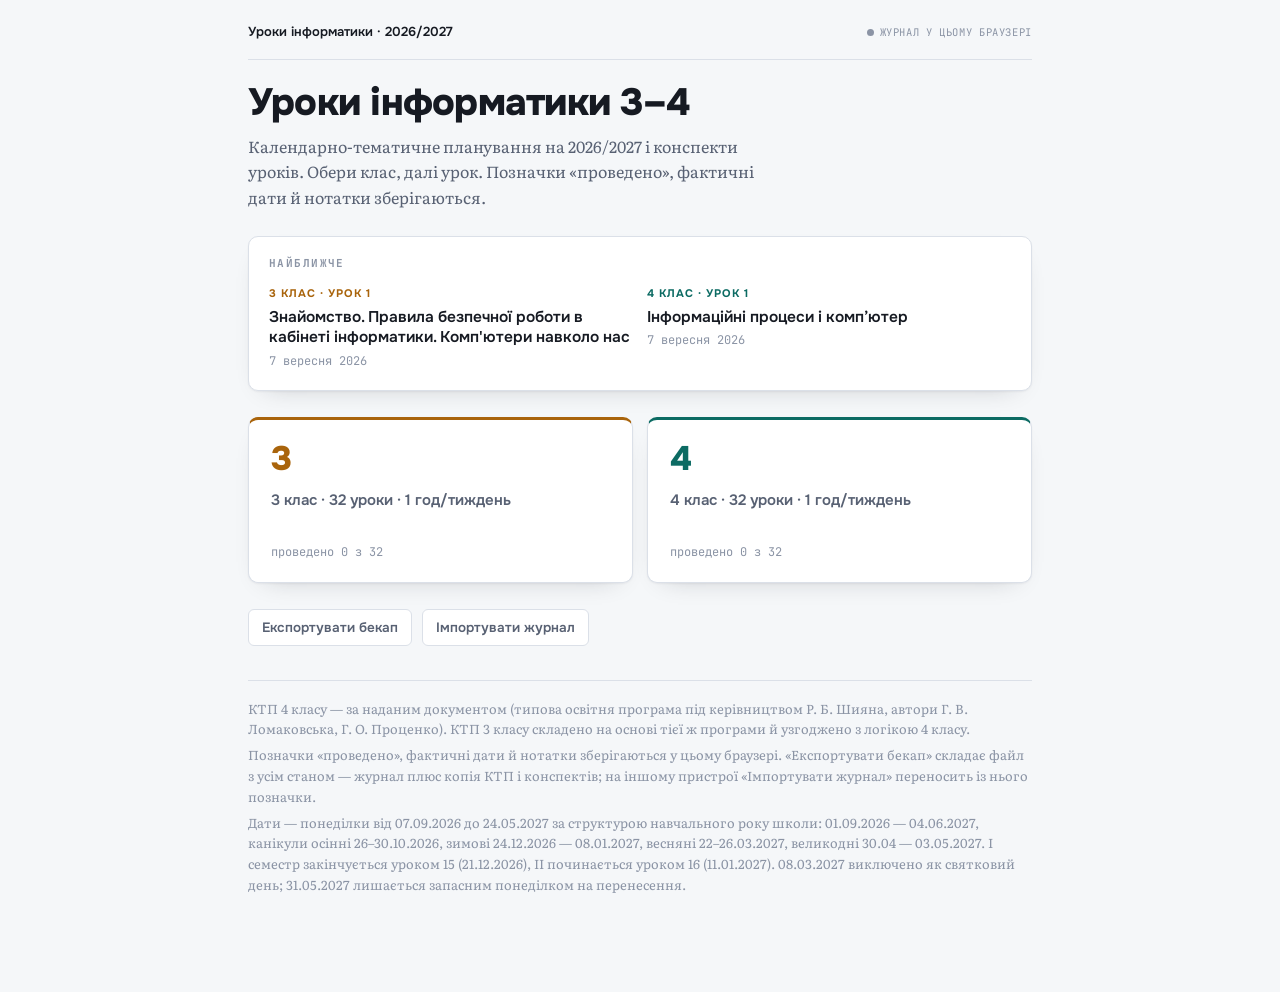
==== commit 89d50132: "Бекап експортує весь стан, не лише журнал Файл експорту тепер v:2 і містить знімок DATA — КТП обох к" ====
--- a/index.html
+++ b/index.html
@@ -214,7 +214,7 @@
   <main id="view"></main>
   <footer>
     <p>КТП 4 класу — за наданим документом (типова освітня програма під керівництвом Р. Б. Шияна, автори Г. В. Ломаковська, Г. О. Проценко). КТП 3 класу складено на основі тієї ж програми й узгоджено з логікою 4 класу.</p>
-    <p>Позначки «проведено», фактичні дати й нотатки зберігаються у цьому браузері. Щоб перенести їх на інший пристрій — «Експортувати журнал», а на новому «Імпортувати».</p>
+    <p>Позначки «проведено», фактичні дати й нотатки зберігаються у цьому браузері. «Експортувати бекап» складає файл з усім станом — журнал плюс копія КТП і конспектів; на іншому пристрої «Імпортувати журнал» переносить із нього позначки.</p>
     <p>Дати — понеділки від 07.09.2026 до 24.05.2027 за структурою навчального року школи: 01.09.2026 — 04.06.2027, канікули осінні 26–30.10.2026, зимові 24.12.2026 — 08.01.2027, весняні 22–26.03.2027, великодні 30.04 — 03.05.2027. І семестр закінчується уроком 15 (21.12.2026), ІІ починається уроком 16 (11.01.2027). 08.03.2027 виключено як святковий день; 31.05.2027 лишається запасним понеділком на перенесення.</p>
   </footer>
 </div>
@@ -256,13 +256,19 @@
   document.getElementById("syncTxt").textContent=txt;
 }
 
-/* ---- перенесення журналу між пристроями ---- */
+/* ---- бекап і перенесення між пристроями ----
+   У файл іде весь поточний стан: журнал (проведено, фактична дата, нотатка —
+   зокрема й по уроках, які ще не проведені) плюс знімок DATA, тобто КТП обох
+   класів, конспекти, розраховані дати й межа семестрів. Імпорт бере з файлу
+   лише журнал: контент там лежить як архів на випадок, коли зникне
+   репозиторій, а не для того, щоб підмінити зібраний сайт старими темами. */
 function exportLog(){
-  const blob=new Blob([JSON.stringify({v:1, exported:new Date().toISOString(), g3:state.g3, g4:state.g4}, null, 1)],
+  const blob=new Blob([JSON.stringify({v:2, exported:new Date().toISOString(),
+                                       g3:state.g3, g4:state.g4, data:DATA}, null, 1)],
                       {type:"application/json"});
   const url=URL.createObjectURL(blob);
   const a=document.createElement("a");
-  a.href=url; a.download="zhurnal-informatyka-"+new Date().toISOString().slice(0,10)+".json";
+  a.href=url; a.download="bekap-informatyka-"+new Date().toISOString().slice(0,10)+".json";
   document.body.appendChild(a); a.click(); a.remove();
   setTimeout(()=>URL.revokeObjectURL(url), 2000);
 }
@@ -452,7 +458,7 @@
       '<span class="stat">проведено '+d+' з 32</span></button>');
   }
   parts.push('</div>');
-  parts.push('<div class="tools"><button type="button" class="nav" id="expBtn">Експортувати журнал</button>'+
+  parts.push('<div class="tools"><button type="button" class="nav" id="expBtn">Експортувати бекап</button>'+
     '<button type="button" class="nav" id="impBtn">Імпортувати журнал</button>'+
     '<input type="file" id="impFile" accept="application/json,.json" hidden></div>');
   parts.push('</div>');
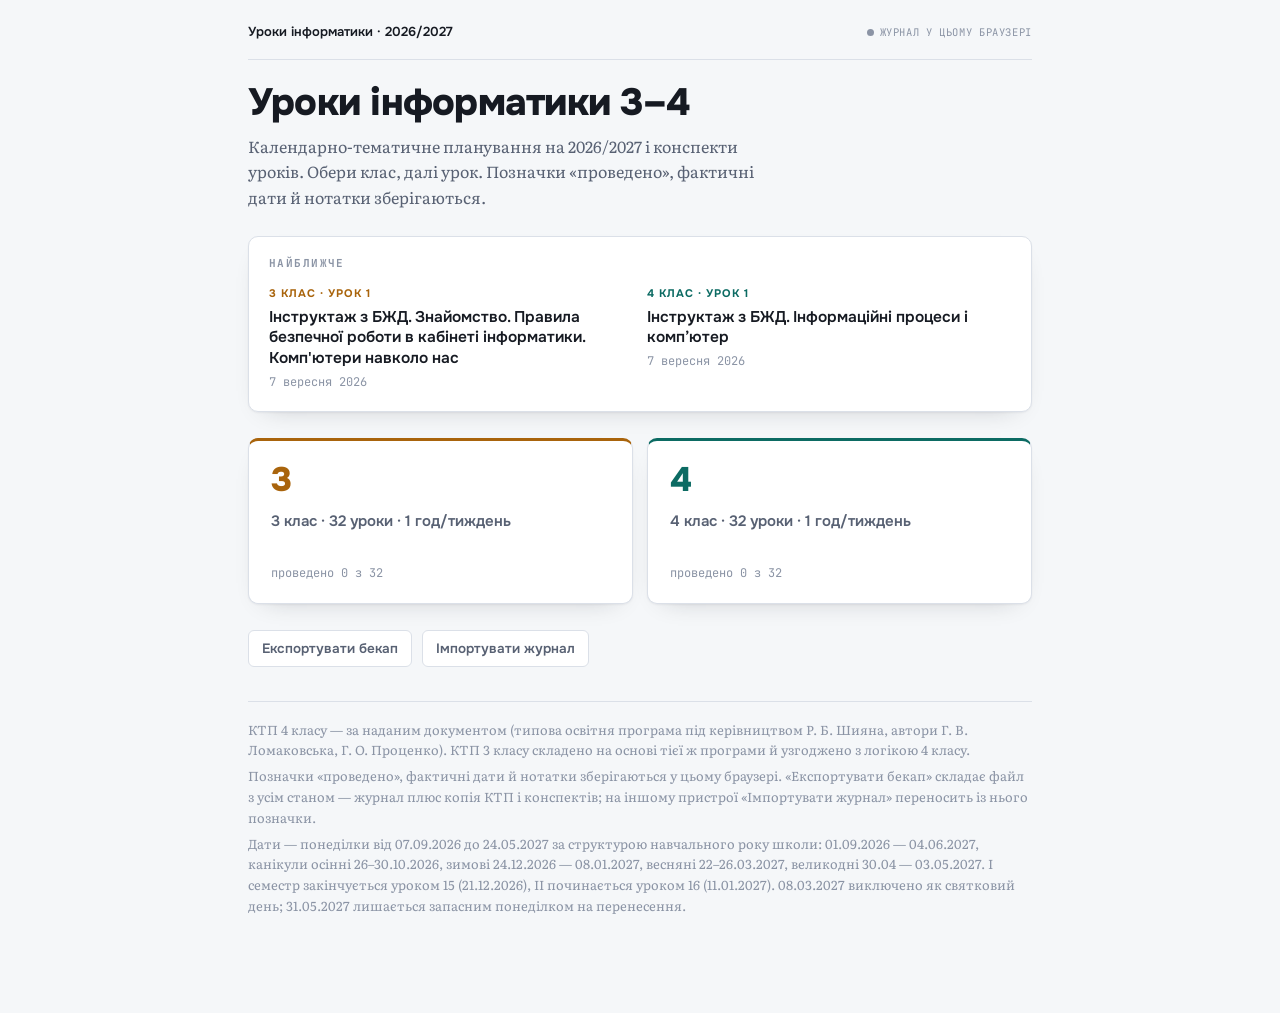
==== commit dc69a7f4: "Теми уроків починаються з інструктажу з БЖД Усі 32 теми в ktp3.json і ktp4.json отримали префікс «Ін" ====
--- a/index.html
+++ b/index.html
@@ -220,7 +220,7 @@
 </div>
 
 <script>
-const DATA = {"dates":["2026-09-07","2026-09-14","2026-09-21","2026-09-28","2026-10-05","2026-10-12","2026-10-19","2026-11-02","2026-11-09","2026-11-16","2026-11-23","2026-11-30","2026-12-07","2026-12-14","2026-12-21","2027-01-11","2027-01-18","2027-01-25","2027-02-01","2027-02-08","2027-02-15","2027-02-22","2027-03-01","2027-03-15","2027-03-29","2027-04-05","2027-04-12","2027-04-19","2027-04-26","2027-05-10","2027-05-17","2027-05-24"],"s2":16,"g3":{"ktp":[{"n":1,"topic":"Знайомство. Правила безпечної роботи в кабінеті інформатики. Комп'ютери навколо нас","res":"дотримується правил безпечної поведінки та роботи в кабінеті; наводить приклади пристроїв із вбудованим комп'ютером у власному оточенні","line":"Я і цифрові пристрої"},{"n":2,"topic":"Складові комп'ютера. Пристрої введення й виведення","res":"називає основні складові комп'ютера та їх призначення; розрізняє пристрої введення й виведення даних","line":"Я і цифрові пристрої"},{"n":3,"topic":"Робота з мишею. Об'єкти на екрані","res":"впевнено виконує клік, подвійний клік і перетягування; розпізнає об'єкти на екрані та виконує дії з ними","line":"Я і цифрові пристрої"},{"n":4,"topic":"Клавіатура. Групи клавіш","res":"знаходить основні групи клавіш; вводить символи, використовує Shift, Backspace, Enter та перемикання розкладки","line":"Я і цифрові пристрої"},{"n":5,"topic":"Робочий стіл. Вікна програм","res":"запускає та закриває програму; згортає, розгортає й переміщує вікно; орієнтується на робочому столі","line":"Я і цифрові пристрої"},{"n":6,"topic":"Інформація та способи її подання","res":"розрізняє види інформації за способом подання (текстова, графічна, звукова, числова); наводить приклади з власного досвіду","line":"Я у світі інформації"},{"n":7,"topic":"Дії з інформацією","res":"називає дії з інформацією — отримання, зберігання, опрацювання, передавання, пошук — і наводить приклади кожної","line":"Я у світі інформації"},{"n":8,"topic":"Графічний редактор. Інструменти малювання","res":"запускає графічний редактор; обирає інструмент і колір; створює просте зображення","line":"Моя цифрова творчість"},{"n":9,"topic":"Геометричні фігури. Заливка та палітра","res":"будує зображення з геометричних фігур; застосовує заливку; добирає кольори відповідно до задуму","line":"Моя цифрова творчість"},{"n":10,"topic":"Редагування зображення: скасування дії, гумка, виділення","res":"виправляє помилки в зображенні; скасовує дію; виділяє й видаляє фрагмент","line":"Моя цифрова творчість"},{"n":11,"topic":"Копіювання та переміщення фрагментів зображення","res":"копіює, вставляє й переміщує фрагмент зображення; будує зображення з повторюваних елементів","line":"Моя цифрова творчість"},{"n":12,"topic":"Створення зображення за задумом. Практична робота","res":"планує зображення й реалізує задум засобами графічного редактора; зберігає файл у визначену теку","line":"Моя цифрова творчість"},{"n":13,"topic":"Текст на комп'ютері. Введення тексту","res":"вводить текст із клавіатури; використовує великі літери, пробіл і новий рядок","line":"Моя цифрова творчість"},{"n":14,"topic":"Редагування тексту. Виправлення помилок","res":"знаходить і виправляє помилки в тексті; вставляє й видаляє символи; переміщує курсор","line":"Моя цифрова творчість"},{"n":15,"topic":"Комбінування тексту й зображення. Підсумок І семестру","res":"поєднує текст і зображення в одному документі; зберігає результат; оцінює власні досягнення за семестр","line":"Моя цифрова творчість"},{"n":16,"topic":"Творча робота «Моя листівка»","res":"створює завершену творчу роботу; представляє її класу; оцінює власний результат","line":"Моя цифрова творчість"},{"n":17,"topic":"Алгоритми навколо нас. Виконавець алгоритму","res":"розпізнає алгоритми у побутових ситуаціях; називає виконавця та його систему команд","line":"Я у світі інформації"},{"n":18,"topic":"Складання лінійних алгоритмів","res":"складає лінійний алгоритм із відомих команд; визначає правильний порядок дій","line":"Я у світі інформації"},{"n":19,"topic":"Виконання алгоритмів. Помилки у послідовності команд","res":"виконує алгоритм за поданим записом; знаходить і виправляє помилку в послідовності команд","line":"Я у світі інформації"},{"n":20,"topic":"Середовище програмування. Знайомство зі Scratch","res":"орієнтується у вікні середовища; збирає найпростіший скрипт із блоків; запускає його на виконання","line":"Моя цифрова творчість"},{"n":21,"topic":"Рух виконавця. Перший проєкт у Scratch","res":"керує рухом виконавця командами; створює й запускає власний проєкт","line":"Моя цифрова творчість"},{"n":22,"topic":"Повторення команд. Цикли","res":"розпізнає повторювані дії в алгоритмі; замінює повторення циклом","line":"Я у світі інформації"},{"n":23,"topic":"Малюємо візерунки циклами","res":"будує зображення за допомогою циклу; змінює параметри циклу й передбачає результат","line":"Моя цифрова творчість"},{"n":24,"topic":"Події. Реакція на дії користувача","res":"використовує блоки подій; створює проєкт, що реагує на клавіші або клік","line":"Моя цифрова творчість"},{"n":25,"topic":"Мережа інтернет. Вебсторінка й браузер","res":"пояснює призначення браузера; відкриває вебсторінку за адресою; орієнтується на сторінці","line":"Я і цифрові пристрої"},{"n":26,"topic":"Пошук інформації в інтернеті","res":"виконує простий пошук за ключовими словами; добирає результат, що відповідає запиту","line":"Я у світі інформації"},{"n":27,"topic":"Безпека в мережі. Персональні дані","res":"розрізняє дані, якими можна і не можна ділитися в мережі; знає, до кого звертатися по допомогу","line":"Відповідальність та безпека в інформаційному суспільстві"},{"n":28,"topic":"Спілкування в мережі. Ввічливість онлайн","res":"дотримується правил ввічливого спілкування в мережі; розпізнає недоброзичливу поведінку та реагує на неї","line":"Відповідальність та безпека в інформаційному суспільстві"},{"n":29,"topic":"Навчальний проєкт: обираємо тему і плануємо","res":"формулює тему проєкту; розподіляє ролі в групі; складає план роботи","line":"Комунікація та співпраця"},{"n":30,"topic":"Навчальний проєкт: збираємо матеріал","res":"добирає інформацію з доступних джерел; зберігає матеріали у власній теці","line":"Комунікація та співпраця"},{"n":31,"topic":"Навчальний проєкт: оформлюємо результат","res":"оформлює результат засобами вивчених програм; готує коротку розповідь про роботу","line":"Моя цифрова творчість"},{"n":32,"topic":"Презентація проєктів. Підсумок року","res":"представляє результат класу; оцінює власну роботу та роботу однокласників","line":"Комунікація та співпраця"}],"plans":{"1":{"n":1,"goal":"Познайомитися з класом, провести первинний інструктаж з БЖД і показати, що комп'ютери оточують нас поза кабінетом інформатики.","equip":["ПК на кожного учня","проєктор","картки А5 і маркери","журнал інструктажів з БЖД","графічний редактор Paint"],"steps":[{"t":"00–04","d":"4 хв","h":"Знайомство та іменні таблички","b":["Представся й скажи, як до тебе звертатися. Два речення про себе — що ти інженер і робиш системи для розумного будинку. Це те, що вони переказуватимуть удома.","Роздай картки. Кожен великими літерами пише своє ім'я і ставить картку перед монітором. За хвилину ти маєш карту класу."],"say":{"l":"Скажи класу","t":"«Картку не викидаємо — вона стоятиме на кожному уроці, поки я не запам'ятаю всіх.»"}},{"t":"04–12","d":"8 хв","h":"Первинний інструктаж з БЖД","tag":"запис у журналі","b":["П'ять правил, не п'ятнадцять: 1) нічого не вмикаю й не переставляю без дозволу; 2) не їм і не п'ю біля техніки; 3) не торкаюся кабелів і розеток; 4) сиджу рівно, екран на відстані витягнутої руки; 5) якщо щось не працює — кажу вчителю.","Гра «Можна чи не можна»: ти називаєш ситуацію, діти показують долоню догори або вниз. 6–7 ситуацій, серед них навмисно спірні.","Одразу після — запис у журналі: «Первинний інструктаж з БЖД. Правила безпечної поведінки та роботи в кабінеті інформатики»."],"say":{"l":"Ключова фраза","t":"«Зламати тут щось випадково — не страшно. Страшно — мовчати про це.»"}},{"t":"12–18","d":"6 хв","h":"Скільки комп'ютерів у тебе вдома?","b":["Питання класу: назвіть речі, всередині яких сидить комп'ютер. Записуй відповіді на дошці стовпчиком.","Коли вичерпаються — додай своє: пральна машина, мікрохвильовка, телевізор, автомобіль, електросамокат, розумна лампочка.","Висновок на дошці: комп'ютер — це не обов'язково те, що стоїть на столі."]},{"t":"18–24","d":"6 хв","h":"Що ми бачимо перед собою","b":["Показуй на живому ПК перед дитиною, не на слайді. Нехай кожен покаже рукою те, що ти називаєш: системний блок або ноутбук, монітор, клавіатура, миша.","Не заглиблюйся — детально розберемо на наступному уроці. Зараз завдання: щоб кожен знав назви того, за чим сидить."]},{"t":"24–26","d":"2 хв","h":"Гімнастика для очей","b":["Чотири вправи по 20–30 секунд: заплющити міцно й розплющити; подивитися у вікно на найдальшу точку; «намалювати» очима вісімку; поморгати швидко 10 разів."]},{"t":"26–39","d":"13 хв за ПК","h":"Практична робота: «Мій значок»","tag":"межа 15 хв","b":["Спершу посадка: ноги на підлозі, спина до спинки, лікті на рівні столу. Пройди вздовж рядів і поправ.","Вхід у систему, далі Paint.","Завдання: намалювати простий особистий значок (зірка, м'яч, кіт, ракета) лише трьома інструментами — «Лінія», «Овал», «Заливка». Обмеження навмисне: воно тренує перетягування й точний клік.","Збереження: Файл → Зберегти як → тека 3 клас → ім'я файлу = своє ім'я."]},{"t":"39–45","d":"6 хв","h":"Підсумок і коректне завершення роботи","b":["Три запитання по колу: назви одне правило безпеки / назви частину комп'ютера / що нового дізнався.","Рефлексія «великий палець»: вгору / вбік / вниз. Порахуй, скільки «вниз» — це твої дані на наступний урок.","Вимкнення за правилами: закрити програму → Завершити роботу → дочекатися, поки згасне екран."]}],"hw":"Не задаємо. Необов'язкове: розкажи вдома три правила і знайди ще один прихований комп'ютер у квартирі."},"2":{"n":2,"goal":"Розібрати складові комп'ютера та навчити впевнено відрізняти пристрої введення від пристроїв виведення.","equip":["ПК на кожного учня","проєктор","за можливості — навушники, флешка, принтер або їх зображення"],"steps":[{"t":"00–03","d":"3 хв","h":"Організація і перевірка правил","b":["Іменні картки на місця.","Бліц: хто назве одне правило безпеки — сідає. Швидко, весело, і правила освіжено без нудного повторення."]},{"t":"03–10","d":"7 хв","h":"Актуалізація: чотири частини","b":["На дошці чотири слова: системний блок (або ноутбук), монітор, клавіатура, миша. Кожен показує на своєму місці.","Питання, яке запускає тему: «А куди дівається те, що я натиснув на клавіатурі?» Вислухай версії, не виправляй одразу."]},{"t":"10–24","d":"14 хв","h":"Введення й виведення","b":["Введення — те, чим ми даємо комп'ютеру інформацію: клавіатура, миша, мікрофон, камера, сканер, сенсорний екран.","Виведення — те, чим комп'ютер віддає інформацію нам: монітор, колонки, навушники, принтер.","Малюємо на дошці схему зі стрілками: людина → пристрої введення → комп'ютер → пристрої виведення → людина.","Перевірка на швидкість: називаєш пристрій — одна рука, якщо введення, дві, якщо виведення. Помилки видно по класу миттєво.","Пастка для обговорення: сенсорний екран — і те, і те. Не бійся цієї відповіді, вона правильна."],"say":{"l":"Опора для пояснення","t":"«Пристрій введення — це вухо комп'ютера. Пристрій виведення — його рот.»"}},{"t":"24–26","d":"2 хв","h":"Гімнастика для очей","b":["Той самий комплекс із чотирьох вправ."]},{"t":"26–38","d":"12 хв за ПК","h":"Практична робота: схема в Paint","tag":"межа 15 хв","b":["Відкрити збережений на минулому уроці файл зі своїм значком — заодно перевіряємо, чи всі зберегли правильно.","Нове завдання: у новому файлі намалювати два стовпчики й підписати «Введення» та «Виведення», у кожному — по три прості значки (квадрат із хвостиком — миша, прямокутник — монітор тощо).","Підпис не обов'язково гарний: мета — класифікація, а не каліграфія.","Зберегти як «Прізвище_введення»."]},{"t":"38–45","d":"7 хв","h":"Підсумок","b":["Два-три екрани показуємо через проєктор або просто підходимо класом. Питання до автора: чому ти поклав це сюди?","Фінальне питання: назви пристрій, який і вводить, і виводить."]}],"hw":"Не задаємо. Необов'язкове: полічити вдома всі пристрої введення й виведення біля одного комп'ютера чи телевізора."},"3":{"n":3,"goal":"Довести навички роботи з мишею до автоматизму та ввести поняття об'єкта на екрані і дій з ним.","equip":["ПК на кожного учня","проєктор","Paint або будь-яка гра-тренажер миші, наявна офлайн"],"steps":[{"t":"00–03","d":"3 хв","h":"Організація","b":["Картки на місця. Швидке питання-місток: чим ми даємо комп'ютеру команди?"]},{"t":"03–10","d":"7 хв","h":"Що таке об'єкт на екрані","b":["Об'єкт — це те, що можна виділити й з чим можна щось зробити: значок, вікно, файл, фігура на малюнку.","У кожного об'єкта є ім'я і властивості. Значок має назву; фігура має колір і розмір.","Показ на проєкторі: виділяю значок — він змінює вигляд. Це і є «комп'ютер мене почув»."]},{"t":"10–24","d":"14 хв","h":"Чотири дії мишею","b":["Наведення — об'єкт підсвічується, з'являється підказка. Клік — вибрати. Подвійний клік — відкрити. Перетягування — перемістити.","Права кнопка — контекстне меню, «список того, що можна зробити саме з цим об'єктом».","Розбери типову помилку: подвійний клік має бути швидким і без зсуву миші. Покажи, як виглядає невдала спроба.","Кожну дію діти повторюють одразу на своєму місці, без завдання — просто щоб рука запам'ятала."]},{"t":"24–26","d":"2 хв","h":"Гімнастика для очей і рук","b":["До вправ для очей додай струшування кистей і розминання пальців — після миші це доречно."]},{"t":"26–39","d":"13 хв за ПК","h":"Практична робота: точність","tag":"межа 15 хв","b":["Завдання 1 (розігрів): у Paint намалювати п'ять кіл різного розміру, не відриваючи руку — тренування перетягування.","Завдання 2 (точність): інструментом «Заливка» зафарбувати кожне коло іншим кольором. Промах по контуру одразу видно — це чесний зворотний зв'язок без оцінки.","Завдання 3 (для швидких): скопіювати одне коло і скласти з копій сніговика.","Зберегти як «Прізвище_кола»."]},{"t":"39–45","d":"6 хв","h":"Підсумок","b":["Питання: яка дія мишею найважча? Дай назвати вголос — це знімає сором за незграбність.","Назви три об'єкти, які ти сьогодні бачив на екрані."]}],"hw":"Не задаємо."},"4":{"n":4,"goal":"Навчити орієнтуватися на клавіатурі за групами клавіш і впевнено вводити символи з перемиканням мови.","equip":["ПК на кожного учня","проєктор","роздруківка схеми клавіатури або зображення на екрані","Блокнот"],"steps":[{"t":"00–03","d":"3 хв","h":"Організація","b":["Картки на місця. Питання-місток: миша вміє показувати. А чим ми пишемо?"]},{"t":"03–12","d":"9 хв","h":"Клавіатура — не хаос, а групи","b":["Покажи на схемі чотири зони: літерна (по центру), цифрова (згори і збоку), клавіші керування (Enter, Shift, Backspace, Пробіл), функціональні (F1–F12).","Не вимагай запам'ятати всі клавіші. Вимагай знати п'ять: Enter, Shift, Backspace, Пробіл, перемикання мови.","Поясни різницю Backspace і Delete на прикладі: одна їсть ліворуч, друга праворуч."],"say":{"l":"Опора","t":"«Клавіатуру не вчать напам'ять. Її вчать руками — так само, як дорогу до школи.»"}},{"t":"12–24","d":"12 хв","h":"Великі літери й дві мови","b":["Shift + літера = велика літера. Caps Lock — окрема історія: покажи, як лампочка вмикається, і чому весь текст великими виглядає як крик.","Перемикання розкладки — покажи комбінацію, яка працює саме на ваших ПК, і напиши її великими на дошці. Це те, що вони питатимуть щоуроку до Нового року.","Тренування без комп'ютера: ти диктуєш «велика Т», діти показують на своїх клавіатурах, які дві клавіші треба натиснути разом."]},{"t":"24–26","d":"2 хв","h":"Гімнастика для очей","b":["Комплекс із чотирьох вправ плюс розминка пальців."]},{"t":"26–38","d":"12 хв за ПК","h":"Практична робота: перший текст","tag":"межа 15 хв","b":["Відкрити Блокнот.","Набрати три рядки: своє ім'я і прізвище з великих літер; назву школи; улюблену страву.","Далі — свідома помилка: додати в кінець зайве слово і прибрати його Backspace'ом.","Зберегти як «Прізвище_клавіатура»."]},{"t":"38–45","d":"7 хв","h":"Підсумок","b":["Назви клавішу, яка робить новий рядок. Яка стирає ліворуч. Яка робить велику літеру.","Чесне питання класу: що на клавіатурі досі незрозуміло? Запиши собі — це план наступних розминок."]}],"hw":"Не задаємо."},"5":{"n":5,"goal":"Навчити орієнтуватися на робочому столі та керувати вікнами програм.","equip":["ПК на кожного учня","проєктор"],"steps":[{"t":"00–03","d":"3 хв","h":"Організація","b":["Картки на місця. Розминка: назвіть п'ять клавіш, які ми вчили минулого разу."]},{"t":"03–12","d":"9 хв","h":"Робочий стіл","b":["Робочий стіл — це те, що ми бачимо після ввімкнення. На ньому: значки, панель завдань, годинник.","Значок — не сама програма, а «двері» до неї. Прибрати значок ≠ прибрати програму. Скажи це прямо, бо саме тут виникає паніка.","Кожен знаходить на своєму столі три значки й називає їх."]},{"t":"12–24","d":"12 хв","h":"Вікна: три кнопки, що вирішують усе","b":["Згорнути — програма працює, але не заважає. Розгорнути/відновити — на весь екран або назад. Закрити — програма зупинилась.","Покажи на проєкторі найчастішу дитячу помилку: закрив замість згорнув і думає, що «все зникло».","Переміщення вікна за заголовок і зміна розміру за край — це знову перетягування, ті самі навички, що й на третьому уроці.","Панель завдань — місце, де живуть згорнуті програми. Покажи, як звідти повернути вікно."]},{"t":"24–26","d":"2 хв","h":"Гімнастика для очей","b":["Комплекс із чотирьох вправ."]},{"t":"26–38","d":"12 хв за ПК","h":"Практична робота: три вікна","tag":"межа 15 хв","b":["Відкрити Paint і Блокнот одночасно.","Розташувати вікна поруч так, щоб було видно обидва.","У Блокноті написати одне речення, у Paint намалювати до нього значок.","Згорнути обидва вікна, потім повернути з панелі завдань. Закрити правильно, зі збереженням."]},{"t":"38–45","d":"7 хв","h":"Підсумок","b":["Чим відрізняється «згорнути» від «закрити»?","Питання на розуміння: якщо я закрив вікно, а файл не зберіг — що сталося з роботою? Дай їм самим дійти до відповіді; це найдешевший спосіб навчити зберігатися."]}],"hw":"Не задаємо."},"6":{"n":6,"goal":"Ввести поняття інформації та навчити розрізняти види інформації за способом подання.","equip":["ПК на кожного учня","проєктор","аудіофайл (уривок пісні)","кілька зображень і коротких текстів"],"steps":[{"t":"00–03","d":"3 хв","h":"Організація","b":["Картки на місця."]},{"t":"03–13","d":"10 хв","h":"Один і той самий факт — п'ятьма способами","b":["Візьми одну просту думку: «на вулиці дощ». Покажи її як текст, як малюнок хмари з краплями, як звук дощу, як число (кількість міліметрів), як жест.","Питання: що змінилося? Нічого — сама інформація та сама. Змінився спосіб подання.","Виводимо на дошці чотири види: текстова, графічна, звукова, числова."],"say":{"l":"Опора","t":"«Інформація — це те, що ми дізнаємось. Спосіб подання — це одяг, у якому вона до нас приходить.»"}},{"t":"13–24","d":"11 хв","h":"Сортуємо","b":["Показуй по одному прикладу — діти називають вид: світлофор, дзвінок на урок, розклад уроків, фото з відпустки, температура за вікном, голосове повідомлення.","Спірні випадки залишай спірними: відео — це графічна плюс звукова. Дорожній знак — графічна, але передає текстове правило. Це нормально, і про це варто сказати вголос.","Робота в парах, 3 хвилини: кожна пара придумує по одному прикладу на кожен вид."]},{"t":"24–26","d":"2 хв","h":"Гімнастика для очей","b":["Комплекс із чотирьох вправ."]},{"t":"26–38","d":"12 хв за ПК","h":"Практична робота: одна думка — два способи","tag":"межа 15 хв","b":["Відкрити Блокнот і Paint поруч (навички минулого уроку).","Обрати одне правило поведінки в кабінеті інформатики.","У Блокноті записати його текстом. У Paint намалювати його ж значком, без слів.","Зберегти обидва файли в теку класу з іменами «Прізвище_правило_текст» і «Прізвище_правило_малюнок»."]},{"t":"38–45","d":"7 хв","h":"Підсумок","b":["Покажи 2–3 малюнки без тексту — клас угадує правило. Якщо вгадали, значить графічна інформація спрацювала.","Назви вид інформації, який ти сприймаєш вухами."]}],"hw":"Не задаємо."},"7":{"n":7,"goal":"Ввести п'ять дій з інформацією і показати, що дитина виконує їх щодня, ще до будь-якого комп'ютера.","equip":["ПК на кожного учня","проєктор","Блокнот"],"steps":[{"t":"00–03","d":"3 хв","h":"Організація","b":["Картки на місця. Розминка: назвіть чотири види інформації."]},{"t":"03–14","d":"11 хв","h":"П'ять дій","b":["На дошці стовпчик: отримую → зберігаю → опрацьовую → передаю → шукаю.","Проведи через один їхній звичайний ранок: почув розклад → записав у щоденник → порахував, скільки уроків → сказав другові → знайшов потрібний кабінет. Та сама п'ятірка, тільки без слова «інформація».","Тепер те саме з комп'ютером: камера отримує, диск зберігає, процесор опрацьовує, мережа передає, пошук знаходить. Один рядок — два стовпчики: людина і комп'ютер."],"say":{"l":"Опора","t":"«Комп'ютер не робить нічого нового. Він робить те саме, що й ти, — тільки швидше і без утоми.»"}},{"t":"14–24","d":"10 хв","h":"Впізнаємо дію","b":["Називаєш ситуацію — клас відповідає одним словом: «фотографую дошку», «шукаю відео», «надсилаю голосове», «вчу вірш», «розповідаю мамі про оцінку», «записую домашнє завдання».","Ускладнення: назви ситуацію, де відбувається одразу дві дії. Наприклад, «переписую вірш у зошит» — отримую і зберігаю."]},{"t":"24–26","d":"2 хв","h":"Гімнастика для очей","b":["Комплекс із чотирьох вправ."]},{"t":"26–38","d":"12 хв за ПК","h":"Практична робота: мій ранок","tag":"межа 15 хв","b":["У Блокноті записати п'ять рядків — по одному на кожну дію з інформацією, з прикладом зі свого сьогоднішнього ранку.","Формат рядка: «Отримав — почув будильник».","Зберегти як «Прізвище_дії»."]},{"t":"38–45","d":"7 хв","h":"Підсумок","b":["Прочитай уголос 3–4 роботи. Найцікавіші приклади — ті, де дитина знайшла дію там, де ти її не очікував.","Фінальне питання: яку дію з інформацією комп'ютер робить найкраще за людину? А яку — гірше?"]}],"hw":"Не задаємо."},"8":{"n":8,"goal":"Освоїти інтерфейс графічного редактора: вибір інструмента, кольору й товщини лінії.","equip":["ПК на кожного учня","проєктор","Paint"],"steps":[{"t":"00–03","d":"3 хв","h":"Організація","b":["Картки на місця."]},{"t":"03–12","d":"9 хв","h":"Екскурсія по вікну редактора","b":["Чотири зони, які треба знати: панель інструментів, палітра кольорів, полотно, панель товщини й розміру.","Показуй на проєкторі й одразу проси знайти те саме у себе. Не переходь далі, поки не знайшли всі.","Введи різницю «основний колір / колір фону» — саме на ній діти найчастіше плутаються з гумкою й заливкою."]},{"t":"12–24","d":"12 хв","h":"Три інструменти на сьогодні","b":["Олівець — тонка вільна лінія. Пензель — товща, з вибором форми. Лінія — рівний відрізок, і саме він вимагає перетягування.","Покажи, як змінюється результат від товщини: одна й та сама дія трьома товщинами.","Скасування дії — Ctrl+Z. Введи його зараз і напиши на дошці: це найважливіша комбінація у графічному редакторі й головна причина, чому діти перестають боятися помилок."],"say":{"l":"Скажи класу","t":"«Тут можна помилятися нескінченно. Одна комбінація клавіш — і помилки не було.»"}},{"t":"24–26","d":"2 хв","h":"Гімнастика для очей","b":["Комплекс із чотирьох вправ."]},{"t":"26–38","d":"12 хв за ПК","h":"Практична робота: три лінії","tag":"межа 15 хв","b":["Завдання: намалювати будинок, використовуючи тільки інструмент «Лінія» — стіни, дах, вікна, двері.","Кожну частину — своїм кольором і своєю товщиною: стіни товсті, вікна тонкі.","Умова: жодного вільного малювання олівцем. Обмеження знову навмисне.","Зберегти як «Прізвище_будинок»."]},{"t":"38–45","d":"7 хв","h":"Підсумок","b":["Пройди рядами, покажи класу два-три будинки. Питання: де тут товста лінія, а де тонка?","Що робить Ctrl+Z?"]}],"hw":"Не задаємо."},"9":{"n":9,"goal":"Навчити будувати зображення з готових геометричних фігур і свідомо працювати із заливкою та палітрою.","equip":["ПК на кожного учня","проєктор","Paint"],"steps":[{"t":"00–03","d":"3 хв","h":"Організація","b":["Картки на місця. Розминка: що робить Ctrl+Z?"]},{"t":"03–12","d":"9 хв","h":"Фігури замість ліній","b":["Прямокутник, овал, трикутник, зірка — усі малюються однаково: натиснув, потягнув, відпустив.","Покажи фокус із Shift: прямокутник стає квадратом, овал — колом. Дітям це подобається, і це реальний робочий прийом.","Порівняй: будинок із минулого уроку лініями — і той самий будинок фігурами. Другий швидший і рівніший. Це і є мотивація вчити інструменти."]},{"t":"12–24","d":"12 хв","h":"Заливка й палітра","b":["Заливка заповнює замкнену область. Ключове слово — замкнену: покажи, що станеться, якщо в контурі є щілина. Фарба «витікає» на весь малюнок. Це видовищно і запам'ятовується назавжди.","Палітра: основні кольори і як створити свій. Не перевантажуй — достатньо показати, що кольорів більше, ніж квадратиків у палітрі.","Правило на дошку: спочатку замкнений контур, потім заливка."],"say":{"l":"Скажи класу","t":"«Фарба поводиться як вода: якщо в контурі є дірка — вона витече. Знайди дірку, а не сварися з фарбою.»"}},{"t":"24–26","d":"2 хв","h":"Гімнастика для очей","b":["Комплекс із чотирьох вправ."]},{"t":"26–38","d":"12 хв за ПК","h":"Практична робота: робот із фігур","tag":"межа 15 хв","b":["Скласти робота лише з геометричних фігур: тулуб — прямокутник, голова — квадрат, очі — кола, руки й ноги — прямокутники.","Кожну фігуру залити своїм кольором.","Умова: щонайменше одна фігура має бути ідеальним квадратом або колом (через Shift).","Зберегти як «Прізвище_робот»."]},{"t":"38–45","d":"7 хв","h":"Підсумок","b":["Швидкий огляд робіт. Питання до автора: яку фігуру було найважче поставити на місце?","Чому фарба іноді заливає весь екран?"]}],"hw":"Не задаємо."},"10":{"n":10,"goal":"Навчити виправляти зображення: скасовувати дії, стирати, виділяти й видаляти фрагмент.","equip":["ПК на кожного учня","проєктор","Paint","заздалегідь підготовлений файл із «зіпсованим» малюнком"],"steps":[{"t":"00–03","d":"3 хв","h":"Організація","b":["Картки на місця."]},{"t":"03–12","d":"9 хв","h":"Три способи прибрати зайве","b":["Ctrl+Z — скасувати останню дію. Працює кілька разів поспіль, але не нескінченно.","Гумка — стирає те, по чому провели. Важливо: стирає до кольору фону, а не «в нікуди». Покажи це на кольоровому фоні — вражає.","Виділення + Delete — прибирає цілий шматок одразу. Найшвидший спосіб, коли зайвого багато."]},{"t":"12–24","d":"12 хв","h":"Виділення — головна навичка сьогодні","b":["Інструмент «Виділити» → прямокутна рамка. Показуй повільно: натиснув у куті, протягнув, відпустив, з'явилася рамка.","Що можна з виділеним: видалити, перемістити, скопіювати. Сьогодні — перші два.","Типова помилка: клікнув повз рамку — виділення зникло. Скажи про це заздалегідь, інакше почуєш це 20 разів."],"say":{"l":"Опора","t":"«Виділити — це показати комп'ютеру пальцем: ось цей шматок, а не весь малюнок.»"}},{"t":"24–26","d":"2 хв","h":"Гімнастика для очей","b":["Комплекс із чотирьох вправ."]},{"t":"26–38","d":"12 хв за ПК","h":"Практична робота: рятувальна операція","tag":"межа 15 хв","b":["Відкрити підготовлений тобою файл, де на нормальному малюнку є три зайві плями й одна крива лінія.","Завдання: прибрати все зайве трьома різними способами — щось гумкою, щось виділенням, щось скасуванням.","Хто впорався — домалювати одну деталь на свій розсуд.","Зберегти як «Прізвище_виправлено»."]},{"t":"38–45","d":"7 хв","h":"Підсумок","b":["Коли зручніше гумка, а коли виділення? Дай назвати приклади.","Практичне попередження: Ctrl+Z не поверне те, що ви зробили п'ять хвилин тому. Тому зберігати треба часто."]}],"hw":"Не задаємо."},"11":{"n":11,"goal":"Навчити копіювати, вставляти й переміщувати фрагмент зображення і будувати композицію з повторюваних елементів.","equip":["ПК на кожного учня","проєктор","Paint"],"steps":[{"t":"00–03","d":"3 хв","h":"Організація","b":["Картки на місця. Розминка: як виділити шматок малюнка?"]},{"t":"03–13","d":"10 хв","h":"Копіювати — вставити — перемістити","b":["Три комбінації на дошку: Ctrl+C, Ctrl+V, і перетягування мишею. Запиши їх — вони знадобляться в текстовому редакторі теж.","Покажи ланцюжок повністю: виділив → скопіював → вставив → перетягнув на місце. Повтори двічі, повільно.","Ключова думка: намалювати одну ялинку і розмножити її вигідніше, ніж малювати десять."],"say":{"l":"Скажи класу","t":"«Хороший результат — не той, де більше намальовано. А той, де менше зайвої роботи.»"}},{"t":"13–24","d":"11 хв","h":"Композиція з повторень","b":["Покажи на проєкторі, як з одного дерева виходить ліс, з однієї сніжинки — снігопад, з однієї цеглини — стіна.","Обговори, що робить повторення цікавим: різний розмір і різне розташування. Десять однакових ялинок у рядок — нудно; ті самі десять різного розміру — вже ліс."]},{"t":"24–26","d":"2 хв","h":"Гімнастика для очей","b":["Комплекс із чотирьох вправ."]},{"t":"26–38","d":"12 хв за ПК","h":"Практична робота: ліс із одного дерева","tag":"межа 15 хв","b":["Намалювати одне дерево з фігур — стовбур і крона.","Скопіювати його щонайменше п'ять разів, розставити по полотну.","Умова: дерева мають бути на різній висоті, щоб вийшла глибина, а не паркан.","Зберегти як «Прізвище_ліс»."]},{"t":"38–45","d":"7 хв","h":"Підсумок","b":["Порівняйте два ліси на екранах сусідів: який виглядає живішим і чому?","Скільки разів ти намалював дерево насправді? Один. Це і є головний висновок уроку."]}],"hw":"Не задаємо."},"12":{"n":12,"goal":"Дати завершену практичну роботу, у якій дитина сама планує зображення й застосовує всі вивчені інструменти.","equip":["ПК на кожного учня","проєктор","Paint","аркуші А5 для ескізу"],"steps":[{"t":"00–03","d":"3 хв","h":"Організація","b":["Картки на місця. Сьогодні майже весь урок — робота, тому оголоси структуру одразу."]},{"t":"03–10","d":"7 хв","h":"Спочатку папір, потім екран","b":["Роздай аркуші. Дві хвилини на ескіз олівцем: що саме малюватиму.","Тема на вибір: «Моя вулиця», «Космос», «Кімната мрії».","Це не формальність. Дитина, яка сідає за екран без задуму, витрачає весь час на вибір кольору. Скажи це вголос."],"say":{"l":"Опора","t":"«Художник спочатку думає, потім малює. Якщо навпаки — виходить каляка.»"}},{"t":"10–13","d":"3 хв","h":"Критерії роботи","b":["Запиши на дошці, що має бути в малюнку: щонайменше три різні фігури, одна залита область, один скопійований елемент.","Це не оцінка — це підказка, які інструменти згадати."]},{"t":"13–15","d":"2 хв","h":"Гімнастика для очей","b":["Робимо до практичної, а не в середині — щоб не переривати роботу."]},{"t":"15–29","d":"14 хв за ПК","h":"Практична робота","tag":"межа 15 хв","b":["Реалізація ескізу в Paint.","Ходи між рядами. Не бери мишу з рук дитини — показуй на своєму екрані або словами.","За три хвилини до кінця попередь: «зберігаємось». Не покладайся на те, що вони пам'ятають.","Зберегти як «Прізвище_робота»."]},{"t":"29–38","d":"9 хв","h":"Перегляд","b":["Пройдіться класом рядами, як виставкою. Автор каже одне речення про свою роботу.","Правило перегляду: говоримо, що подобається, і одне запитання автору. Критики не буде."]},{"t":"38–45","d":"7 хв","h":"Підсумок","b":["Питання, яке працює на наступний блок: що було легше — намалювати чи придумати?","Оголоси, що з наступного уроку переходимо до тексту."]}],"hw":"Не задаємо."},"13":{"n":13,"goal":"Перейти від малювання до тексту: навчити вводити текст із дотриманням найпростіших правил набору.","equip":["ПК на кожного учня","проєктор","Блокнот або текстовий редактор"],"steps":[{"t":"00–03","d":"3 хв","h":"Організація","b":["Картки на місця."]},{"t":"03–12","d":"9 хв","h":"Курсор — головний персонаж","b":["Показуй на проєкторі: миготлива риска — це місце, куди потрапить наступна літера. Не там, де стрілка миші.","Це найчастіше джерело плутанини. Дай кожному натиснути в різних місцях тексту й подивитися, куди стрибне курсор.","Клавіші-стрілки рухають курсор без миші. Покажи — це швидше і точніше."]},{"t":"12–24","d":"12 хв","h":"Три правила набору","b":["Пробіл — один, а не три. Покажи, як виглядає текст із зайвими пробілами: рвані діри.","Пробіл ставиться після коми й крапки, а не перед. Напиши на дошці правильно і неправильно поруч.","Enter — новий абзац, а не новий рядок усередині речення. Текст переносить рядки сам.","Ці три правила — усе, що потрібно в третьому класі. Не додавай більше."],"say":{"l":"Скажи класу","t":"«Комп'ютер сам знає, де закінчити рядок. Твоя справа — де закінчити думку.»"}},{"t":"24–26","d":"2 хв","h":"Гімнастика для очей","b":["Комплекс із чотирьох вправ."]},{"t":"26–38","d":"12 хв за ПК","h":"Практична робота: чотири речення","tag":"межа 15 хв","b":["Набрати чотири речення про свою улюблену пору року. Кожне — з великої літери, з крапкою в кінці.","Кожне речення — з нового абзацу, через Enter.","Хто впорався — додати п'яте речення з комою всередині й перевірити, що пробіл стоїть після коми.","Зберегти як «Прізвище_пори_року»."]},{"t":"38–45","d":"7 хв","h":"Підсумок","b":["Виведи на проєктор один текст із зайвими пробілами (свій, не дитячий) — нехай знайдуть помилки.","Три правила ще раз, хором."]}],"hw":"Не задаємо."},"14":{"n":14,"goal":"Навчити редагувати вже набраний текст: рухати курсор, вставляти й видаляти символи, виправляти помилки.","equip":["ПК на кожного учня","проєктор","заздалегідь підготовлений файл із помилками","Блокнот"],"steps":[{"t":"00–03","d":"3 хв","h":"Організація","b":["Картки на місця. Розминка: назви три правила набору."]},{"t":"03–12","d":"9 хв","h":"Написати ≠ виправити","b":["Введи різницю: набір — це створити текст, редагування — це змінити наявний.","Реальність, яку варто озвучити: письменники переписують текст десятки разів. Комп'ютер тим і зручний, що переписувати не треба — досить виправити.","Backspace і Delete ще раз, тепер на практиці: одна стирає ліворуч від курсора, друга праворуч."],"say":{"l":"Опора","t":"«У зошиті помилку видно назавжди. Тут — ні. Тому й пишемо сміливіше.»"}},{"t":"12–24","d":"12 хв","h":"Як вставити слово всередину","b":["Алгоритм на дошку: 1) клікнути мишею в потрібне місце; 2) перевірити, що курсор саме там; 3) набрати слово; 4) перевірити пробіли з обох боків.","Найчастіша помилка — забути пробіл, і два слова злипаються. Покажи цей результат навмисно.","Тренування без ПК: ти пишеш на дошці речення з пропущеним словом, діти диктують, куди саме ставити курсор."]},{"t":"24–26","d":"2 хв","h":"Гімнастика для очей","b":["Комплекс із чотирьох вправ."]},{"t":"26–38","d":"12 хв за ПК","h":"Практична робота: текст-пацієнт","tag":"межа 15 хв","b":["Відкрити підготовлений файл: п'ять речень, у яких є зайві пробіли, дві злиплі пари слів, одна маленька літера на початку речення й одна пропущена крапка.","Завдання: знайти й виправити все. Порахувати, скільки помилок знайшов, і дописати число в кінці файлу.","Зберегти як «Прізвище_виправлено_текст»."]},{"t":"38–45","d":"7 хв","h":"Підсумок","b":["Скільки помилок було насправді? Назви число — і подивись, хто знайшов усі.","Питання: яку помилку було найважче помітити? Зазвичай це зайвий пробіл — і це хороший привід сказати, що око треба тренувати."]}],"hw":"Не задаємо."},"15":{"n":15,"goal":"Навчити поєднувати текст і зображення в одному документі й закрити І семестр підсумком умінь.","equip":["ПК на кожного учня","проєктор","Paint і текстовий редактор, що підтримує вставку зображення"],"steps":[{"t":"00–03","d":"3 хв","h":"Організація","b":["Картки на місця."]},{"t":"03–10","d":"7 хв","h":"Навіщо разом","b":["Покажи два варіанти оголошення: тільки текст і текст із малюнком. Питання класу: яке помічають першим?","Введи думку: малюнок привертає увагу, текст пояснює. Поодинці кожен слабший.","Приклади з їхнього життя: обкладинка книжки, меню в кафе, дорожній знак із підписом."]},{"t":"10–22","d":"12 хв","h":"Як зображення потрапляє в документ","b":["Ланцюжок на дошку: намалював у Paint → виділив → скопіював (Ctrl+C) → перейшов у текстовий редактор → вставив (Ctrl+V).","Ті самі комбінації, що на уроці 11. Скажи це прямо: одна навичка працює у різних програмах — це і є справжня комп'ютерна грамотність.","Покажи, як текст обтікає або відсувається від картинки, і як картинку зменшити за кут."]},{"t":"22–24","d":"2 хв","h":"Гімнастика для очей","b":["Комплекс із чотирьох вправ."]},{"t":"24–36","d":"12 хв за ПК","h":"Практична робота: оголошення","tag":"межа 15 хв","b":["Тема: оголошення про гурток, який ти хотів би бачити у школі.","Три рядки тексту: назва гуртка, для кого, коли.","Один малюнок із Paint, вставлений у документ.","Зберегти як «Прізвище_оголошення»."]},{"t":"36–45","d":"9 хв","h":"Підсумок І семестру","b":["Два-три оголошення показуємо класу. Питання: чи зрозуміло з першого погляду, про що воно?","Випиши на дошку список умінь за семестр: миша, клавіатура, вікна, види інформації, дії з інформацією, малювання, фігури, копіювання, текст, редагування, текст із малюнком. Дітям корисно побачити обсяг зробленого списком, а не відчуттям.","Рефлексія «великий палець» за семестр: що вийшло найкраще, що ще важко.","Скажи, що це останній урок семестру, а перший після канікул — творча листівка, і роботи підуть на виставку."]}],"hw":"Не задаємо. Необов'язкове: подумати на канікулах, кому буде адресована листівка на першому уроці після них."},"16":{"n":16,"goal":"Повернутися після канікул і застосувати всі вивчені інструменти в завершеній творчій роботі.","equip":["ПК на кожного учня","проєктор","Paint і текстовий редактор","аркуші для ескізу"],"steps":[{"t":"00–04","d":"4 хв","h":"Пригадуємо після канікул","b":["Два тижні без клавіатури — руки забули. Пройди ланцюжок уголос: намалював у Paint → виділив → Ctrl+C → текстовий редактор → Ctrl+V.","Питання класу, а не розповідь: як зберегти файл, як прибрати зайву літеру, як залити фігуру кольором. Три швидкі відповіді — і рухаємось далі."]},{"t":"04–09","d":"5 хв","h":"Завдання і критерії","b":["Завдання: листівка з привітанням для конкретної людини — мами, друга, вчительки, бабусі.","Критерії на дошку: є текст привітання; є малюнок; використано щонайменше три інструменти; файл збережено з правильним іменем.","Дві хвилини на ескіз на папері — правило з уроку 12 діє й тут."]},{"t":"09–11","d":"2 хв","h":"Гімнастика для очей","b":["До роботи, а не всередині."]},{"t":"11–25","d":"14 хв за ПК","h":"Практична робота: листівка","tag":"межа 15 хв","b":["Малюнок у Paint, текст у редакторі, з'єднання в один документ.","Ходи між рядами. Твоє завдання — не виправляти, а нагадувати про час і збереження.","Зберегти як «Прізвище_листівка»."]},{"t":"25–38","d":"13 хв","h":"Виставка","b":["Екрани залишаємо ввімкненими з відкритою роботою. Клас проходить рядами, як галереєю.","Кожен автор каже одне речення: кому листівка і чому саме така.","Правило перегляду те саме: говоримо, що подобається, і одне запитання автору."]},{"t":"38–45","d":"7 хв","h":"Підсумок","b":["Питання по колу: що з вивченого ти вже використовував поза уроком інформатики?","Рефлексія «великий палець» за сьогоднішню роботу.","Оголоси наступний блок: далі вчимо комп'ютер виконувати наші команди — переходимо до алгоритмів."]}],"hw":"Не задаємо. Роботи не видаляй — вони знадобляться для порівняння наприкінці року."}}},"g4":{"ktp":[{"n":1,"topic":"Інформаційні процеси і комп’ютер","res":"пояснює значення інформації для життя людини, наводить приклади з власного досвіду [3 ІФО 1.1]; розрізняє види інформації за способом подання [3 ІФО 1.1]; наводить приклади інформаційних процесів у близькому для себе середовищі та описує їх сутність [4 ІФО 1-1.1-1]; визначає учасників інформаційних процесів та описує їхню інформаційну взаємодію [4 ІФО 1-1.1-2]; пояснює наслідки для власного здоров’я надмірного використання цифрових пристроїв [3 ІФО 4.1], [3 СЗО 1.1]","line":"Я у світі інформації"},{"n":2,"topic":"Повідомлення і дані","res":"обирає спосіб представлення даних для різних життєвих ситуацій [4 ІФО 1-1.2-8]; досліджує різні джерела цифрових даних [4 ІФО 4-3.3-8]; добирає пристрої та інструменти для отримання даних необхідного типу [4 ІФО 1-1.2-4]; уміє перетворювати одну форму подання інформації в іншу: (текстове — в графічне, числове — в текстове тощо) [3 ІФО 1.2]; обирає спосіб збереження інформації та відповідний носій даних [4 ІФО 1-1.2-5]","line":"Я у світі інформації Я і цифрові пристрої"},{"n":3,"topic":"Пам’ять комп’ютера","res":"пояснює роботу комп’ютерної системи, що складається із сукупності взаємопов’язаних пристроїв [4 ІФО 4-3.1-1]; описує взаємодію пристроїв комп’ютерної системи, їх можливості та обмеження [4 ІФО 4-3.1-3]; описує основні функції доступних комп’ютерних пристроїв [4 ІФО 4-3.1-6]; розрізняє технічні засоби для передавання, зберігання інформації [3 ІФО 1.1]; наводить приклади пристроїв для введення та виведення інформації [3 ІФО 1.1]","line":"Я і цифрові пристрої"},{"n":4,"topic":"Файли і папки","res":"обирає спосіб збереження інформації та відповідний носій даних [4 ІФО 1-1.2-5]; розпізнає, де зберігається програма та її дані (на пристрої чи онлайн) [4 ІФО 4- 3.2-5]; упорядковує об’єкти за заданими та самостійно визначеними ознаками [4 ІФО 1-1.2-15]; пропонує різні способи впорядкування об’єктів (за різними властивостями) [4 ІФО 1-1.2-16]","line":"Я у світі інформації"},{"n":5,"topic":"Створення папок","res":"наводить приклади того, що одні і ті ж дані можна представляти більш ніж одним способом [4 ІФО 1-1.2-7]; обирає спосіб представлення даних для різних життєвих ситуацій [4 ІФО 1-1.2-8]","line":"Я у світі інформації"},{"n":6,"topic":"Копіювання папок і файлів","res":"наводить приклади того, що одні і ті ж дані можна представляти більш ніж одним способом [4 ІФО 1-1.2-7]; обирає спосіб представлення даних для різних життєвих ситуацій [4 ІФО 1-1.2-8]; обирає зручні для себе способи роботи з пристроями введення та виведення даних, упевнено користується цими способами роботи [4 ІФО 4-3.1-4]","line":"Я у світі інформації Я і цифрові пристрої"},{"n":7,"topic":"Видалення папок та файлів","res":"розпізнає, де зберігається програма та її дані (на пристрої чи онлайн) [4 ІФО 4- 3.2-5]; обирає зручні для себе способи роботи з пристроями введення та виведення даних, упевнено користується цими способами роботи [4 ІФО 4-3.1-4]","line":"Я у світі інформації"},{"n":8,"topic":"Текстовий редактор","res":"створює документи для збереження даних, комунікації та поширення результатів діяльності індивідуальної або групової роботи за допомогою цифрових пристроїв та програм [4 ІФО 2-2.4-1]; створює інформаційні продукти, поєднуючи текст, зображення, звук тощо для представлення ідей та/або результатів діяльності [4 ІФО 2.4]","line":"Моя цифрова творчість"},{"n":9,"topic":"Введення текстів","res":"створює документи для збереження даних, комунікації та поширення результатів діяльності індивідуальної або групової роботи за допомогою цифрових пристроїв та програм [4 ІФО 2-2.4-1]; створює інформаційні продукти, поєднуючи текст, зображення, звук тощо для представлення ідей та/або результатів діяльності [4 ІФО 2.4]","line":"Моя цифрова творчість"},{"n":10,"topic":"Редагування текстів","res":"створює документи для збереження даних, комунікації та поширення результатів діяльності індивідуальної або групової роботи за допомогою цифрових пристроїв та програм [4 ІФО 2-2.4-1]; створює інформаційні продукти, поєднуючи текст, зображення, звук тощо для представлення ідей та/або результатів діяльності [4 ІФО 2.4]","line":"Моя цифрова творчість"},{"n":11,"topic":"Форматування абзацу","res":"створює документи для збереження даних, комунікації та поширення результатів діяльності індивідуальної або групової роботи за допомогою цифрових пристроїв та програм [4 ІФО 2-2.4-1]; вдосконалює зовнішній вигляд створених інформаційних продуктів, використовуючи можливості комп’ютерних програм [4 ІФО 2-2.4-2]","line":"Моя цифрова творчість"},{"n":12,"topic":"Копіювання і переміщення фрагментів тексту","res":"створює документи для збереження даних, комунікації та поширення результатів діяльності індивідуальної або групової роботи за допомогою цифрових пристроїв та програм [4 ІФО 2-2.4-1]; створює інформаційні продукти, поєднуючи текст, зображення, звук тощо для представлення ідей та/або результатів діяльності [4 ІФО 2.4]","line":"Моя цифрова творчість"},{"n":13,"topic":"Форматування текстів","res":"створює документи для збереження даних, комунікації та поширення результатів діяльності індивідуальної або групової роботи за допомогою цифрових пристроїв та програм [4 ІФО 2-2.4-1]; вдосконалює зовнішній вигляд створених інформаційних продуктів, використовуючи можливості комп’ютерних програм [4 ІФО 2-2.4-2]","line":"Моя цифрова творчість"},{"n":14,"topic":"Створення нового текстового документа","res":"створює документи для збереження даних, комунікації та поширення результатів діяльності індивідуальної або групової роботи за допомогою цифрових пристроїв та програм [4 ІФО 2-2.4-1]; створює інформаційні продукти, поєднуючи текст, зображення, звук тощо для представлення ідей та/або результатів діяльності [4 ІФО 2.4]","line":"Моя цифрова творчість"},{"n":15,"topic":"Створення документа з малюнками","res":"створює документи для збереження даних, комунікації та поширення результатів діяльності індивідуальної або групової роботи за допомогою цифрових пристроїв та програм [4 ІФО 2-2.4-1]; створює інформаційні продукти, поєднуючи текст, зображення, звук тощо для представлення ідей та/або результатів діяльності [4 ІФО 2.4]; вдосконалює зовнішній вигляд створених інформаційних продуктів, використовуючи можливості комп’ютерних програм [4 ІФО 2-2.4-2]","line":"Моя цифрова творчість"},{"n":16,"topic":"Алгоритми і виконавці","res":"розпізнає алгоритми в різних способах подання під час розв’язання задач у повсякденній діяльності [4 ІФО 2-2.1-8]; знаходить пропущені і / або помилкові дії у знайомій послідовності, виправляє помилки в ній [4 ІФО 1-1.2-11]; переводить задачу / проблему з однієї форми представлення в іншу (текстову у графічну, у короткий запис тощо) [4 ІФО 1- 1.3-8]; створює просту програму в навчальному середовищі на основі наданого алгоритму та налагоджує її [4 ІФО 2-2.2-1]; формулює очікуваний результат виконання створеної програми для різних початкових даних / сценаріїв роботи програми [4 ІФО 2-2.2-2]; порівнює отриманий результат програми з очікуваним [4 ІФО 2-2.2-3]; висловлює припущення щодо причини отримання неочікуваного результату [4 ІФО 2-2.2-4]","line":"Я у світі інформації Моя цифрова творчість"},{"n":17,"topic":"Істинні та хибні висловлювання","res":"розрізняє істинні та хибні висловлювання [4 ІФО 1-1.4-1]; порівнює тексти з хибною та правдивою інформацію [4 ІФО 1-1.4-2]; розпізнає факти та судження у життєвих ситуаціях [4 ІФО 1-1.4-9]; переводить задачу / проблему з однієї форми представлення в іншу (текстову у графічну, у короткий запис тощо) [4 ІФО 1-1.3-8]; створює просту програму в навчальному середовищі на основі наданого алгоритму та налагоджує її [4 ІФО 2-2.2-1]; формулює очікуваний результат виконання створеної програми для різних початкових даних / сценаріїв роботи програми [4 ІФО 2-2.2-2]; порівнює отриманий результат програми з очікуваним [4 ІФО 2-2.2-3]; висловлює припущення щодо причини отримання неочікуваного результату [4 ІФО 2-2.2-4]","line":"Я у світі інформації Моя цифрова творчість"},{"n":18,"topic":"Логічне слідування","res":"переводить задачу / проблему з однієї форми представлення в іншу (текстову у графічну, у короткий запис тощо) [4 ІФО 1-1.3-8]; формулює логічні висловлювання з конструкціями «якщо – то...», «що буде, якщо змінити порядок інструкцій?» [4 ІФО 2- 2.1-4]; формулює логічні висловлювання з конструкціями «не», «і», «або» [4 ІФО 2-2.1-5]; створює просту програму в навчальному середовищі на основі наданого алгоритму та налагоджує її [4 ІФО 2-2.2-1]; формулює очікуваний результат виконання створеної програми для різних початкових даних / сценаріїв роботи програми [4 ІФО 2-2.2-2]; порівнює отриманий результат програми з очікуваним [4 ІФО 2-2.2-3]; висловлює припущення щодо причини отримання неочікуваного результату [4 ІФО 2-2.2-4]","line":"Я у світі інформації Моя цифрова творчість"},{"n":19,"topic":"Алгоритми з розгалуженням","res":"переводить задачу / проблему з однієї форми представлення в іншу (текстову у графічну, у короткий запис тощо) [4 ІФО 1-1.3-8]; створює просту програму в навчальному середовищі на основі наданого алгоритму та налагоджує її [4 ІФО 2-2.2-1]; формулює очікуваний результат виконання створеної програми для різних початкових даних / сценаріїв роботи програми [4 ІФО 2-2.2-2]; порівнює отриманий результат програми з очікуваним [4 ІФО 2-2.2-3]; висловлює припущення щодо причини отримання неочікуваного результату [4 ІФО 2-2.2-4]","line":"Я у світі інформації Моя цифрова творчість"},{"n":20,"topic":"Алгоритми з розгалуженням","res":"переводить задачу / проблему з однієї форми представлення в іншу (текстову у графічну, у короткий запис тощо) [4 ІФО 1-1.3-8]; створює просту програму в навчальному середовищі на основі наданого алгоритму та налагоджує її [4 ІФО 2-2.2-1]; формулює очікуваний результат виконання створеної програми для різних початкових даних / сценаріїв роботи програми [4 ІФО 2-2.2-2]; порівнює отриманий результат програми з очікуваним [4 ІФО 2-2.2-3]; висловлює припущення щодо причини отримання неочікуваного результату [4 ІФО 2-2.2-4]","line":"Я у світі інформації Моя цифрова творчість"},{"n":21,"topic":"Алгоритми із циклами","res":"переводить задачу / проблему з однієї форми представлення в іншу (текстову у графічну, у короткий запис тощо) [4 ІФО 1-1.3-8]; розпізнає послідовність повторюваних дій та замінює їх алгоритмічною конструкцією циклу [4 ІФО 2-2.1-6]; розрізняє цикли із повторенням заданої кількості разів та до виконання умови [4 ІФО 2-2.1-7]; створює просту програму в навчальному середовищі на основі наданого алгоритму та налагоджує її [4 ІФО 2-2.2-1]; формулює очікуваний результат виконання створеної програми для різних початкових даних / сценаріїв роботи програми [4 ІФО 2-2.2-2]; порівнює отриманий результат програми з очікуваним [4 ІФО 2-2.2-3]; висловлює припущення щодо причини отримання неочікуваного результату [4 ІФО 2-2.2-4]","line":"Я у світі інформації Моя цифрова творчість"},{"n":22,"topic":"Алгоритми із циклами","res":"переводить задачу / проблему з однієї форми представлення в іншу (текстову у графічну, у короткий запис тощо) [4 ІФО 1-1.3-8]; розпізнає послідовність повторюваних дій та замінює їх алгоритмічною конструкцією циклу [4 ІФО 2-2.1-6]; розрізняє цикли із повторенням заданої кількості разів та до виконання умови [4 ІФО 2-2.1-7]; створює просту програму в навчальному середовищі на основі наданого алгоритму та налагоджує її [4 ІФО 2-2.2-1]; формулює очікуваний результат виконання створеної програми для різних початкових даних / сценаріїв роботи програми [4 ІФО 2-2.2-2]; порівнює отриманий результат програми з очікуваним [4 ІФО 2-2.2-3]; висловлює припущення щодо причини отримання неочікуваного результату [4 ІФО 2-2.2-4]","line":"Я у світі інформації Моя цифрова творчість"},{"n":23,"topic":"Плануємо проєкт – комп’ютерну гру","res":"переводить задачу / проблему з однієї форми представлення в іншу (текстову у графічну, у короткий запис тощо) [4 ІФО 1-1.3-8]; розпізнає алгоритми в різних способах подання під час розв’язання задач у повсякденній діяльності [4 ІФО 2-2.1-8]; складає лінійні, розгалужені та циклічні алгоритми на основі їх словесного опису для власної чи групової діяльності [4 ІФО 2-2.1-9]; створює просту програму в навчальному середовищі на основі наданого алгоритму та налагоджує її [4 ІФО 2-2.2-1]; формулює очікуваний результат виконання створеної програми для різних початкових даних / сценаріїв роботи програми [4 ІФО 2-2.2-2]; порівнює отриманий результат програми з очікуваним [4 ІФО 2-2.2-3]; висловлює припущення щодо причини отримання неочікуваного результату [4 ІФО 2-2.2-4]","line":"Я у світі інформації Моя цифрова творчість"},{"n":24,"topic":"Реалізовуємо проєкт — комп’ютерну гру","res":"переводить задачу / проблему з однієї форми представлення в іншу (текстову у графічну, у короткий запис тощо) [4 ІФО 1-1.3-8]; розпізнає алгоритми в різних способах подання під час розв’язання задач у повсякденній діяльності [4 ІФО 2-2.1-8]; складає лінійні, розгалужені та циклічні алгоритми на основі їх словесного опису для власної чи групової діяльності [4 ІФО 2-2.1-9]; створює просту програму в навчальному середовищі на основі наданого алгоритму та налагоджує її [4 ІФО 2-2.2-1]; формулює очікуваний результат виконання створеної програми для різних початкових даних / сценаріїв роботи програми [4 ІФО 2-2.2-2]; порівнює отриманий результат програми з очікуваним [4 ІФО 2-2.2-3]; висловлює припущення щодо причини отримання неочікуваного результату [4 ІФО 2-2.2-4]","line":"Я у світі інформації Моя цифрова творчість"},{"n":25,"topic":"Мережа інтернет","res":"виконує простий пошук за ключовими словами, використовуючи пошукові системи у безпечному режимі [4 ІФО 4-3.3-4]; структурує і впорядковує обрані веб-ресурси [4 ІФО 4-3.3-5]","line":"Я і цифрові пристрої"},{"n":26,"topic":"Досліджуємо надійність сайту","res":"визначає джерела, потрібні для підтвердження чи спростування інформації [4 ІФО 1-1.4-5]; визначає, чи вказаний автор статті [4 ІФО 1-1.4-6]; ідентифікує час розміщення відомостей [4 ІФО 1-1.4-7]; розпізнає надійні і ненадійні джерела інформації за URLадресою (розпізнає основні доменні імена) [4 ІФО 1-1.4-8]; дотримується стратегій уникнення проблем, що випливають з необачного використання комп’ютерних пристроїв та мереж (вихід з облікового запису, щоб ним не скористались інші, приватність особистої інформації) [4 ІФО 5-4.1-1]; дотримується погоджених правил поведінки онлайн вдома та у школі [4 ІФО 5-4.1-3]; звертається до дорослих, якщо відчуває занепокоєння під час використання цифрових пристроїв чи програм [4 ІФО 5-4.1-4]; узгоджує з дорослими завантаження файлів та програм [4 ІФО 5-4.1-5]; розрізняє приватну та публічну інформацію, зокрема ту, якою можна ділитися онлайн [4 ІФО 5-4.1-6]","line":"Я у світі інформації Відповідальність та безпека в інформаційному суспільстві"},{"n":27,"topic":"Електронне спілкування","res":"використовує онлайнові ресурси (електронну пошту, форуми, середовища спільної роботи) для спільної діяльності та обміну думками [4 ІФО 4-3.3-2]; порівнює сильні і слабкі паролі [4 ІФО 5-4.1-7]","line":"Я у світі інформації Відповідальність та безпека в інформаційному суспільстві"},{"n":28,"topic":"Створення і надсилання електронних листів","res":"визначає позитивну і негативну соціальну та етичну поведінку щодо використання технологій [4 ІФО 5-4.2-1]; ідентифікує прийнятну та неприйнятну поведінку в цифровому середовищі [4 ІФО 5-4.2-3]; висловлює занепокоєння з приводу сумнівних контактів та змісту в мережі [4 ІФО 5-4.2-4]; пояснює наслідки поширення інформації в мережі [4 ІФО 5-4.2-5]; використовує відомі йому / їй технології і пристрої для оптимального спілкування з іншими людьми [4 ІФО 5-4.2-6]","line":"Відповідальність та безпека в інформаційному суспільстві"},{"n":29,"topic":"Етикет спілкування в інтернеті","res":"знаходить інформацію про нові ідеї і поняття, у разі сумніву шукає підтвердження з різних джерел [4 ІФО 1-1.4-4]; ідентифікує прийнятну та неприйнятну поведінку в цифровому середовищі [4 ІФО 5-4.2-3]; висловлює занепокоєння з приводу сумнівних контактів та змісту в мережі [4 ІФО 5-4.2-4]; пояснює наслідки поширення інформації в мережі [4 ІФО 5-4.2-5]; використовує відомі йому / їй технології і пристрої для оптимального спілкування з іншими людьми [4 ІФО 5-4.2-6]","line":"Я у світі інформації Відповідальність та безпека в інформаційному суспільстві"},{"n":30,"topic":"Навчальний проєкт «Екологічні засоби особистої гігієни». Плануємо","res":"обирає спосіб та представляє результати індивідуальної або групової роботи [4 ІФО 2-2.4-6]; складає план виконання роботи з допомогою вчителя / вчительки [4 ІФО 3-2.5-1]; визначає відмінності ролей у групі [4 ІФО 3-2.5-2]; розподіляє ролі в групі з переліку ролей, які надає вчитель / учителька [4 ІФО 3-2.5-3]; виконує роль, яку пропонує група в результаті обговорення [4 ІФО 3-2.5-4]; отримує та порівнює відгуки на створений інформаційний продукт для вдосконалення проекту [4 ІФО 3-2.5-5]; надає конструктивний зворотний зв’язок, пояснює, чому важливо працювати разом [4 ІФО 3-2.5-6]","line":"Моя цифрова творчість Комунікація та співпраця"},{"n":31,"topic":"Навчальний проєкт «Екологічні засоби особистої гігієни». Досліджуємо","res":"обирає спосіб та представляє результати індивідуальної або групової роботи [4 ІФО 2-2.4-6]; складає план виконання роботи з допомогою вчителя / вчительки [4 ІФО 3-2.5-1]; визначає відмінності ролей у групі [4 ІФО 3-2.5-2]; розподіляє ролі в групі з переліку ролей, які надає вчитель / учителька [4 ІФО 3-2.5-3]; виконує роль, яку пропонує група в результаті обговорення [4 ІФО 3-2.5-4]; отримує та порівнює відгуки на створений інформаційний продукт для вдосконалення проекту [4 ІФО 3-2.5-5]; надає конструктивний зворотний зв’язок, пояснює, чому важливо працювати разом [4 ІФО 3-2.5-6]; шанує права творців інформаційних продуктів [4 ІФО 5-4.3-1]; цитує та вказує джерела запозичених ідей чи матеріалів [4 ІФО 5-4.3-2]; прогнозує наслідки плагіату в повсякденному житті та онлайн [4 ІФО 5-4.3-3]","line":"Моя цифрова творчість Комунікація та співпраця Відповідальність та безпека в інформаційному суспільстві"},{"n":32,"topic":"Навчальний проєкт «Екологічні засоби особистої гігієни». Презентуємо","res":"обирає спосіб та представляє результати індивідуальної або групової роботи [4 ІФО 2-2.4-6]; складає план виконання роботи з допомогою вчителя / вчительки [4 ІФО 3-2.5-1]; визначає відмінності ролей у групі [4 ІФО 3-2.5-2]; розподіляє ролі в групі з переліку ролей, які надає вчитель / учителька [4 ІФО 3-2.5-3]; виконує роль, яку пропонує група в результаті обговорення [4 ІФО 3-2.5-4]; отримує та порівнює відгуки на створений інформаційний продукт для вдосконалення проекту [4 ІФО 3-2.5-5]; надає конструктивний зворотний зв’язок, пояснює, чому важливо працювати разом [4 ІФО 3-2.5-6]","line":"Моя цифрова творчість Комунікація та співпраця"}],"plans":{"1":{"n":1,"goal":"Провести первинний інструктаж з БЖД і ввести поняття інформаційного процесу через ситуації з життя дітей.","equip":["ПК на кожного учня","проєктор","картки А5 і маркери","журнал інструктажів з БЖД"],"steps":[{"t":"00–04","d":"4 хв","h":"Знайомство та іменні таблички","b":["Представся й скажи, як до тебе звертатися. Два речення про себе — що ти інженер і робиш системи для розумного будинку.","Роздай картки: кожен пише своє ім'я великими літерами й ставить перед монітором.","Додай одну деталь для четвертокласників: цього року буде більше роботи з файлами, текстом і власними проєктами."]},{"t":"04–10","d":"6 хв","h":"Правила безпеки — складають самі","tag":"запис у журналі","b":["Не переказуй правила: вони їх чули торік і вимкнуться. Розбий на пари, дай 2 хвилини — кожна пара пише на картці два правила кабінету.","Збери картки, прочитай уголос, згрупуй на дошці. Додай тільки те, чого не назвали.","Запис у журналі: «Первинний інструктаж з БЖД. Правила безпечної поведінки та роботи в кабінеті інформатики», підписи згідно з практикою школи."],"say":{"l":"Навіщо так","t":"Правило, яке дитина сформулювала сама, вона потім захищає перед сусідом по парті. Переказане вчителем — ні."}},{"t":"10–16","d":"6 хв","h":"Актуалізація: що таке інформація","b":["Бліц по колу: назви одну річ, про яку ти сьогодні дізнався до восьмої ранку.","Групуємо відповіді на дошці за джерелом: побачив, почув, прочитав, хтось сказав.","Виводимо: усе це — інформація, і вона до нас якось потрапила. Далі розбираємо, як саме."]},{"t":"16–26","d":"10 хв","h":"Інформаційний процес і його учасники","b":["Інформаційний процес — це коли інформація рухається або змінюється. Учасники: джерело, канал, приймач.","Розбери один приклад повністю: дзвінок на урок. Джерело — дзвінок, канал — повітря, приймач — учень. Що станеться, якщо канал перекрити (шум у коридорі)? Інформація не дійде.","Ще три приклади, розбирає клас: SMS від мами, дорожній знак, оцінка в щоденнику.","Обов'язково поверни до комп'ютера: він теж учасник — приймає, зберігає, опрацьовує й передає. Це рамка на весь рік."],"say":{"l":"Опора","t":"«Інформація сама не ходить. Її завжди щось передає і завжди хтось приймає.»"}},{"t":"26–28","d":"2 хв","h":"Гімнастика для очей і руханка","b":["Чотири вправи для очей по 20–30 секунд плюс коротка руханка — за КТП вона передбачена на цьому уроці."]},{"t":"28–39","d":"11 хв за ПК","h":"Практична робота: два правди й одна вигадка","tag":"межа 15 хв","b":["Увімкнення ПК, вхід у систему, правильна посадка.","Відкрити текстовий редактор. Написати три речення про себе: два правдиві й одне вигадане, у довільному порядку.","Зберегти файл у теку класу під іменем «Прізвище_про_мене». Папки самі ще не створюємо — це урок 5, зберігаємо в готову теку."]},{"t":"39–45","d":"6 хв","h":"Підсумок: хто джерело, хто приймач","b":["Прочитай уголос 3–4 роботи, клас угадує вигадку. Це найгучніші п'ять хвилин уроку — тому вони в кінці.","Розбір «на гарячому»: щойно ви отримали інформацію. Джерело — автор, канал — мій голос, приймач — ви. І частина інформації виявилася неправдою.","Висновок, який працює на весь рік: отриману інформацію не завжди можна одразу вважати правдою."]}],"hw":"Не задаємо."},"2":{"n":2,"goal":"Розрізнити повідомлення і дані, показати різні форми подання даних і навчити обирати форму під ситуацію.","equip":["ПК на кожного учня","проєктор","аудіофайл (уривок пісні)","кілька зображень, таблиця, короткий текст"],"steps":[{"t":"00–03","d":"3 хв","h":"Організація","b":["Картки на місця. Розминка: назви учасників інформаційного процесу."]},{"t":"03–13","d":"10 хв","h":"Повідомлення і дані — це не одне й те саме","b":["Повідомлення — це те, що передали. Дані — те, у якому вигляді воно записане.","Приклад на дошці: повідомлення «завтра контрольна». Дані: запис у щоденнику, голос учителя, повідомлення в чаті, позначка в календарі.","Одне повідомлення — багато форм даних. І навпаки: з тих самих даних різні люди можуть зрозуміти різне."],"say":{"l":"Опора","t":"«Повідомлення — це думка. Дані — це слід, який вона залишила.»"}},{"t":"13–20","d":"7 хв","h":"Форми подання й перетворення","b":["Текстова, графічна, числова, звукова, відео. Прослухайте уривок пісні — це звукові дані; текст пісні на екрані — ті самі дані в іншій формі.","Перетворення форми: розклад уроків текстом → той самий розклад таблицею → той самий розклад значками. Що зручніше і кому?","Ключове запитання уроку: форму обирають не за красою, а за тим, хто читатиме."]},{"t":"20–26","d":"6 хв","h":"Джерела даних і чим їх отримують","b":["Звідки беруться дані: камера, мікрофон, клавіатура, датчик, сканер, вимірювальний прилад.","Задача на добір: треба зафіксувати температуру в класі протягом дня — який пристрій? А спів пташки за вікном? А сторінку зі старої книжки?"]},{"t":"26–28","d":"2 хв","h":"Гімнастика для очей","b":["Комплекс із чотирьох вправ."]},{"t":"28–39","d":"11 хв за ПК","h":"Практична робота: три форми одного факту","tag":"межа 15 хв","b":["Взяти один факт про свій клас — наприклад, скільки в класі дівчат і хлопців.","Подати його трьома способами в одному документі: реченням, числами, простим малюнком або значками.","Зберегти як «Прізвище_форми»."]},{"t":"39–45","d":"6 хв","h":"Підсумок","b":["Покажи дві-три роботи. Питання класу: яка форма зрозуміліша з першого погляду і чому?","Фінальне: назви форму подання, яку не можна надрукувати на папері."]}],"hw":"Не задаємо."},"3":{"n":3,"goal":"Пояснити, як комп'ютер зберігає дані, і ввести поняття внутрішньої й зовнішньої пам'яті та її обмеженості.","equip":["ПК на кожного учня","проєктор","флешка, за можливості — старий жорсткий диск або планка оперативної пам'яті"],"steps":[{"t":"00–03","d":"3 хв","h":"Організація","b":["Картки на місця. Розминка: чим повідомлення відрізняється від даних?"]},{"t":"03–12","d":"9 хв","h":"Два види пам'яті","b":["Оперативна пам'ять — стіл, на якому лежить те, з чим ти працюєш зараз. Вимкнув комп'ютер — стіл прибрали.","Постійна пам'ять — шафа. Те, що поклав, лишається.","Якщо є реальна планка пам'яті або диск — пусти по класу з рук у руки. Дотик до заліза працює краще за будь-який слайд.","Одразу поясни, чому незбережений файл зникає: він лежав на столі, а не в шафі."],"say":{"l":"Опора","t":"«Зберегти — це перекласти зі столу в шафу. Поки не переклав, прибиральник забере.»"}},{"t":"12–20","d":"8 хв","h":"Пам'ять не безмежна","b":["Введи одиниці на побутовому рівні: фото — приблизно кілька мегабайтів, фільм — гігабайти, флешка — десятки гігабайтів.","Не вимагай точних чисел. Вимагай порядку: фото менше за фільм, флешка вміщає багато фото і мало фільмів.","Задача: чому в телефоні закінчується місце? Хай пояснять самі."]},{"t":"20–26","d":"6 хв","h":"Носії даних","b":["Внутрішній диск, флешка, картка пам'яті, хмара.","Хмара — це теж чийсь диск, просто далеко. Скажи це прямо, бо в дітей «хмара» звучить як магія.","Питання на добір носія: куди зручніше покласти домашній проєкт, щоб принести до школи?"]},{"t":"26–28","d":"2 хв","h":"Гімнастика для очей","b":["Комплекс із чотирьох вправ."]},{"t":"28–39","d":"11 хв за ПК","h":"Практична робота: скільки важать мої файли","tag":"межа 15 хв","b":["Відкрити теку класу й подивитися розмір файлів, які створювали на попередніх уроках.","Записати в новий документ три рядки: назва файлу — розмір — що це.","Порівняти: чий файл найбільший і чому саме він.","Зберегти як «Прізвище_розміри»."]},{"t":"39–45","d":"6 хв","h":"Підсумок","b":["Який файл виявився найбільшим у класі? Зазвичай це малюнок — хороший привід сказати, що зображення важать більше за текст.","Що станеться з роботою, якщо вимкнути комп'ютер, не зберігши?"]}],"hw":"Не задаємо."},"4":{"n":4,"goal":"Ввести поняття файлу і папки, навчити орієнтуватися у структурі тек і розуміти шлях до файлу.","equip":["ПК на кожного учня","проєктор","файловий менеджер"],"steps":[{"t":"00–03","d":"3 хв","h":"Організація","b":["Картки на місця. Розминка: чим відрізняється стіл від шафи в комп'ютері?"]},{"t":"03–12","d":"9 хв","h":"Файл — це коробка з ім'ям","b":["Файл має ім'я і тип. Тип видно за розширенням і за значком.","Покажи на проєкторі три файли різних типів: текстовий, зображення, звук. Значки різні — і це не прикраса, а підказка, чим його відкривати.","Правила імені: зрозуміле, без пробілів, без дивних символів. Поясни причину, а не просто заборону — з такими іменами простіше шукати й переносити."],"say":{"l":"Опора","t":"«Ім'я файлу пишуть не для комп'ютера. Його пишуть для себе через півроку.»"}},{"t":"12–22","d":"10 хв","h":"Папка — це полиця","b":["Папка містить файли й інші папки. Так виходить дерево.","Намалюй на дошці дерево тек вашого класу: Робочий стіл → 4 клас → Прізвище_Ім'я → файли.","Шлях — це маршрут по дереву. Проговори вголос повний шлях до одного файлу, ведучи пальцем по дошці.","Питання на розуміння: чи можуть два файли мати однакове ім'я? Так — якщо лежать у різних папках. Це важливо і неочевидно."]},{"t":"22–26","d":"4 хв","h":"Як не загубити файл","b":["Три звички: зберігати завжди в ту саму теку; називати файли за схемою; перевіряти, куди саме зберігається, а не тиснути «Зберегти» наосліп.","Покажи вікно збереження й ткни пальцем у поле, де написано теку. Саме його діти не читають."]},{"t":"26–28","d":"2 хв","h":"Гімнастика для очей","b":["Комплекс із чотирьох вправ."]},{"t":"28–39","d":"11 хв за ПК","h":"Практична робота: знайди свій файл","tag":"межа 15 хв","b":["Завдання-квест: знайти в теці класу свій файл із першого уроку.","Записати в новий документ повний шлях до нього — так, як ти проговорював на дошці.","Другий рядок: тип файлу і чим його відкривають.","Зберегти як «Прізвище_шлях»."]},{"t":"39–45","d":"6 хв","h":"Підсумок","b":["Хто не знайшов свій файл — розберіть уголос чому. Найчастіше причина одна: збережено не туди. Це нормально і саме тому наступний урок про створення папок.","Фінальне питання: навіщо взагалі папки, якщо можна кинути все в купу?"]}],"hw":"Не задаємо."},"5":{"n":5,"goal":"Навчити створювати папки й будувати власну впорядковану структуру для роботи протягом року.","equip":["ПК на кожного учня","проєктор","файловий менеджер"],"steps":[{"t":"00–03","d":"3 хв","h":"Організація","b":["Картки на місця. Розминка: назви шлях до своєї теки класу."]},{"t":"03–10","d":"7 хв","h":"Навіщо структура","b":["Покажи на проєкторі дві теки: одну з 40 файлів у купі, другу з трьома підпапками. Питання: у якій знайти потрібне швидше?","Це не про акуратність, а про час. Скажи саме так.","Разом придумайте структуру для уроків інформатики: Малюнки, Тексти, Проєкти."]},{"t":"10–22","d":"12 хв","h":"Створення папки","b":["Два способи: права кнопка → Створити → Папку, і кнопка на панелі. Покажи обидва, хай кожен обере свій.","Момент, який усі пропускають: одразу після створення папка чекає на ім'я. Якщо клікнути повз — залишиться «Нова папка». Покажи, як перейменувати потім (F2 або права кнопка → Перейменувати).","Вкладеність: папка всередині папки. Покажи, як увійти й повернутися назад стрілкою.","Правила іменування ще раз: без пробілів, зрозуміло, коротко."],"say":{"l":"Скажи класу","t":"«Папку з іменем “Нова папка (3)” ти не знайдеш ніколи. Назви одразу.»"}},{"t":"22–26","d":"4 хв","h":"План своєї структури","b":["Кожен на аркуші малює дерево: своя папка → три підпапки.","Дві хвилини. Це план для практичної, щоб не вигадувати на ходу."]},{"t":"26–28","d":"2 хв","h":"Гімнастика для очей","b":["Комплекс із чотирьох вправ."]},{"t":"28–39","d":"11 хв за ПК","h":"Практична робота: моя структура","tag":"межа 15 хв","b":["У теці 4 клас створити папку «Прізвище_Ім'я».","Усередині — три підпапки: Малюнки, Тексти, Проєкти.","У папці Тексти створити документ «Читай мене» з одним реченням про те, що тут зберігається.","Це твоя робоча структура до кінця року. Так і скажи."]},{"t":"39–45","d":"6 хв","h":"Підсумок","b":["Перевірка на швидкість: усі одночасно відкривають свою папку Проєкти. Хто не зміг — розбираємо вголос.","Фінальне питання: що буде, якщо назвати дві папки однаково в одному місці?"]}],"hw":"Не задаємо."},"6":{"n":6,"goal":"Навчити копіювати й переміщувати файли і папки та розрізняти копію й переміщення.","equip":["ПК на кожного учня","проєктор","файловий менеджер","флешка для демонстрації"],"steps":[{"t":"00–03","d":"3 хв","h":"Організація","b":["Картки на місця. Розминка: скільки підпапок у твоїй структурі і як вони називаються?"]},{"t":"03–13","d":"10 хв","h":"Копіювати ≠ перемістити","b":["Копіювати — було одне, стало два. Перемістити — було одне, лишилось одне, але в іншому місці.","Покажи на проєкторі обидві операції поспіль і щоразу питай: скільки файлів тепер існує?","Ctrl+C / Ctrl+V — копіювати. Ctrl+X / Ctrl+V — перемістити. Запиши на дошці. Ті самі комбінації працюватимуть у тексті — скажи це заздалегідь.","Перетягування мишею робить то одне, то інше залежно від того, куди тягнеш. Саме тому надійніше — комбінації клавіш."],"say":{"l":"Опора","t":"«Копія — це близнюк. Переміщення — це переїзд.»"}},{"t":"13–22","d":"9 хв","h":"Коли що потрібно","b":["Копія — коли треба зберегти оригінал: віддати роботу вчителю, віднести на флешці додому, зробити чернетку перед змінами.","Переміщення — коли наводиш лад: файл лежить не там, де має.","Задача класу: у тебе є готовий проєкт і ти хочеш його переробити, але не втратити перший варіант. Копіювати чи переміщувати?"]},{"t":"22–26","d":"4 хв","h":"Один файл — два місця","b":["Важливе застереження: копія живе своїм життям. Змінив копію — оригінал не змінився.","Це джерело найчастішої дитячої трагедії «я ж виправив, а тут старе». Скажи про це до того, як воно станеться."]},{"t":"26–28","d":"2 хв","h":"Гімнастика для очей","b":["Комплекс із чотирьох вправ."]},{"t":"28–39","d":"11 хв за ПК","h":"Практична робота: наводимо лад","tag":"межа 15 хв","b":["Розкласти всі свої файли з попередніх уроків по підпапках: малюнки — в Малюнки, тексти — в Тексти. Це переміщення.","Зробити копію файлу «Прізьвище_про_мене» в папку Проєкти й перейменувати копію на «про_мене_чернетка». Це копіювання.","Перевірити: оригінал на місці, копія створена, у Малюнках і Текстах чисто."]},{"t":"39–45","d":"6 хв","h":"Підсумок","b":["Скільки файлів «про мене» тепер існує? Два. Чому це не помилка?","Фінальне: що робить Ctrl+X, чого не робить Ctrl+C?"]}],"hw":"Не задаємо."},"7":{"n":7,"goal":"Навчити видаляти файли й папки усвідомлено, розуміти роль кошика і відрізняти оборотне видалення від безповоротного.","equip":["ПК на кожного учня","проєктор","файловий менеджер","заздалегідь створені тестові файли для видалення"],"steps":[{"t":"00–03","d":"3 хв","h":"Організація","b":["Картки на місця. Розминка: чим копія відрізняється від переміщення?"]},{"t":"03–12","d":"9 хв","h":"Кошик — це не смітник","b":["Delete не знищує файл. Він переносить його в кошик — тимчасову теку.","Покажи повний цикл на проєкторі: видалив → знайшов у кошику → відновив. Дай побачити, що файл повернувся на місце.","Тепер друга частина: очистити кошик — і файлу справді немає. Не роби цього з дитячими файлами; використай свій тестовий."],"say":{"l":"Скажи класу","t":"«Кошик — це не смітник, а карантин. З нього ще можна врятувати.»"}},{"t":"12–20","d":"8 хв","h":"Що видаляти можна, а що ні","b":["Свої файли у своїй папці — можна. Чужі — ні. Системні файли і папки, яких ти не створював, — категорично ні.","Правило, яке варто продиктувати: якщо не знаю, що це, — не чіпаю і питаю.","Розбери, чому видалення папки видаляє все всередині. Це не очевидно і саме тут стається найбільше втрат."]},{"t":"20–26","d":"6 хв","h":"Перед видаленням — перевір","b":["Три питання перед натисканням Delete: це мій файл? я знаю, що в ньому? у мене є копія?","Прив'яжи до минулого уроку: копія — це і є страховка перед видаленням."]},{"t":"26–28","d":"2 хв","h":"Гімнастика для очей","b":["Комплекс із чотирьох вправ."]},{"t":"28–39","d":"11 хв за ПК","h":"Практична робота: контрольоване видалення","tag":"межа 15 хв","b":["У своїй папці Проєкти створити три тестові документи з іменами «тест1», «тест2», «тест3».","Видалити всі три, перевірити, що вони в кошику.","Відновити «тест2» — переконатися, що він повернувся саме туди, звідки був видалений.","Видалити «тест2» ще раз. Кошик не очищати — це робить учитель.","Прибрати чернетку «про_мене_чернетка», якщо вона більше не потрібна."]},{"t":"39–45","d":"6 хв","h":"Підсумок","b":["Питання: файл у кошику займає місце на диску? Так. Тому кошик іноді треба очищати.","Фінальне і найважливіше: що робити, якщо випадково видалив щось потрібне? Правильна відповідь — не панікувати й подивитися в кошик.","Оголоси наступний блок: із наступного уроку працюємо з текстовим редактором."]}],"hw":"Не задаємо."},"8":{"n":8,"goal":"Ввести текстовий редактор як інструмент: розібрати вікно програми та навчити створювати й зберігати документ.","equip":["ПК на кожного учня","проєктор","текстовий редактор"],"steps":[{"t":"00–03","d":"3 хв","h":"Організація","b":["Картки на місця."]},{"t":"03–12","d":"9 хв","h":"Навіщо окрема програма для тексту","b":["Порівняй на проєкторі той самий текст у Блокноті й у текстовому редакторі: розмір, жирність, вирівнювання, списки.","Блокнот зберігає тільки букви. Редактор зберігає ще й те, як вони виглядають. У цьому вся різниця.","Питання класу: де ви бачили оформлений текст? Підручник, оголошення, меню, титульна сторінка зошита."]},{"t":"12–22","d":"10 хв","h":"Екскурсія по вікну","b":["Чотири зони: стрічка або панель інструментів, лінійка, робоче поле (аркуш), рядок стану.","Покажи, що аркуш на екрані має ті самі поля, що й аркуш на столі. Це знімає половину питань про друк.","Знайдіть у себе: розмір шрифту, назва шрифту, кнопка жирного. Не пояснюй, що вони роблять, — просто знайдіть. Розберемо на наступних уроках."]},{"t":"22–26","d":"4 хв","h":"Створити, зберегти, відкрити","b":["Три операції, які треба довести до автоматизму: Створити (Ctrl+N), Зберегти (Ctrl+S), Відкрити (Ctrl+O).","Наголоси на Ctrl+S. Скажи прямо: цю комбінацію треба натискати щохвилини, не думаючи. Далі всі уроки нагадуй."],"say":{"l":"Скажи класу","t":"«Ctrl+S — найкорисніші дві клавіші у вашому житті. Перевірите ще не раз.»"}},{"t":"26–28","d":"2 хв","h":"Гімнастика для очей","b":["Комплекс із чотирьох вправ."]},{"t":"28–39","d":"11 хв за ПК","h":"Практична робота: перший документ","tag":"межа 15 хв","b":["Створити новий документ. Одразу зберегти в папку Тексти як «Прізвище_знайомство» — до того, як щось набирати. Це правильна звичка.","Набрати заголовок «Мій робочий документ» і три рядки: що я вмію робити на комп'ютері.","Ще раз Ctrl+S. Закрити програму. Відкрити файл знову — переконатися, що все на місці."]},{"t":"39–45","d":"6 хв","h":"Підсумок","b":["Чим текстовий редактор відрізняється від Блокнота?","Що робить Ctrl+S? Спитай двічі — сьогодні це не зайве."]}],"hw":"Не задаємо."},"9":{"n":9,"goal":"Відпрацювати введення тексту з дотриманням правил набору та навчити свідомо ставити абзаци.","equip":["ПК на кожного учня","проєктор","текстовий редактор","роздрукований або виведений на екран уривок для набору"],"steps":[{"t":"00–03","d":"3 хв","h":"Організація","b":["Картки на місця. Розминка: що робить Ctrl+S?"]},{"t":"03–13","d":"10 хв","h":"Чотири правила набору","b":["Пробіл один, а не три. Показуй наслідки на екрані — рвані діри в тексті.","Пробіл після розділового знака, а не перед. Напиши на дошці правильно і неправильно поруч.","Enter — це кінець абзацу, а не кінець рядка. Редактор переносить рядки сам; покажи, як текст перебудовується, коли звузити вікно.","Велика літера — через Shift, а не Caps Lock. Caps Lock увімкнув і забув — це класична причина «чому в мене все великими»."],"say":{"l":"Опора","t":"«Enter натискають, коли закінчилась думка. А не коли закінчився рядок.»"}},{"t":"13–22","d":"9 хв","h":"Абзац як одиниця тексту","b":["Абзац — це одна закінчена думка. Покажи на прикладі підручника: кожен абзац про своє.","Увімкни відображення недрукованих символів і покажи, де стоять пробіли й позначки абзацу. Дітям це подобається — вони бачать «внутрішню кухню».","Одразу вимкни назад, щоб не заважало працювати."]},{"t":"22–26","d":"4 хв","h":"Швидкість не головне","b":["Скажи прямо: зараз не важливо, як швидко ви друкуєте. Важливо, щоб не було зайвих пробілів і щоб абзаци стояли за думкою.","Правильна постановка рук — покажи, але не вимагай сліпого методу. У четвертому класі це передчасно."]},{"t":"26–28","d":"2 хв","h":"Гімнастика для очей і пальців","b":["Чотири вправи для очей плюс розминка кистей."]},{"t":"28–39","d":"11 хв за ПК","h":"Практична робота: набір за зразком","tag":"межа 15 хв","b":["Відкрити свій файл «Прізвище_знайомство» і додати в нього новий розділ.","Набрати три абзаци про улюблену книжку або гру: перший — назва і про що; другий — улюблений момент; третій — кому порадив би.","Умова: рівно три абзаци, жодного зайвого Enter усередині них.","Ctrl+S. Нагадай уголос на середині роботи."]},{"t":"39–45","d":"6 хв","h":"Підсумок","b":["Виведи на проєктор власний текст із помилками набору — нехай знайдуть усі чотири.","Скільки абзаців у вашій роботі має бути? Три. Хто нарахував більше — знає, де зайвий Enter."]}],"hw":"Не задаємо."},"10":{"n":10,"goal":"Навчити редагувати наявний текст: переміщувати курсор, виділяти, вставляти й видаляти фрагменти.","equip":["ПК на кожного учня","проєктор","текстовий редактор","заздалегідь підготовлений файл із помилками"],"steps":[{"t":"00–03","d":"3 хв","h":"Організація","b":["Картки на місця. Розминка: назви чотири правила набору."]},{"t":"03–12","d":"9 хв","h":"Виділення тексту — головна навичка","b":["Три способи: протягнути мишею; подвійний клік — слово; потрійний клік — абзац. Покажи всі три, дай спробувати.","Shift + стрілки — виділення з клавіатури, точніше за мишу. Це той прийом, який відрізняє впевненого користувача.","Ctrl+A — виділити все. Попередь одразу: після Ctrl+A будь-яка набрана літера зітре весь текст. Покажи це на тестовому файлі, а не на їхньому."],"say":{"l":"Опора","t":"«Виділити — означає сказати комп'ютеру: працюємо ось із цим шматком.»"}},{"t":"12–22","d":"10 хв","h":"Виправлення без переписування","b":["Backspace і Delete: стирають ліворуч і праворуч від курсора. Перевір, чи всі це справді розрізняють — часто ні.","Замінити слово: виділив → набрав нове. Старе зникає само. Це швидше, ніж стирати по літері.","Ctrl+Z скасовує і в тексті теж. Скажи, що ця комбінація однакова майже в усіх програмах — це економить дітям роки."]},{"t":"22–26","d":"4 хв","h":"Рух курсора без миші","b":["Стрілки — по символах і рядках. Home і End — початок і кінець рядка. Ctrl+стрілка — по словах.","Не вимагай запам'ятати всі. Достатньо, щоб знали, що миша не єдиний спосіб."]},{"t":"26–28","d":"2 хв","h":"Гімнастика для очей","b":["Комплекс із чотирьох вправ."]},{"t":"28–39","d":"11 хв за ПК","h":"Практична робота: текст-пацієнт","tag":"межа 15 хв","b":["Відкрити підготовлений файл: шість речень із зайвими пробілами, двома злиплими парами слів, малою літерою на початку речення, пропущеною крапкою і одним повторюваним словом.","Знайти й виправити все. Одне слово замінити на синонім через виділення.","Дописати в кінці, скільки помилок знайшов.","Зберегти як «Прізвище_редагування» у папку Тексти."]},{"t":"39–45","d":"6 хв","h":"Підсумок","b":["Назви справжню кількість помилок. Хто знайшов усі — молодець; хто ні — питання, яку саме пропустив.","Фінальне: як замінити слово, не стираючи його по літері?"]}],"hw":"Не задаємо."},"11":{"n":11,"goal":"Ввести форматування абзацу: вирівнювання, відступ і міжрядковий інтервал — і показати, що це впливає на читабельність.","equip":["ПК на кожного учня","проєктор","текстовий редактор"],"steps":[{"t":"00–03","d":"3 хв","h":"Організація","b":["Картки на місця. Розминка: як виділити цілий абзац одним рухом?"]},{"t":"03–12","d":"9 хв","h":"Одна дія — весь абзац","b":["Ключова ідея: щоб форматувати абзац, не треба його виділяти повністю. Досить поставити курсор усередину.","Покажи це прямо: курсор у середині абзацу → натиснув «по центру» → змістився весь абзац. Дітям це неочевидно й дуже економить час.","Чотири вирівнювання: ліворуч, по центру, праворуч, за шириною. Покажи всі чотири на одному й тому самому абзаці."]},{"t":"12–22","d":"10 хв","h":"Коли яке вирівнювання","b":["Ліворуч — звичайний текст, читається найлегше. По центру — заголовок, вітання, назва. Праворуч — підпис, дата. За шириною — офіційний документ.","Антиприклад: покажи цілу сторінку по центру. Вона нечитабельна, і це видно одразу.","Правило на дошку: вирівнювання обирають під роль тексту, а не під настрій."],"say":{"l":"Скажи класу","t":"«По центру ставлять заголовок. Якщо по центру весь текст — читач втомиться на третьому рядку.»"}},{"t":"22–26","d":"4 хв","h":"Відступ і інтервал","b":["Відступ першого рядка — червоний рядок, той самий, що в зошиті. Покажи, як зробити його інструментом, а не пробілами.","Міжрядковий інтервал: покажи 1,0 і 1,5 поруч. Питання класу: що читається легше?"]},{"t":"26–28","d":"2 хв","h":"Гімнастика для очей","b":["Комплекс із чотирьох вправ."]},{"t":"28–39","d":"11 хв за ПК","h":"Практична робота: оформлюємо оголошення","tag":"межа 15 хв","b":["Створити документ «Прізвище_оголошення» в папці Тексти.","Написати оголошення про гурток, який ти хотів би у школі: назва, для кого, коли, хто веде.","Оформити: назва — по центру; основний текст — ліворуч із червоним рядком; хто веде — праворуч.","Ctrl+S."]},{"t":"39–45","d":"6 хв","h":"Підсумок","b":["Покажи два-три оголошення. Питання: чи одразу видно, де назва?","Фінальне: навіщо потрібен червоний рядок, якщо можна поставити пробіли? Тому що пробіли з'їжджають, а відступ — ні."]}],"hw":"Не задаємо."},"12":{"n":12,"goal":"Навчити копіювати й переміщувати фрагменти тексту та перебудовувати текст без переписування.","equip":["ПК на кожного учня","проєктор","текстовий редактор","файл із «деформованим» текстом — переплутаними абзацами"],"steps":[{"t":"00–03","d":"3 хв","h":"Організація","b":["Картки на місця. Розминка: скільки способів виділити абзац ви знаєте?"]},{"t":"03–12","d":"9 хв","h":"Ті самі три комбінації","b":["Ctrl+C, Ctrl+X, Ctrl+V. Ті самі, що для файлів на уроці 6. Скажи це вголос — діти мають побачити, що навичка переноситься.","Буфер обміну — невидима кишеня, у якій лежить один шматок. Поклав новий — старий зник.","Покажи повний цикл: виділив абзац → вирізав → поставив курсор в інше місце → вставив. Двічі, повільно."],"say":{"l":"Опора","t":"«Буфер обміну — це кишеня на один предмет. Поклав нове — старе випало.»"}},{"t":"12–22","d":"10 хв","h":"Перебудова тексту","b":["Реальна задача письменника: текст написаний, але порядок думок неправильний. Переписувати не треба — треба переставити.","Покажи на проєкторі: три абзаци у неправильному порядку → два переміщення → текст читається логічно.","Обговоріть, за яким принципом визначили правильний порядок. Це вже не інформатика, а мислення — і саме тому цінно."]},{"t":"22–26","d":"4 хв","h":"Пастка вставки","b":["Найчастіша помилка: вставили абзац, а пробіл або порожній рядок загубився — абзаци злиплися.","Правило: після вставки завжди подивись на межі шматка. Не на середину, а саме на краї."]},{"t":"26–28","d":"2 хв","h":"Гімнастика для очей","b":["Комплекс із чотирьох вправ."]},{"t":"28–39","d":"11 хв за ПК","h":"Практична робота: збери історію","tag":"межа 15 хв","b":["Відкрити підготовлений файл: коротка історія з п'яти абзаців у переплутаному порядку.","Переставити абзаци так, щоб історія читалася правильно — тільки вирізанням і вставкою, без переписування.","Перевірити межі абзаців: жодних злиплих і жодних порожніх рядків посередині.","Зберегти як «Прізвище_історія» у папку Тексти."]},{"t":"39–45","d":"6 хв","h":"Підсумок","b":["Порівняйте порядок у сусіда. Чи однаковий? Якщо різний — обговоріть, чий логічніший.","Фінальне: чим Ctrl+X відрізняється від Ctrl+C у тексті? Тим самим, чим і у файлах."]}],"hw":"Не задаємо."},"13":{"n":13,"goal":"Ввести форматування символів — шрифт, розмір, накреслення, колір — і поняття міри в оформленні.","equip":["ПК на кожного учня","проєктор","текстовий редактор"],"steps":[{"t":"00–03","d":"3 хв","h":"Організація","b":["Картки на місця. Розминка: що лежить у буфері обміну?"]},{"t":"03–12","d":"9 хв","h":"Що можна змінити в літерах","b":["Шрифт — форма літер. Розмір — у пунктах. Накреслення — жирний, курсив, підкреслений. Колір.","Покажи одне слово в п'яти шрифтах. Питання: чи змінився зміст? Ні. Змінилось враження.","Ключова відмінність від минулого уроку: там форматували абзац цілком, тут — треба виділити саме ті літери, які змінюємо."]},{"t":"12–22","d":"10 хв","h":"Міра — це теж навичка","b":["Покажи на проєкторі абзац, у якому кожне слово іншим шрифтом, розміром і кольором. Питання: хочеться це читати?","Правило на дошку: у документі не більше двох шрифтів і не більше двох способів виділення.","Жирний — для головного. Курсив — для назв і цитат. Підкреслення в комп'ютерному тексті майже не використовують — воно схоже на посилання. Скажи це, діти цього не знають.","Колір — обережно: червоним виділяють небезпечне, а не улюблене."],"say":{"l":"Скажи класу","t":"«Якщо виділено все — не виділено нічого.»"}},{"t":"22–26","d":"4 хв","h":"Заголовок і текст","b":["Проста робоча схема: заголовок більший і жирний, текст звичайний. Двох рівнів достатньо.","Покажи, як той самий документ виглядає з такою схемою і без неї."]},{"t":"26–28","d":"2 хв","h":"Гімнастика для очей","b":["Комплекс із чотирьох вправ."]},{"t":"28–39","d":"11 хв за ПК","h":"Практична робота: наводимо лад в оголошенні","tag":"межа 15 хв","b":["Відкрити свій файл «Прізвище_оголошення» з уроку 11.","Оформити символи: назву — більшим розміром і жирним; ключове слово в тексті — курсивом; решту не чіпати.","Умова, яку варто перевірити: не більше двох шрифтів у всьому документі.","Ctrl+S."]},{"t":"39–45","d":"6 хв","h":"Підсумок","b":["Порівняйте оголошення до і після. Що змінилось у сприйнятті?","Фінальне питання: скільки виділень має бути в короткому тексті? Одне-два. Більше — шум."]}],"hw":"Не задаємо."},"14":{"n":14,"goal":"Пройти повний шлях створення документа з нуля — від задуму до збереженого оформленого файлу — самостійно.","equip":["ПК на кожного учня","проєктор","текстовий редактор","аркуші для плану"],"steps":[{"t":"00–03","d":"3 хв","h":"Організація","b":["Картки на місця. Сьогодні майже весь урок — самостійна робота, оголоси структуру одразу."]},{"t":"03–10","d":"7 хв","h":"Спочатку план, потім клавіатура","b":["Роздай аркуші. Дві хвилини: записати план документа — заголовок і три пункти, про що будуть абзаци.","Тема на вибір: «Правила нашого класу», «Як доглядати за домашнім улюбленцем», «Інструкція для новенького в нашій школі».","Скажи прямо: той, хто сідає за клавіатуру без плану, витрачає весь урок на перший рядок."],"say":{"l":"Опора","t":"«Документ — це не набраний текст. Це продумана думка, яку набрали.»"}},{"t":"10–14","d":"4 хв","h":"Критерії готового документа","b":["На дошку: заголовок по центру, жирний, більший; три абзаци з червоним рядком; одне виділення курсивом; збережено в папку Тексти з правильним іменем.","Це не оцінка — це список того, що треба згадати. Так і скажи."]},{"t":"14–16","d":"2 хв","h":"Гімнастика для очей","b":["Робимо до практичної, щоб не переривати роботу."]},{"t":"16–30","d":"14 хв за ПК","h":"Практична робота: документ з нуля","tag":"межа 15 хв","b":["Створити новий документ і одразу зберегти як «Прізвище_документ» у папку Тексти.","Реалізувати план: заголовок і три абзаци.","Оформити за критеріями з дошки.","Ходи між рядами. Не бери мишу з рук — показуй на своєму екрані або словами. За три хвилини до кінця скажи «зберігаємось»."]},{"t":"30–39","d":"9 хв","h":"Взаємоперевірка","b":["Помінялися місцями з сусідом. Завдання: перевірити чужий документ за списком критеріїв з дошки і сказати автору, чого бракує.","Правило: говоримо про документ, а не про автора. Одне зауваження і одне, що сподобалось."]},{"t":"39–45","d":"6 хв","h":"Підсумок","b":["Скільки людей виконали всі чотири критерії? Порахуйте руками.","Питання, яке працює на наступний урок: чого не вистачає нашим документам, щоб вони стали справді цікавими? Відповідь, до якої вони дійдуть самі, — зображень."]}],"hw":"Не задаємо."},"15":{"n":15,"goal":"Навчити вставляти зображення в документ і розміщувати їх так, щоб вони працювали на зміст, а не заважали.","equip":["ПК на кожного учня","проєктор","текстовий редактор","Paint","підготовлена тека із зображеннями"],"steps":[{"t":"00–03","d":"3 хв","h":"Організація","b":["Картки на місця. Розминка: назви чотири критерії гарного документа з минулого уроку."]},{"t":"03–12","d":"9 хв","h":"Два шляхи зображення в документ","b":["Перший: Вставлення → Зображення → з файлу. Другий: скопіювати з Paint (Ctrl+C) і вставити (Ctrl+V).","Знову ті самі комбінації. Це вже третій урок, де вони працюють — назви це вголос, щоб зв'язок закріпився.","Одразу покажи, як змінити розмір за кут, а не за бік. За бік — картинка спотворюється. Це помилка, яку роблять усі й потім не розуміють, чому «щось не так»."],"say":{"l":"Скажи класу","t":"«Тягни за кут — форма збережеться. Тягни за бік — людина на фото стане товстою.»"}},{"t":"12–22","d":"10 хв","h":"Де має стояти картинка","b":["Обтікання текстом: покажи два-три варіанти на одному документі. Не вимагай запам'ятати назви — вимагай побачити різницю.","Правило розміру: картинка не більша за третину сторінки, якщо вона ілюстрація, а не головний елемент.","Питання класу: що робить картинка в документі — прикрашає чи пояснює? Правильна відповідь — пояснює. Ілюстрація, яка нічого не додає, тільки заважає."]},{"t":"22–26","d":"4 хв","h":"Файл росте","b":["Поверни до уроку 3: документ із зображеннями важить набагато більше за текстовий. Покажи розмір до і після вставки.","Це не проблема, але це причина, чому великі документи довго відкриваються."]},{"t":"26–28","d":"2 хв","h":"Гімнастика для очей","b":["Комплекс із чотирьох вправ."]},{"t":"28–39","d":"11 хв за ПК","h":"Практична робота: ілюструємо документ","tag":"межа 15 хв","b":["Відкрити свій «Прізвище_документ» з уроку 14.","Додати два зображення: одне з підготовленої теки, одне намальоване самостійно в Paint.","Розмістити так, щоб текст читався: розмір не більший за третину сторінки, обтікання підібране.","Зберегти. Порівняти розмір файлу до і після — записати обидва числа в кінці документа."]},{"t":"39–45","d":"6 хв","h":"Підсумок","b":["Покажи два-три документи. Питання класу: чи допомагає картинка зрозуміти текст, чи просто займає місце?","Фінальне: за що тягнути, щоб змінити розмір зображення?","Оголоси наступний блок: далі вчимо комп'ютер виконувати послідовності команд — переходимо до алгоритмів."]}],"hw":"Не задаємо."},"16":{"n":16,"goal":"Ввести поняття алгоритму й виконавця, показати систему команд виконавця і те, що комп'ютер виконує буквально.","equip":["ПК на кожного учня","проєктор","картки з командами","середовище для складання алгоритмів або текстовий редактор"],"steps":[{"t":"00–03","d":"3 хв","h":"Організація","b":["Картки на місця."]},{"t":"03–13","d":"10 хв","h":"Робот у класі","b":["Гра, з якої треба почати цю тему: один учень — виконавець і виконує тільки чотири команди: крок уперед, поворот ліворуч, поворот праворуч, підняти руку.","Клас складає послідовність, щоб виконавець дійшов від парти до дошки.","Виконуй буквально. Кожна неточність — помилка в алгоритмі, і вона видно миттєво, без жодних пояснень.","Після гри введи терміни на те, що вже сталося: алгоритм, виконавець, система команд виконавця."],"say":{"l":"Головна думка уроку","t":"«Комп'ютер робить рівно те, що йому сказали. А не те, що мали на увазі.»"}},{"t":"13–22","d":"9 хв","h":"Алгоритми навколо","b":["Приклади, які вже є в їхньому житті: рецепт, інструкція до конструктора, правила гри, маршрут до школи, порядок дій під час тривоги.","Спільне в усіх: скінченна кількість кроків, чіткий порядок, зрозумілий виконавцеві.","Контрприклад для обговорення: «зроби смачно» — це не алгоритм. Чому? Бо виконавець не знає, що робити."]},{"t":"22–26","d":"4 хв","h":"Способи запису алгоритму","b":["Словесний — списком кроків. Графічний — схемою зі стрілками. Покажи один і той самий алгоритм двома способами.","Пронумеровані кроки — не прикраса: номер задає порядок, а порядок і є суть алгоритму."]},{"t":"26–28","d":"2 хв","h":"Гімнастика для очей","b":["Комплекс із чотирьох вправ."]},{"t":"28–39","d":"11 хв за ПК","h":"Практична робота: алгоритм для однокласника","tag":"межа 15 хв","b":["Створити документ «Прізвище_алгоритм» у папці Тексти.","Записати алгоритм звичайної дії з 6–8 пронумерованих кроків: як заварити чай, як зібрати портфель, як увімкнути комп'ютер і відкрити свою папку.","Умова: кожен крок — одна дія. Не «приготуй усе», а «візьми чашку».","Оформити за навичками з уроку 13: заголовок жирним, кроки — окремими абзацами."]},{"t":"39–45","d":"6 хв","h":"Підсумок: перевірка на буквальність","b":["Обмінялися з сусідом і виконали чужий алгоритм подумки — буквально, як робот. Знайшли пропущений крок?","Майже в кожному алгоритмі щось пропущено. Це не провал, а найважливіший висновок уроку: людина добудовує пропущене сама, комп'ютер — ні.","Оголоси наступний блок: далі вчимося записувати алгоритми так, щоб їх виконувала машина."]}],"hw":"Не задаємо."}}}};
+const DATA = {"dates":["2026-09-07","2026-09-14","2026-09-21","2026-09-28","2026-10-05","2026-10-12","2026-10-19","2026-11-02","2026-11-09","2026-11-16","2026-11-23","2026-11-30","2026-12-07","2026-12-14","2026-12-21","2027-01-11","2027-01-18","2027-01-25","2027-02-01","2027-02-08","2027-02-15","2027-02-22","2027-03-01","2027-03-15","2027-03-29","2027-04-05","2027-04-12","2027-04-19","2027-04-26","2027-05-10","2027-05-17","2027-05-24"],"s2":16,"g3":{"ktp":[{"n":1,"topic":"Інструктаж з БЖД. Знайомство. Правила безпечної роботи в кабінеті інформатики. Комп'ютери навколо нас","res":"дотримується правил безпечної поведінки та роботи в кабінеті; наводить приклади пристроїв із вбудованим комп'ютером у власному оточенні","line":"Я і цифрові пристрої"},{"n":2,"topic":"Інструктаж з БЖД. Складові комп'ютера. Пристрої введення й виведення","res":"називає основні складові комп'ютера та їх призначення; розрізняє пристрої введення й виведення даних","line":"Я і цифрові пристрої"},{"n":3,"topic":"Інструктаж з БЖД. Робота з мишею. Об'єкти на екрані","res":"впевнено виконує клік, подвійний клік і перетягування; розпізнає об'єкти на екрані та виконує дії з ними","line":"Я і цифрові пристрої"},{"n":4,"topic":"Інструктаж з БЖД. Клавіатура. Групи клавіш","res":"знаходить основні групи клавіш; вводить символи, використовує Shift, Backspace, Enter та перемикання розкладки","line":"Я і цифрові пристрої"},{"n":5,"topic":"Інструктаж з БЖД. Робочий стіл. Вікна програм","res":"запускає та закриває програму; згортає, розгортає й переміщує вікно; орієнтується на робочому столі","line":"Я і цифрові пристрої"},{"n":6,"topic":"Інструктаж з БЖД. Інформація та способи її подання","res":"розрізняє види інформації за способом подання (текстова, графічна, звукова, числова); наводить приклади з власного досвіду","line":"Я у світі інформації"},{"n":7,"topic":"Інструктаж з БЖД. Дії з інформацією","res":"називає дії з інформацією — отримання, зберігання, опрацювання, передавання, пошук — і наводить приклади кожної","line":"Я у світі інформації"},{"n":8,"topic":"Інструктаж з БЖД. Графічний редактор. Інструменти малювання","res":"запускає графічний редактор; обирає інструмент і колір; створює просте зображення","line":"Моя цифрова творчість"},{"n":9,"topic":"Інструктаж з БЖД. Геометричні фігури. Заливка та палітра","res":"будує зображення з геометричних фігур; застосовує заливку; добирає кольори відповідно до задуму","line":"Моя цифрова творчість"},{"n":10,"topic":"Інструктаж з БЖД. Редагування зображення: скасування дії, гумка, виділення","res":"виправляє помилки в зображенні; скасовує дію; виділяє й видаляє фрагмент","line":"Моя цифрова творчість"},{"n":11,"topic":"Інструктаж з БЖД. Копіювання та переміщення фрагментів зображення","res":"копіює, вставляє й переміщує фрагмент зображення; будує зображення з повторюваних елементів","line":"Моя цифрова творчість"},{"n":12,"topic":"Інструктаж з БЖД. Створення зображення за задумом. Практична робота","res":"планує зображення й реалізує задум засобами графічного редактора; зберігає файл у визначену теку","line":"Моя цифрова творчість"},{"n":13,"topic":"Інструктаж з БЖД. Текст на комп'ютері. Введення тексту","res":"вводить текст із клавіатури; використовує великі літери, пробіл і новий рядок","line":"Моя цифрова творчість"},{"n":14,"topic":"Інструктаж з БЖД. Редагування тексту. Виправлення помилок","res":"знаходить і виправляє помилки в тексті; вставляє й видаляє символи; переміщує курсор","line":"Моя цифрова творчість"},{"n":15,"topic":"Інструктаж з БЖД. Комбінування тексту й зображення. Підсумок І семестру","res":"поєднує текст і зображення в одному документі; зберігає результат; оцінює власні досягнення за семестр","line":"Моя цифрова творчість"},{"n":16,"topic":"Інструктаж з БЖД. Творча робота «Моя листівка»","res":"створює завершену творчу роботу; представляє її класу; оцінює власний результат","line":"Моя цифрова творчість"},{"n":17,"topic":"Інструктаж з БЖД. Алгоритми навколо нас. Виконавець алгоритму","res":"розпізнає алгоритми у побутових ситуаціях; називає виконавця та його систему команд","line":"Я у світі інформації"},{"n":18,"topic":"Інструктаж з БЖД. Складання лінійних алгоритмів","res":"складає лінійний алгоритм із відомих команд; визначає правильний порядок дій","line":"Я у світі інформації"},{"n":19,"topic":"Інструктаж з БЖД. Виконання алгоритмів. Помилки у послідовності команд","res":"виконує алгоритм за поданим записом; знаходить і виправляє помилку в послідовності команд","line":"Я у світі інформації"},{"n":20,"topic":"Інструктаж з БЖД. Середовище програмування. Знайомство зі Scratch","res":"орієнтується у вікні середовища; збирає найпростіший скрипт із блоків; запускає його на виконання","line":"Моя цифрова творчість"},{"n":21,"topic":"Інструктаж з БЖД. Рух виконавця. Перший проєкт у Scratch","res":"керує рухом виконавця командами; створює й запускає власний проєкт","line":"Моя цифрова творчість"},{"n":22,"topic":"Інструктаж з БЖД. Повторення команд. Цикли","res":"розпізнає повторювані дії в алгоритмі; замінює повторення циклом","line":"Я у світі інформації"},{"n":23,"topic":"Інструктаж з БЖД. Малюємо візерунки циклами","res":"будує зображення за допомогою циклу; змінює параметри циклу й передбачає результат","line":"Моя цифрова творчість"},{"n":24,"topic":"Інструктаж з БЖД. Події. Реакція на дії користувача","res":"використовує блоки подій; створює проєкт, що реагує на клавіші або клік","line":"Моя цифрова творчість"},{"n":25,"topic":"Інструктаж з БЖД. Мережа інтернет. Вебсторінка й браузер","res":"пояснює призначення браузера; відкриває вебсторінку за адресою; орієнтується на сторінці","line":"Я і цифрові пристрої"},{"n":26,"topic":"Інструктаж з БЖД. Пошук інформації в інтернеті","res":"виконує простий пошук за ключовими словами; добирає результат, що відповідає запиту","line":"Я у світі інформації"},{"n":27,"topic":"Інструктаж з БЖД. Безпека в мережі. Персональні дані","res":"розрізняє дані, якими можна і не можна ділитися в мережі; знає, до кого звертатися по допомогу","line":"Відповідальність та безпека в інформаційному суспільстві"},{"n":28,"topic":"Інструктаж з БЖД. Спілкування в мережі. Ввічливість онлайн","res":"дотримується правил ввічливого спілкування в мережі; розпізнає недоброзичливу поведінку та реагує на неї","line":"Відповідальність та безпека в інформаційному суспільстві"},{"n":29,"topic":"Інструктаж з БЖД. Навчальний проєкт: обираємо тему і плануємо","res":"формулює тему проєкту; розподіляє ролі в групі; складає план роботи","line":"Комунікація та співпраця"},{"n":30,"topic":"Інструктаж з БЖД. Навчальний проєкт: збираємо матеріал","res":"добирає інформацію з доступних джерел; зберігає матеріали у власній теці","line":"Комунікація та співпраця"},{"n":31,"topic":"Інструктаж з БЖД. Навчальний проєкт: оформлюємо результат","res":"оформлює результат засобами вивчених програм; готує коротку розповідь про роботу","line":"Моя цифрова творчість"},{"n":32,"topic":"Інструктаж з БЖД. Презентація проєктів. Підсумок року","res":"представляє результат класу; оцінює власну роботу та роботу однокласників","line":"Комунікація та співпраця"}],"plans":{"1":{"n":1,"goal":"Познайомитися з класом, провести первинний інструктаж з БЖД і показати, що комп'ютери оточують нас поза кабінетом інформатики.","equip":["ПК на кожного учня","проєктор","картки А5 і маркери","журнал інструктажів з БЖД","графічний редактор Paint"],"steps":[{"t":"00–04","d":"4 хв","h":"Знайомство та іменні таблички","b":["Представся й скажи, як до тебе звертатися. Два речення про себе — що ти інженер і робиш системи для розумного будинку. Це те, що вони переказуватимуть удома.","Роздай картки. Кожен великими літерами пише своє ім'я і ставить картку перед монітором. За хвилину ти маєш карту класу."],"say":{"l":"Скажи класу","t":"«Картку не викидаємо — вона стоятиме на кожному уроці, поки я не запам'ятаю всіх.»"}},{"t":"04–12","d":"8 хв","h":"Первинний інструктаж з БЖД","tag":"запис у журналі","b":["П'ять правил, не п'ятнадцять: 1) нічого не вмикаю й не переставляю без дозволу; 2) не їм і не п'ю біля техніки; 3) не торкаюся кабелів і розеток; 4) сиджу рівно, екран на відстані витягнутої руки; 5) якщо щось не працює — кажу вчителю.","Гра «Можна чи не можна»: ти називаєш ситуацію, діти показують долоню догори або вниз. 6–7 ситуацій, серед них навмисно спірні.","Одразу після — запис у журналі: «Первинний інструктаж з БЖД. Правила безпечної поведінки та роботи в кабінеті інформатики»."],"say":{"l":"Ключова фраза","t":"«Зламати тут щось випадково — не страшно. Страшно — мовчати про це.»"}},{"t":"12–18","d":"6 хв","h":"Скільки комп'ютерів у тебе вдома?","b":["Питання класу: назвіть речі, всередині яких сидить комп'ютер. Записуй відповіді на дошці стовпчиком.","Коли вичерпаються — додай своє: пральна машина, мікрохвильовка, телевізор, автомобіль, електросамокат, розумна лампочка.","Висновок на дошці: комп'ютер — це не обов'язково те, що стоїть на столі."]},{"t":"18–24","d":"6 хв","h":"Що ми бачимо перед собою","b":["Показуй на живому ПК перед дитиною, не на слайді. Нехай кожен покаже рукою те, що ти називаєш: системний блок або ноутбук, монітор, клавіатура, миша.","Не заглиблюйся — детально розберемо на наступному уроці. Зараз завдання: щоб кожен знав назви того, за чим сидить."]},{"t":"24–26","d":"2 хв","h":"Гімнастика для очей","b":["Чотири вправи по 20–30 секунд: заплющити міцно й розплющити; подивитися у вікно на найдальшу точку; «намалювати» очима вісімку; поморгати швидко 10 разів."]},{"t":"26–39","d":"13 хв за ПК","h":"Практична робота: «Мій значок»","tag":"межа 15 хв","b":["Спершу посадка: ноги на підлозі, спина до спинки, лікті на рівні столу. Пройди вздовж рядів і поправ.","Вхід у систему, далі Paint.","Завдання: намалювати простий особистий значок (зірка, м'яч, кіт, ракета) лише трьома інструментами — «Лінія», «Овал», «Заливка». Обмеження навмисне: воно тренує перетягування й точний клік.","Збереження: Файл → Зберегти як → тека 3 клас → ім'я файлу = своє ім'я."]},{"t":"39–45","d":"6 хв","h":"Підсумок і коректне завершення роботи","b":["Три запитання по колу: назви одне правило безпеки / назви частину комп'ютера / що нового дізнався.","Рефлексія «великий палець»: вгору / вбік / вниз. Порахуй, скільки «вниз» — це твої дані на наступний урок.","Вимкнення за правилами: закрити програму → Завершити роботу → дочекатися, поки згасне екран."]}],"hw":"Не задаємо. Необов'язкове: розкажи вдома три правила і знайди ще один прихований комп'ютер у квартирі."},"2":{"n":2,"goal":"Розібрати складові комп'ютера та навчити впевнено відрізняти пристрої введення від пристроїв виведення.","equip":["ПК на кожного учня","проєктор","за можливості — навушники, флешка, принтер або їх зображення"],"steps":[{"t":"00–03","d":"3 хв","h":"Організація і перевірка правил","b":["Іменні картки на місця.","Бліц: хто назве одне правило безпеки — сідає. Швидко, весело, і правила освіжено без нудного повторення."]},{"t":"03–10","d":"7 хв","h":"Актуалізація: чотири частини","b":["На дошці чотири слова: системний блок (або ноутбук), монітор, клавіатура, миша. Кожен показує на своєму місці.","Питання, яке запускає тему: «А куди дівається те, що я натиснув на клавіатурі?» Вислухай версії, не виправляй одразу."]},{"t":"10–24","d":"14 хв","h":"Введення й виведення","b":["Введення — те, чим ми даємо комп'ютеру інформацію: клавіатура, миша, мікрофон, камера, сканер, сенсорний екран.","Виведення — те, чим комп'ютер віддає інформацію нам: монітор, колонки, навушники, принтер.","Малюємо на дошці схему зі стрілками: людина → пристрої введення → комп'ютер → пристрої виведення → людина.","Перевірка на швидкість: називаєш пристрій — одна рука, якщо введення, дві, якщо виведення. Помилки видно по класу миттєво.","Пастка для обговорення: сенсорний екран — і те, і те. Не бійся цієї відповіді, вона правильна."],"say":{"l":"Опора для пояснення","t":"«Пристрій введення — це вухо комп'ютера. Пристрій виведення — його рот.»"}},{"t":"24–26","d":"2 хв","h":"Гімнастика для очей","b":["Той самий комплекс із чотирьох вправ."]},{"t":"26–38","d":"12 хв за ПК","h":"Практична робота: схема в Paint","tag":"межа 15 хв","b":["Відкрити збережений на минулому уроці файл зі своїм значком — заодно перевіряємо, чи всі зберегли правильно.","Нове завдання: у новому файлі намалювати два стовпчики й підписати «Введення» та «Виведення», у кожному — по три прості значки (квадрат із хвостиком — миша, прямокутник — монітор тощо).","Підпис не обов'язково гарний: мета — класифікація, а не каліграфія.","Зберегти як «Прізвище_введення»."]},{"t":"38–45","d":"7 хв","h":"Підсумок","b":["Два-три екрани показуємо через проєктор або просто підходимо класом. Питання до автора: чому ти поклав це сюди?","Фінальне питання: назви пристрій, який і вводить, і виводить."]}],"hw":"Не задаємо. Необов'язкове: полічити вдома всі пристрої введення й виведення біля одного комп'ютера чи телевізора."},"3":{"n":3,"goal":"Довести навички роботи з мишею до автоматизму та ввести поняття об'єкта на екрані і дій з ним.","equip":["ПК на кожного учня","проєктор","Paint або будь-яка гра-тренажер миші, наявна офлайн"],"steps":[{"t":"00–03","d":"3 хв","h":"Організація","b":["Картки на місця. Швидке питання-місток: чим ми даємо комп'ютеру команди?"]},{"t":"03–10","d":"7 хв","h":"Що таке об'єкт на екрані","b":["Об'єкт — це те, що можна виділити й з чим можна щось зробити: значок, вікно, файл, фігура на малюнку.","У кожного об'єкта є ім'я і властивості. Значок має назву; фігура має колір і розмір.","Показ на проєкторі: виділяю значок — він змінює вигляд. Це і є «комп'ютер мене почув»."]},{"t":"10–24","d":"14 хв","h":"Чотири дії мишею","b":["Наведення — об'єкт підсвічується, з'являється підказка. Клік — вибрати. Подвійний клік — відкрити. Перетягування — перемістити.","Права кнопка — контекстне меню, «список того, що можна зробити саме з цим об'єктом».","Розбери типову помилку: подвійний клік має бути швидким і без зсуву миші. Покажи, як виглядає невдала спроба.","Кожну дію діти повторюють одразу на своєму місці, без завдання — просто щоб рука запам'ятала."]},{"t":"24–26","d":"2 хв","h":"Гімнастика для очей і рук","b":["До вправ для очей додай струшування кистей і розминання пальців — після миші це доречно."]},{"t":"26–39","d":"13 хв за ПК","h":"Практична робота: точність","tag":"межа 15 хв","b":["Завдання 1 (розігрів): у Paint намалювати п'ять кіл різного розміру, не відриваючи руку — тренування перетягування.","Завдання 2 (точність): інструментом «Заливка» зафарбувати кожне коло іншим кольором. Промах по контуру одразу видно — це чесний зворотний зв'язок без оцінки.","Завдання 3 (для швидких): скопіювати одне коло і скласти з копій сніговика.","Зберегти як «Прізвище_кола»."]},{"t":"39–45","d":"6 хв","h":"Підсумок","b":["Питання: яка дія мишею найважча? Дай назвати вголос — це знімає сором за незграбність.","Назви три об'єкти, які ти сьогодні бачив на екрані."]}],"hw":"Не задаємо."},"4":{"n":4,"goal":"Навчити орієнтуватися на клавіатурі за групами клавіш і впевнено вводити символи з перемиканням мови.","equip":["ПК на кожного учня","проєктор","роздруківка схеми клавіатури або зображення на екрані","Блокнот"],"steps":[{"t":"00–03","d":"3 хв","h":"Організація","b":["Картки на місця. Питання-місток: миша вміє показувати. А чим ми пишемо?"]},{"t":"03–12","d":"9 хв","h":"Клавіатура — не хаос, а групи","b":["Покажи на схемі чотири зони: літерна (по центру), цифрова (згори і збоку), клавіші керування (Enter, Shift, Backspace, Пробіл), функціональні (F1–F12).","Не вимагай запам'ятати всі клавіші. Вимагай знати п'ять: Enter, Shift, Backspace, Пробіл, перемикання мови.","Поясни різницю Backspace і Delete на прикладі: одна їсть ліворуч, друга праворуч."],"say":{"l":"Опора","t":"«Клавіатуру не вчать напам'ять. Її вчать руками — так само, як дорогу до школи.»"}},{"t":"12–24","d":"12 хв","h":"Великі літери й дві мови","b":["Shift + літера = велика літера. Caps Lock — окрема історія: покажи, як лампочка вмикається, і чому весь текст великими виглядає як крик.","Перемикання розкладки — покажи комбінацію, яка працює саме на ваших ПК, і напиши її великими на дошці. Це те, що вони питатимуть щоуроку до Нового року.","Тренування без комп'ютера: ти диктуєш «велика Т», діти показують на своїх клавіатурах, які дві клавіші треба натиснути разом."]},{"t":"24–26","d":"2 хв","h":"Гімнастика для очей","b":["Комплекс із чотирьох вправ плюс розминка пальців."]},{"t":"26–38","d":"12 хв за ПК","h":"Практична робота: перший текст","tag":"межа 15 хв","b":["Відкрити Блокнот.","Набрати три рядки: своє ім'я і прізвище з великих літер; назву школи; улюблену страву.","Далі — свідома помилка: додати в кінець зайве слово і прибрати його Backspace'ом.","Зберегти як «Прізвище_клавіатура»."]},{"t":"38–45","d":"7 хв","h":"Підсумок","b":["Назви клавішу, яка робить новий рядок. Яка стирає ліворуч. Яка робить велику літеру.","Чесне питання класу: що на клавіатурі досі незрозуміло? Запиши собі — це план наступних розминок."]}],"hw":"Не задаємо."},"5":{"n":5,"goal":"Навчити орієнтуватися на робочому столі та керувати вікнами програм.","equip":["ПК на кожного учня","проєктор"],"steps":[{"t":"00–03","d":"3 хв","h":"Організація","b":["Картки на місця. Розминка: назвіть п'ять клавіш, які ми вчили минулого разу."]},{"t":"03–12","d":"9 хв","h":"Робочий стіл","b":["Робочий стіл — це те, що ми бачимо після ввімкнення. На ньому: значки, панель завдань, годинник.","Значок — не сама програма, а «двері» до неї. Прибрати значок ≠ прибрати програму. Скажи це прямо, бо саме тут виникає паніка.","Кожен знаходить на своєму столі три значки й називає їх."]},{"t":"12–24","d":"12 хв","h":"Вікна: три кнопки, що вирішують усе","b":["Згорнути — програма працює, але не заважає. Розгорнути/відновити — на весь екран або назад. Закрити — програма зупинилась.","Покажи на проєкторі найчастішу дитячу помилку: закрив замість згорнув і думає, що «все зникло».","Переміщення вікна за заголовок і зміна розміру за край — це знову перетягування, ті самі навички, що й на третьому уроці.","Панель завдань — місце, де живуть згорнуті програми. Покажи, як звідти повернути вікно."]},{"t":"24–26","d":"2 хв","h":"Гімнастика для очей","b":["Комплекс із чотирьох вправ."]},{"t":"26–38","d":"12 хв за ПК","h":"Практична робота: три вікна","tag":"межа 15 хв","b":["Відкрити Paint і Блокнот одночасно.","Розташувати вікна поруч так, щоб було видно обидва.","У Блокноті написати одне речення, у Paint намалювати до нього значок.","Згорнути обидва вікна, потім повернути з панелі завдань. Закрити правильно, зі збереженням."]},{"t":"38–45","d":"7 хв","h":"Підсумок","b":["Чим відрізняється «згорнути» від «закрити»?","Питання на розуміння: якщо я закрив вікно, а файл не зберіг — що сталося з роботою? Дай їм самим дійти до відповіді; це найдешевший спосіб навчити зберігатися."]}],"hw":"Не задаємо."},"6":{"n":6,"goal":"Ввести поняття інформації та навчити розрізняти види інформації за способом подання.","equip":["ПК на кожного учня","проєктор","аудіофайл (уривок пісні)","кілька зображень і коротких текстів"],"steps":[{"t":"00–03","d":"3 хв","h":"Організація","b":["Картки на місця."]},{"t":"03–13","d":"10 хв","h":"Один і той самий факт — п'ятьма способами","b":["Візьми одну просту думку: «на вулиці дощ». Покажи її як текст, як малюнок хмари з краплями, як звук дощу, як число (кількість міліметрів), як жест.","Питання: що змінилося? Нічого — сама інформація та сама. Змінився спосіб подання.","Виводимо на дошці чотири види: текстова, графічна, звукова, числова."],"say":{"l":"Опора","t":"«Інформація — це те, що ми дізнаємось. Спосіб подання — це одяг, у якому вона до нас приходить.»"}},{"t":"13–24","d":"11 хв","h":"Сортуємо","b":["Показуй по одному прикладу — діти називають вид: світлофор, дзвінок на урок, розклад уроків, фото з відпустки, температура за вікном, голосове повідомлення.","Спірні випадки залишай спірними: відео — це графічна плюс звукова. Дорожній знак — графічна, але передає текстове правило. Це нормально, і про це варто сказати вголос.","Робота в парах, 3 хвилини: кожна пара придумує по одному прикладу на кожен вид."]},{"t":"24–26","d":"2 хв","h":"Гімнастика для очей","b":["Комплекс із чотирьох вправ."]},{"t":"26–38","d":"12 хв за ПК","h":"Практична робота: одна думка — два способи","tag":"межа 15 хв","b":["Відкрити Блокнот і Paint поруч (навички минулого уроку).","Обрати одне правило поведінки в кабінеті інформатики.","У Блокноті записати його текстом. У Paint намалювати його ж значком, без слів.","Зберегти обидва файли в теку класу з іменами «Прізвище_правило_текст» і «Прізвище_правило_малюнок»."]},{"t":"38–45","d":"7 хв","h":"Підсумок","b":["Покажи 2–3 малюнки без тексту — клас угадує правило. Якщо вгадали, значить графічна інформація спрацювала.","Назви вид інформації, який ти сприймаєш вухами."]}],"hw":"Не задаємо."},"7":{"n":7,"goal":"Ввести п'ять дій з інформацією і показати, що дитина виконує їх щодня, ще до будь-якого комп'ютера.","equip":["ПК на кожного учня","проєктор","Блокнот"],"steps":[{"t":"00–03","d":"3 хв","h":"Організація","b":["Картки на місця. Розминка: назвіть чотири види інформації."]},{"t":"03–14","d":"11 хв","h":"П'ять дій","b":["На дошці стовпчик: отримую → зберігаю → опрацьовую → передаю → шукаю.","Проведи через один їхній звичайний ранок: почув розклад → записав у щоденник → порахував, скільки уроків → сказав другові → знайшов потрібний кабінет. Та сама п'ятірка, тільки без слова «інформація».","Тепер те саме з комп'ютером: камера отримує, диск зберігає, процесор опрацьовує, мережа передає, пошук знаходить. Один рядок — два стовпчики: людина і комп'ютер."],"say":{"l":"Опора","t":"«Комп'ютер не робить нічого нового. Він робить те саме, що й ти, — тільки швидше і без утоми.»"}},{"t":"14–24","d":"10 хв","h":"Впізнаємо дію","b":["Називаєш ситуацію — клас відповідає одним словом: «фотографую дошку», «шукаю відео», «надсилаю голосове», «вчу вірш», «розповідаю мамі про оцінку», «записую домашнє завдання».","Ускладнення: назви ситуацію, де відбувається одразу дві дії. Наприклад, «переписую вірш у зошит» — отримую і зберігаю."]},{"t":"24–26","d":"2 хв","h":"Гімнастика для очей","b":["Комплекс із чотирьох вправ."]},{"t":"26–38","d":"12 хв за ПК","h":"Практична робота: мій ранок","tag":"межа 15 хв","b":["У Блокноті записати п'ять рядків — по одному на кожну дію з інформацією, з прикладом зі свого сьогоднішнього ранку.","Формат рядка: «Отримав — почув будильник».","Зберегти як «Прізвище_дії»."]},{"t":"38–45","d":"7 хв","h":"Підсумок","b":["Прочитай уголос 3–4 роботи. Найцікавіші приклади — ті, де дитина знайшла дію там, де ти її не очікував.","Фінальне питання: яку дію з інформацією комп'ютер робить найкраще за людину? А яку — гірше?"]}],"hw":"Не задаємо."},"8":{"n":8,"goal":"Освоїти інтерфейс графічного редактора: вибір інструмента, кольору й товщини лінії.","equip":["ПК на кожного учня","проєктор","Paint"],"steps":[{"t":"00–03","d":"3 хв","h":"Організація","b":["Картки на місця."]},{"t":"03–12","d":"9 хв","h":"Екскурсія по вікну редактора","b":["Чотири зони, які треба знати: панель інструментів, палітра кольорів, полотно, панель товщини й розміру.","Показуй на проєкторі й одразу проси знайти те саме у себе. Не переходь далі, поки не знайшли всі.","Введи різницю «основний колір / колір фону» — саме на ній діти найчастіше плутаються з гумкою й заливкою."]},{"t":"12–24","d":"12 хв","h":"Три інструменти на сьогодні","b":["Олівець — тонка вільна лінія. Пензель — товща, з вибором форми. Лінія — рівний відрізок, і саме він вимагає перетягування.","Покажи, як змінюється результат від товщини: одна й та сама дія трьома товщинами.","Скасування дії — Ctrl+Z. Введи його зараз і напиши на дошці: це найважливіша комбінація у графічному редакторі й головна причина, чому діти перестають боятися помилок."],"say":{"l":"Скажи класу","t":"«Тут можна помилятися нескінченно. Одна комбінація клавіш — і помилки не було.»"}},{"t":"24–26","d":"2 хв","h":"Гімнастика для очей","b":["Комплекс із чотирьох вправ."]},{"t":"26–38","d":"12 хв за ПК","h":"Практична робота: три лінії","tag":"межа 15 хв","b":["Завдання: намалювати будинок, використовуючи тільки інструмент «Лінія» — стіни, дах, вікна, двері.","Кожну частину — своїм кольором і своєю товщиною: стіни товсті, вікна тонкі.","Умова: жодного вільного малювання олівцем. Обмеження знову навмисне.","Зберегти як «Прізвище_будинок»."]},{"t":"38–45","d":"7 хв","h":"Підсумок","b":["Пройди рядами, покажи класу два-три будинки. Питання: де тут товста лінія, а де тонка?","Що робить Ctrl+Z?"]}],"hw":"Не задаємо."},"9":{"n":9,"goal":"Навчити будувати зображення з готових геометричних фігур і свідомо працювати із заливкою та палітрою.","equip":["ПК на кожного учня","проєктор","Paint"],"steps":[{"t":"00–03","d":"3 хв","h":"Організація","b":["Картки на місця. Розминка: що робить Ctrl+Z?"]},{"t":"03–12","d":"9 хв","h":"Фігури замість ліній","b":["Прямокутник, овал, трикутник, зірка — усі малюються однаково: натиснув, потягнув, відпустив.","Покажи фокус із Shift: прямокутник стає квадратом, овал — колом. Дітям це подобається, і це реальний робочий прийом.","Порівняй: будинок із минулого уроку лініями — і той самий будинок фігурами. Другий швидший і рівніший. Це і є мотивація вчити інструменти."]},{"t":"12–24","d":"12 хв","h":"Заливка й палітра","b":["Заливка заповнює замкнену область. Ключове слово — замкнену: покажи, що станеться, якщо в контурі є щілина. Фарба «витікає» на весь малюнок. Це видовищно і запам'ятовується назавжди.","Палітра: основні кольори і як створити свій. Не перевантажуй — достатньо показати, що кольорів більше, ніж квадратиків у палітрі.","Правило на дошку: спочатку замкнений контур, потім заливка."],"say":{"l":"Скажи класу","t":"«Фарба поводиться як вода: якщо в контурі є дірка — вона витече. Знайди дірку, а не сварися з фарбою.»"}},{"t":"24–26","d":"2 хв","h":"Гімнастика для очей","b":["Комплекс із чотирьох вправ."]},{"t":"26–38","d":"12 хв за ПК","h":"Практична робота: робот із фігур","tag":"межа 15 хв","b":["Скласти робота лише з геометричних фігур: тулуб — прямокутник, голова — квадрат, очі — кола, руки й ноги — прямокутники.","Кожну фігуру залити своїм кольором.","Умова: щонайменше одна фігура має бути ідеальним квадратом або колом (через Shift).","Зберегти як «Прізвище_робот»."]},{"t":"38–45","d":"7 хв","h":"Підсумок","b":["Швидкий огляд робіт. Питання до автора: яку фігуру було найважче поставити на місце?","Чому фарба іноді заливає весь екран?"]}],"hw":"Не задаємо."},"10":{"n":10,"goal":"Навчити виправляти зображення: скасовувати дії, стирати, виділяти й видаляти фрагмент.","equip":["ПК на кожного учня","проєктор","Paint","заздалегідь підготовлений файл із «зіпсованим» малюнком"],"steps":[{"t":"00–03","d":"3 хв","h":"Організація","b":["Картки на місця."]},{"t":"03–12","d":"9 хв","h":"Три способи прибрати зайве","b":["Ctrl+Z — скасувати останню дію. Працює кілька разів поспіль, але не нескінченно.","Гумка — стирає те, по чому провели. Важливо: стирає до кольору фону, а не «в нікуди». Покажи це на кольоровому фоні — вражає.","Виділення + Delete — прибирає цілий шматок одразу. Найшвидший спосіб, коли зайвого багато."]},{"t":"12–24","d":"12 хв","h":"Виділення — головна навичка сьогодні","b":["Інструмент «Виділити» → прямокутна рамка. Показуй повільно: натиснув у куті, протягнув, відпустив, з'явилася рамка.","Що можна з виділеним: видалити, перемістити, скопіювати. Сьогодні — перші два.","Типова помилка: клікнув повз рамку — виділення зникло. Скажи про це заздалегідь, інакше почуєш це 20 разів."],"say":{"l":"Опора","t":"«Виділити — це показати комп'ютеру пальцем: ось цей шматок, а не весь малюнок.»"}},{"t":"24–26","d":"2 хв","h":"Гімнастика для очей","b":["Комплекс із чотирьох вправ."]},{"t":"26–38","d":"12 хв за ПК","h":"Практична робота: рятувальна операція","tag":"межа 15 хв","b":["Відкрити підготовлений тобою файл, де на нормальному малюнку є три зайві плями й одна крива лінія.","Завдання: прибрати все зайве трьома різними способами — щось гумкою, щось виділенням, щось скасуванням.","Хто впорався — домалювати одну деталь на свій розсуд.","Зберегти як «Прізвище_виправлено»."]},{"t":"38–45","d":"7 хв","h":"Підсумок","b":["Коли зручніше гумка, а коли виділення? Дай назвати приклади.","Практичне попередження: Ctrl+Z не поверне те, що ви зробили п'ять хвилин тому. Тому зберігати треба часто."]}],"hw":"Не задаємо."},"11":{"n":11,"goal":"Навчити копіювати, вставляти й переміщувати фрагмент зображення і будувати композицію з повторюваних елементів.","equip":["ПК на кожного учня","проєктор","Paint"],"steps":[{"t":"00–03","d":"3 хв","h":"Організація","b":["Картки на місця. Розминка: як виділити шматок малюнка?"]},{"t":"03–13","d":"10 хв","h":"Копіювати — вставити — перемістити","b":["Три комбінації на дошку: Ctrl+C, Ctrl+V, і перетягування мишею. Запиши їх — вони знадобляться в текстовому редакторі теж.","Покажи ланцюжок повністю: виділив → скопіював → вставив → перетягнув на місце. Повтори двічі, повільно.","Ключова думка: намалювати одну ялинку і розмножити її вигідніше, ніж малювати десять."],"say":{"l":"Скажи класу","t":"«Хороший результат — не той, де більше намальовано. А той, де менше зайвої роботи.»"}},{"t":"13–24","d":"11 хв","h":"Композиція з повторень","b":["Покажи на проєкторі, як з одного дерева виходить ліс, з однієї сніжинки — снігопад, з однієї цеглини — стіна.","Обговори, що робить повторення цікавим: різний розмір і різне розташування. Десять однакових ялинок у рядок — нудно; ті самі десять різного розміру — вже ліс."]},{"t":"24–26","d":"2 хв","h":"Гімнастика для очей","b":["Комплекс із чотирьох вправ."]},{"t":"26–38","d":"12 хв за ПК","h":"Практична робота: ліс із одного дерева","tag":"межа 15 хв","b":["Намалювати одне дерево з фігур — стовбур і крона.","Скопіювати його щонайменше п'ять разів, розставити по полотну.","Умова: дерева мають бути на різній висоті, щоб вийшла глибина, а не паркан.","Зберегти як «Прізвище_ліс»."]},{"t":"38–45","d":"7 хв","h":"Підсумок","b":["Порівняйте два ліси на екранах сусідів: який виглядає живішим і чому?","Скільки разів ти намалював дерево насправді? Один. Це і є головний висновок уроку."]}],"hw":"Не задаємо."},"12":{"n":12,"goal":"Дати завершену практичну роботу, у якій дитина сама планує зображення й застосовує всі вивчені інструменти.","equip":["ПК на кожного учня","проєктор","Paint","аркуші А5 для ескізу"],"steps":[{"t":"00–03","d":"3 хв","h":"Організація","b":["Картки на місця. Сьогодні майже весь урок — робота, тому оголоси структуру одразу."]},{"t":"03–10","d":"7 хв","h":"Спочатку папір, потім екран","b":["Роздай аркуші. Дві хвилини на ескіз олівцем: що саме малюватиму.","Тема на вибір: «Моя вулиця», «Космос», «Кімната мрії».","Це не формальність. Дитина, яка сідає за екран без задуму, витрачає весь час на вибір кольору. Скажи це вголос."],"say":{"l":"Опора","t":"«Художник спочатку думає, потім малює. Якщо навпаки — виходить каляка.»"}},{"t":"10–13","d":"3 хв","h":"Критерії роботи","b":["Запиши на дошці, що має бути в малюнку: щонайменше три різні фігури, одна залита область, один скопійований елемент.","Це не оцінка — це підказка, які інструменти згадати."]},{"t":"13–15","d":"2 хв","h":"Гімнастика для очей","b":["Робимо до практичної, а не в середині — щоб не переривати роботу."]},{"t":"15–29","d":"14 хв за ПК","h":"Практична робота","tag":"межа 15 хв","b":["Реалізація ескізу в Paint.","Ходи між рядами. Не бери мишу з рук дитини — показуй на своєму екрані або словами.","За три хвилини до кінця попередь: «зберігаємось». Не покладайся на те, що вони пам'ятають.","Зберегти як «Прізвище_робота»."]},{"t":"29–38","d":"9 хв","h":"Перегляд","b":["Пройдіться класом рядами, як виставкою. Автор каже одне речення про свою роботу.","Правило перегляду: говоримо, що подобається, і одне запитання автору. Критики не буде."]},{"t":"38–45","d":"7 хв","h":"Підсумок","b":["Питання, яке працює на наступний блок: що було легше — намалювати чи придумати?","Оголоси, що з наступного уроку переходимо до тексту."]}],"hw":"Не задаємо."},"13":{"n":13,"goal":"Перейти від малювання до тексту: навчити вводити текст із дотриманням найпростіших правил набору.","equip":["ПК на кожного учня","проєктор","Блокнот або текстовий редактор"],"steps":[{"t":"00–03","d":"3 хв","h":"Організація","b":["Картки на місця."]},{"t":"03–12","d":"9 хв","h":"Курсор — головний персонаж","b":["Показуй на проєкторі: миготлива риска — це місце, куди потрапить наступна літера. Не там, де стрілка миші.","Це найчастіше джерело плутанини. Дай кожному натиснути в різних місцях тексту й подивитися, куди стрибне курсор.","Клавіші-стрілки рухають курсор без миші. Покажи — це швидше і точніше."]},{"t":"12–24","d":"12 хв","h":"Три правила набору","b":["Пробіл — один, а не три. Покажи, як виглядає текст із зайвими пробілами: рвані діри.","Пробіл ставиться після коми й крапки, а не перед. Напиши на дошці правильно і неправильно поруч.","Enter — новий абзац, а не новий рядок усередині речення. Текст переносить рядки сам.","Ці три правила — усе, що потрібно в третьому класі. Не додавай більше."],"say":{"l":"Скажи класу","t":"«Комп'ютер сам знає, де закінчити рядок. Твоя справа — де закінчити думку.»"}},{"t":"24–26","d":"2 хв","h":"Гімнастика для очей","b":["Комплекс із чотирьох вправ."]},{"t":"26–38","d":"12 хв за ПК","h":"Практична робота: чотири речення","tag":"межа 15 хв","b":["Набрати чотири речення про свою улюблену пору року. Кожне — з великої літери, з крапкою в кінці.","Кожне речення — з нового абзацу, через Enter.","Хто впорався — додати п'яте речення з комою всередині й перевірити, що пробіл стоїть після коми.","Зберегти як «Прізвище_пори_року»."]},{"t":"38–45","d":"7 хв","h":"Підсумок","b":["Виведи на проєктор один текст із зайвими пробілами (свій, не дитячий) — нехай знайдуть помилки.","Три правила ще раз, хором."]}],"hw":"Не задаємо."},"14":{"n":14,"goal":"Навчити редагувати вже набраний текст: рухати курсор, вставляти й видаляти символи, виправляти помилки.","equip":["ПК на кожного учня","проєктор","заздалегідь підготовлений файл із помилками","Блокнот"],"steps":[{"t":"00–03","d":"3 хв","h":"Організація","b":["Картки на місця. Розминка: назви три правила набору."]},{"t":"03–12","d":"9 хв","h":"Написати ≠ виправити","b":["Введи різницю: набір — це створити текст, редагування — це змінити наявний.","Реальність, яку варто озвучити: письменники переписують текст десятки разів. Комп'ютер тим і зручний, що переписувати не треба — досить виправити.","Backspace і Delete ще раз, тепер на практиці: одна стирає ліворуч від курсора, друга праворуч."],"say":{"l":"Опора","t":"«У зошиті помилку видно назавжди. Тут — ні. Тому й пишемо сміливіше.»"}},{"t":"12–24","d":"12 хв","h":"Як вставити слово всередину","b":["Алгоритм на дошку: 1) клікнути мишею в потрібне місце; 2) перевірити, що курсор саме там; 3) набрати слово; 4) перевірити пробіли з обох боків.","Найчастіша помилка — забути пробіл, і два слова злипаються. Покажи цей результат навмисно.","Тренування без ПК: ти пишеш на дошці речення з пропущеним словом, діти диктують, куди саме ставити курсор."]},{"t":"24–26","d":"2 хв","h":"Гімнастика для очей","b":["Комплекс із чотирьох вправ."]},{"t":"26–38","d":"12 хв за ПК","h":"Практична робота: текст-пацієнт","tag":"межа 15 хв","b":["Відкрити підготовлений файл: п'ять речень, у яких є зайві пробіли, дві злиплі пари слів, одна маленька літера на початку речення й одна пропущена крапка.","Завдання: знайти й виправити все. Порахувати, скільки помилок знайшов, і дописати число в кінці файлу.","Зберегти як «Прізвище_виправлено_текст»."]},{"t":"38–45","d":"7 хв","h":"Підсумок","b":["Скільки помилок було насправді? Назви число — і подивись, хто знайшов усі.","Питання: яку помилку було найважче помітити? Зазвичай це зайвий пробіл — і це хороший привід сказати, що око треба тренувати."]}],"hw":"Не задаємо."},"15":{"n":15,"goal":"Навчити поєднувати текст і зображення в одному документі й закрити І семестр підсумком умінь.","equip":["ПК на кожного учня","проєктор","Paint і текстовий редактор, що підтримує вставку зображення"],"steps":[{"t":"00–03","d":"3 хв","h":"Організація","b":["Картки на місця."]},{"t":"03–10","d":"7 хв","h":"Навіщо разом","b":["Покажи два варіанти оголошення: тільки текст і текст із малюнком. Питання класу: яке помічають першим?","Введи думку: малюнок привертає увагу, текст пояснює. Поодинці кожен слабший.","Приклади з їхнього життя: обкладинка книжки, меню в кафе, дорожній знак із підписом."]},{"t":"10–22","d":"12 хв","h":"Як зображення потрапляє в документ","b":["Ланцюжок на дошку: намалював у Paint → виділив → скопіював (Ctrl+C) → перейшов у текстовий редактор → вставив (Ctrl+V).","Ті самі комбінації, що на уроці 11. Скажи це прямо: одна навичка працює у різних програмах — це і є справжня комп'ютерна грамотність.","Покажи, як текст обтікає або відсувається від картинки, і як картинку зменшити за кут."]},{"t":"22–24","d":"2 хв","h":"Гімнастика для очей","b":["Комплекс із чотирьох вправ."]},{"t":"24–36","d":"12 хв за ПК","h":"Практична робота: оголошення","tag":"межа 15 хв","b":["Тема: оголошення про гурток, який ти хотів би бачити у школі.","Три рядки тексту: назва гуртка, для кого, коли.","Один малюнок із Paint, вставлений у документ.","Зберегти як «Прізвище_оголошення»."]},{"t":"36–45","d":"9 хв","h":"Підсумок І семестру","b":["Два-три оголошення показуємо класу. Питання: чи зрозуміло з першого погляду, про що воно?","Випиши на дошку список умінь за семестр: миша, клавіатура, вікна, види інформації, дії з інформацією, малювання, фігури, копіювання, текст, редагування, текст із малюнком. Дітям корисно побачити обсяг зробленого списком, а не відчуттям.","Рефлексія «великий палець» за семестр: що вийшло найкраще, що ще важко.","Скажи, що це останній урок семестру, а перший після канікул — творча листівка, і роботи підуть на виставку."]}],"hw":"Не задаємо. Необов'язкове: подумати на канікулах, кому буде адресована листівка на першому уроці після них."},"16":{"n":16,"goal":"Повернутися після канікул і застосувати всі вивчені інструменти в завершеній творчій роботі.","equip":["ПК на кожного учня","проєктор","Paint і текстовий редактор","аркуші для ескізу"],"steps":[{"t":"00–04","d":"4 хв","h":"Пригадуємо після канікул","b":["Два тижні без клавіатури — руки забули. Пройди ланцюжок уголос: намалював у Paint → виділив → Ctrl+C → текстовий редактор → Ctrl+V.","Питання класу, а не розповідь: як зберегти файл, як прибрати зайву літеру, як залити фігуру кольором. Три швидкі відповіді — і рухаємось далі."]},{"t":"04–09","d":"5 хв","h":"Завдання і критерії","b":["Завдання: листівка з привітанням для конкретної людини — мами, друга, вчительки, бабусі.","Критерії на дошку: є текст привітання; є малюнок; використано щонайменше три інструменти; файл збережено з правильним іменем.","Дві хвилини на ескіз на папері — правило з уроку 12 діє й тут."]},{"t":"09–11","d":"2 хв","h":"Гімнастика для очей","b":["До роботи, а не всередині."]},{"t":"11–25","d":"14 хв за ПК","h":"Практична робота: листівка","tag":"межа 15 хв","b":["Малюнок у Paint, текст у редакторі, з'єднання в один документ.","Ходи між рядами. Твоє завдання — не виправляти, а нагадувати про час і збереження.","Зберегти як «Прізвище_листівка»."]},{"t":"25–38","d":"13 хв","h":"Виставка","b":["Екрани залишаємо ввімкненими з відкритою роботою. Клас проходить рядами, як галереєю.","Кожен автор каже одне речення: кому листівка і чому саме така.","Правило перегляду те саме: говоримо, що подобається, і одне запитання автору."]},{"t":"38–45","d":"7 хв","h":"Підсумок","b":["Питання по колу: що з вивченого ти вже використовував поза уроком інформатики?","Рефлексія «великий палець» за сьогоднішню роботу.","Оголоси наступний блок: далі вчимо комп'ютер виконувати наші команди — переходимо до алгоритмів."]}],"hw":"Не задаємо. Роботи не видаляй — вони знадобляться для порівняння наприкінці року."}}},"g4":{"ktp":[{"n":1,"topic":"Інструктаж з БЖД. Інформаційні процеси і комп’ютер","res":"пояснює значення інформації для життя людини, наводить приклади з власного досвіду [3 ІФО 1.1]; розрізняє види інформації за способом подання [3 ІФО 1.1]; наводить приклади інформаційних процесів у близькому для себе середовищі та описує їх сутність [4 ІФО 1-1.1-1]; визначає учасників інформаційних процесів та описує їхню інформаційну взаємодію [4 ІФО 1-1.1-2]; пояснює наслідки для власного здоров’я надмірного використання цифрових пристроїв [3 ІФО 4.1], [3 СЗО 1.1]","line":"Я у світі інформації"},{"n":2,"topic":"Інструктаж з БЖД. Повідомлення і дані","res":"обирає спосіб представлення даних для різних життєвих ситуацій [4 ІФО 1-1.2-8]; досліджує різні джерела цифрових даних [4 ІФО 4-3.3-8]; добирає пристрої та інструменти для отримання даних необхідного типу [4 ІФО 1-1.2-4]; уміє перетворювати одну форму подання інформації в іншу: (текстове — в графічне, числове — в текстове тощо) [3 ІФО 1.2]; обирає спосіб збереження інформації та відповідний носій даних [4 ІФО 1-1.2-5]","line":"Я у світі інформації Я і цифрові пристрої"},{"n":3,"topic":"Інструктаж з БЖД. Пам’ять комп’ютера","res":"пояснює роботу комп’ютерної системи, що складається із сукупності взаємопов’язаних пристроїв [4 ІФО 4-3.1-1]; описує взаємодію пристроїв комп’ютерної системи, їх можливості та обмеження [4 ІФО 4-3.1-3]; описує основні функції доступних комп’ютерних пристроїв [4 ІФО 4-3.1-6]; розрізняє технічні засоби для передавання, зберігання інформації [3 ІФО 1.1]; наводить приклади пристроїв для введення та виведення інформації [3 ІФО 1.1]","line":"Я і цифрові пристрої"},{"n":4,"topic":"Інструктаж з БЖД. Файли і папки","res":"обирає спосіб збереження інформації та відповідний носій даних [4 ІФО 1-1.2-5]; розпізнає, де зберігається програма та її дані (на пристрої чи онлайн) [4 ІФО 4- 3.2-5]; упорядковує об’єкти за заданими та самостійно визначеними ознаками [4 ІФО 1-1.2-15]; пропонує різні способи впорядкування об’єктів (за різними властивостями) [4 ІФО 1-1.2-16]","line":"Я у світі інформації"},{"n":5,"topic":"Інструктаж з БЖД. Створення папок","res":"наводить приклади того, що одні і ті ж дані можна представляти більш ніж одним способом [4 ІФО 1-1.2-7]; обирає спосіб представлення даних для різних життєвих ситуацій [4 ІФО 1-1.2-8]","line":"Я у світі інформації"},{"n":6,"topic":"Інструктаж з БЖД. Копіювання папок і файлів","res":"наводить приклади того, що одні і ті ж дані можна представляти більш ніж одним способом [4 ІФО 1-1.2-7]; обирає спосіб представлення даних для різних життєвих ситуацій [4 ІФО 1-1.2-8]; обирає зручні для себе способи роботи з пристроями введення та виведення даних, упевнено користується цими способами роботи [4 ІФО 4-3.1-4]","line":"Я у світі інформації Я і цифрові пристрої"},{"n":7,"topic":"Інструктаж з БЖД. Видалення папок та файлів","res":"розпізнає, де зберігається програма та її дані (на пристрої чи онлайн) [4 ІФО 4- 3.2-5]; обирає зручні для себе способи роботи з пристроями введення та виведення даних, упевнено користується цими способами роботи [4 ІФО 4-3.1-4]","line":"Я у світі інформації"},{"n":8,"topic":"Інструктаж з БЖД. Текстовий редактор","res":"створює документи для збереження даних, комунікації та поширення результатів діяльності індивідуальної або групової роботи за допомогою цифрових пристроїв та програм [4 ІФО 2-2.4-1]; створює інформаційні продукти, поєднуючи текст, зображення, звук тощо для представлення ідей та/або результатів діяльності [4 ІФО 2.4]","line":"Моя цифрова творчість"},{"n":9,"topic":"Інструктаж з БЖД. Введення текстів","res":"створює документи для збереження даних, комунікації та поширення результатів діяльності індивідуальної або групової роботи за допомогою цифрових пристроїв та програм [4 ІФО 2-2.4-1]; створює інформаційні продукти, поєднуючи текст, зображення, звук тощо для представлення ідей та/або результатів діяльності [4 ІФО 2.4]","line":"Моя цифрова творчість"},{"n":10,"topic":"Інструктаж з БЖД. Редагування текстів","res":"створює документи для збереження даних, комунікації та поширення результатів діяльності індивідуальної або групової роботи за допомогою цифрових пристроїв та програм [4 ІФО 2-2.4-1]; створює інформаційні продукти, поєднуючи текст, зображення, звук тощо для представлення ідей та/або результатів діяльності [4 ІФО 2.4]","line":"Моя цифрова творчість"},{"n":11,"topic":"Інструктаж з БЖД. Форматування абзацу","res":"створює документи для збереження даних, комунікації та поширення результатів діяльності індивідуальної або групової роботи за допомогою цифрових пристроїв та програм [4 ІФО 2-2.4-1]; вдосконалює зовнішній вигляд створених інформаційних продуктів, використовуючи можливості комп’ютерних програм [4 ІФО 2-2.4-2]","line":"Моя цифрова творчість"},{"n":12,"topic":"Інструктаж з БЖД. Копіювання і переміщення фрагментів тексту","res":"створює документи для збереження даних, комунікації та поширення результатів діяльності індивідуальної або групової роботи за допомогою цифрових пристроїв та програм [4 ІФО 2-2.4-1]; створює інформаційні продукти, поєднуючи текст, зображення, звук тощо для представлення ідей та/або результатів діяльності [4 ІФО 2.4]","line":"Моя цифрова творчість"},{"n":13,"topic":"Інструктаж з БЖД. Форматування текстів","res":"створює документи для збереження даних, комунікації та поширення результатів діяльності індивідуальної або групової роботи за допомогою цифрових пристроїв та програм [4 ІФО 2-2.4-1]; вдосконалює зовнішній вигляд створених інформаційних продуктів, використовуючи можливості комп’ютерних програм [4 ІФО 2-2.4-2]","line":"Моя цифрова творчість"},{"n":14,"topic":"Інструктаж з БЖД. Створення нового текстового документа","res":"створює документи для збереження даних, комунікації та поширення результатів діяльності індивідуальної або групової роботи за допомогою цифрових пристроїв та програм [4 ІФО 2-2.4-1]; створює інформаційні продукти, поєднуючи текст, зображення, звук тощо для представлення ідей та/або результатів діяльності [4 ІФО 2.4]","line":"Моя цифрова творчість"},{"n":15,"topic":"Інструктаж з БЖД. Створення документа з малюнками","res":"створює документи для збереження даних, комунікації та поширення результатів діяльності індивідуальної або групової роботи за допомогою цифрових пристроїв та програм [4 ІФО 2-2.4-1]; створює інформаційні продукти, поєднуючи текст, зображення, звук тощо для представлення ідей та/або результатів діяльності [4 ІФО 2.4]; вдосконалює зовнішній вигляд створених інформаційних продуктів, використовуючи можливості комп’ютерних програм [4 ІФО 2-2.4-2]","line":"Моя цифрова творчість"},{"n":16,"topic":"Інструктаж з БЖД. Алгоритми і виконавці","res":"розпізнає алгоритми в різних способах подання під час розв’язання задач у повсякденній діяльності [4 ІФО 2-2.1-8]; знаходить пропущені і / або помилкові дії у знайомій послідовності, виправляє помилки в ній [4 ІФО 1-1.2-11]; переводить задачу / проблему з однієї форми представлення в іншу (текстову у графічну, у короткий запис тощо) [4 ІФО 1- 1.3-8]; створює просту програму в навчальному середовищі на основі наданого алгоритму та налагоджує її [4 ІФО 2-2.2-1]; формулює очікуваний результат виконання створеної програми для різних початкових даних / сценаріїв роботи програми [4 ІФО 2-2.2-2]; порівнює отриманий результат програми з очікуваним [4 ІФО 2-2.2-3]; висловлює припущення щодо причини отримання неочікуваного результату [4 ІФО 2-2.2-4]","line":"Я у світі інформації Моя цифрова творчість"},{"n":17,"topic":"Інструктаж з БЖД. Істинні та хибні висловлювання","res":"розрізняє істинні та хибні висловлювання [4 ІФО 1-1.4-1]; порівнює тексти з хибною та правдивою інформацію [4 ІФО 1-1.4-2]; розпізнає факти та судження у життєвих ситуаціях [4 ІФО 1-1.4-9]; переводить задачу / проблему з однієї форми представлення в іншу (текстову у графічну, у короткий запис тощо) [4 ІФО 1-1.3-8]; створює просту програму в навчальному середовищі на основі наданого алгоритму та налагоджує її [4 ІФО 2-2.2-1]; формулює очікуваний результат виконання створеної програми для різних початкових даних / сценаріїв роботи програми [4 ІФО 2-2.2-2]; порівнює отриманий результат програми з очікуваним [4 ІФО 2-2.2-3]; висловлює припущення щодо причини отримання неочікуваного результату [4 ІФО 2-2.2-4]","line":"Я у світі інформації Моя цифрова творчість"},{"n":18,"topic":"Інструктаж з БЖД. Логічне слідування","res":"переводить задачу / проблему з однієї форми представлення в іншу (текстову у графічну, у короткий запис тощо) [4 ІФО 1-1.3-8]; формулює логічні висловлювання з конструкціями «якщо – то...», «що буде, якщо змінити порядок інструкцій?» [4 ІФО 2- 2.1-4]; формулює логічні висловлювання з конструкціями «не», «і», «або» [4 ІФО 2-2.1-5]; створює просту програму в навчальному середовищі на основі наданого алгоритму та налагоджує її [4 ІФО 2-2.2-1]; формулює очікуваний результат виконання створеної програми для різних початкових даних / сценаріїв роботи програми [4 ІФО 2-2.2-2]; порівнює отриманий результат програми з очікуваним [4 ІФО 2-2.2-3]; висловлює припущення щодо причини отримання неочікуваного результату [4 ІФО 2-2.2-4]","line":"Я у світі інформації Моя цифрова творчість"},{"n":19,"topic":"Інструктаж з БЖД. Алгоритми з розгалуженням","res":"переводить задачу / проблему з однієї форми представлення в іншу (текстову у графічну, у короткий запис тощо) [4 ІФО 1-1.3-8]; створює просту програму в навчальному середовищі на основі наданого алгоритму та налагоджує її [4 ІФО 2-2.2-1]; формулює очікуваний результат виконання створеної програми для різних початкових даних / сценаріїв роботи програми [4 ІФО 2-2.2-2]; порівнює отриманий результат програми з очікуваним [4 ІФО 2-2.2-3]; висловлює припущення щодо причини отримання неочікуваного результату [4 ІФО 2-2.2-4]","line":"Я у світі інформації Моя цифрова творчість"},{"n":20,"topic":"Інструктаж з БЖД. Алгоритми з розгалуженням","res":"переводить задачу / проблему з однієї форми представлення в іншу (текстову у графічну, у короткий запис тощо) [4 ІФО 1-1.3-8]; створює просту програму в навчальному середовищі на основі наданого алгоритму та налагоджує її [4 ІФО 2-2.2-1]; формулює очікуваний результат виконання створеної програми для різних початкових даних / сценаріїв роботи програми [4 ІФО 2-2.2-2]; порівнює отриманий результат програми з очікуваним [4 ІФО 2-2.2-3]; висловлює припущення щодо причини отримання неочікуваного результату [4 ІФО 2-2.2-4]","line":"Я у світі інформації Моя цифрова творчість"},{"n":21,"topic":"Інструктаж з БЖД. Алгоритми із циклами","res":"переводить задачу / проблему з однієї форми представлення в іншу (текстову у графічну, у короткий запис тощо) [4 ІФО 1-1.3-8]; розпізнає послідовність повторюваних дій та замінює їх алгоритмічною конструкцією циклу [4 ІФО 2-2.1-6]; розрізняє цикли із повторенням заданої кількості разів та до виконання умови [4 ІФО 2-2.1-7]; створює просту програму в навчальному середовищі на основі наданого алгоритму та налагоджує її [4 ІФО 2-2.2-1]; формулює очікуваний результат виконання створеної програми для різних початкових даних / сценаріїв роботи програми [4 ІФО 2-2.2-2]; порівнює отриманий результат програми з очікуваним [4 ІФО 2-2.2-3]; висловлює припущення щодо причини отримання неочікуваного результату [4 ІФО 2-2.2-4]","line":"Я у світі інформації Моя цифрова творчість"},{"n":22,"topic":"Інструктаж з БЖД. Алгоритми із циклами","res":"переводить задачу / проблему з однієї форми представлення в іншу (текстову у графічну, у короткий запис тощо) [4 ІФО 1-1.3-8]; розпізнає послідовність повторюваних дій та замінює їх алгоритмічною конструкцією циклу [4 ІФО 2-2.1-6]; розрізняє цикли із повторенням заданої кількості разів та до виконання умови [4 ІФО 2-2.1-7]; створює просту програму в навчальному середовищі на основі наданого алгоритму та налагоджує її [4 ІФО 2-2.2-1]; формулює очікуваний результат виконання створеної програми для різних початкових даних / сценаріїв роботи програми [4 ІФО 2-2.2-2]; порівнює отриманий результат програми з очікуваним [4 ІФО 2-2.2-3]; висловлює припущення щодо причини отримання неочікуваного результату [4 ІФО 2-2.2-4]","line":"Я у світі інформації Моя цифрова творчість"},{"n":23,"topic":"Інструктаж з БЖД. Плануємо проєкт – комп’ютерну гру","res":"переводить задачу / проблему з однієї форми представлення в іншу (текстову у графічну, у короткий запис тощо) [4 ІФО 1-1.3-8]; розпізнає алгоритми в різних способах подання під час розв’язання задач у повсякденній діяльності [4 ІФО 2-2.1-8]; складає лінійні, розгалужені та циклічні алгоритми на основі їх словесного опису для власної чи групової діяльності [4 ІФО 2-2.1-9]; створює просту програму в навчальному середовищі на основі наданого алгоритму та налагоджує її [4 ІФО 2-2.2-1]; формулює очікуваний результат виконання створеної програми для різних початкових даних / сценаріїв роботи програми [4 ІФО 2-2.2-2]; порівнює отриманий результат програми з очікуваним [4 ІФО 2-2.2-3]; висловлює припущення щодо причини отримання неочікуваного результату [4 ІФО 2-2.2-4]","line":"Я у світі інформації Моя цифрова творчість"},{"n":24,"topic":"Інструктаж з БЖД. Реалізовуємо проєкт — комп’ютерну гру","res":"переводить задачу / проблему з однієї форми представлення в іншу (текстову у графічну, у короткий запис тощо) [4 ІФО 1-1.3-8]; розпізнає алгоритми в різних способах подання під час розв’язання задач у повсякденній діяльності [4 ІФО 2-2.1-8]; складає лінійні, розгалужені та циклічні алгоритми на основі їх словесного опису для власної чи групової діяльності [4 ІФО 2-2.1-9]; створює просту програму в навчальному середовищі на основі наданого алгоритму та налагоджує її [4 ІФО 2-2.2-1]; формулює очікуваний результат виконання створеної програми для різних початкових даних / сценаріїв роботи програми [4 ІФО 2-2.2-2]; порівнює отриманий результат програми з очікуваним [4 ІФО 2-2.2-3]; висловлює припущення щодо причини отримання неочікуваного результату [4 ІФО 2-2.2-4]","line":"Я у світі інформації Моя цифрова творчість"},{"n":25,"topic":"Інструктаж з БЖД. Мережа інтернет","res":"виконує простий пошук за ключовими словами, використовуючи пошукові системи у безпечному режимі [4 ІФО 4-3.3-4]; структурує і впорядковує обрані веб-ресурси [4 ІФО 4-3.3-5]","line":"Я і цифрові пристрої"},{"n":26,"topic":"Інструктаж з БЖД. Досліджуємо надійність сайту","res":"визначає джерела, потрібні для підтвердження чи спростування інформації [4 ІФО 1-1.4-5]; визначає, чи вказаний автор статті [4 ІФО 1-1.4-6]; ідентифікує час розміщення відомостей [4 ІФО 1-1.4-7]; розпізнає надійні і ненадійні джерела інформації за URLадресою (розпізнає основні доменні імена) [4 ІФО 1-1.4-8]; дотримується стратегій уникнення проблем, що випливають з необачного використання комп’ютерних пристроїв та мереж (вихід з облікового запису, щоб ним не скористались інші, приватність особистої інформації) [4 ІФО 5-4.1-1]; дотримується погоджених правил поведінки онлайн вдома та у школі [4 ІФО 5-4.1-3]; звертається до дорослих, якщо відчуває занепокоєння під час використання цифрових пристроїв чи програм [4 ІФО 5-4.1-4]; узгоджує з дорослими завантаження файлів та програм [4 ІФО 5-4.1-5]; розрізняє приватну та публічну інформацію, зокрема ту, якою можна ділитися онлайн [4 ІФО 5-4.1-6]","line":"Я у світі інформації Відповідальність та безпека в інформаційному суспільстві"},{"n":27,"topic":"Інструктаж з БЖД. Електронне спілкування","res":"використовує онлайнові ресурси (електронну пошту, форуми, середовища спільної роботи) для спільної діяльності та обміну думками [4 ІФО 4-3.3-2]; порівнює сильні і слабкі паролі [4 ІФО 5-4.1-7]","line":"Я у світі інформації Відповідальність та безпека в інформаційному суспільстві"},{"n":28,"topic":"Інструктаж з БЖД. Створення і надсилання електронних листів","res":"визначає позитивну і негативну соціальну та етичну поведінку щодо використання технологій [4 ІФО 5-4.2-1]; ідентифікує прийнятну та неприйнятну поведінку в цифровому середовищі [4 ІФО 5-4.2-3]; висловлює занепокоєння з приводу сумнівних контактів та змісту в мережі [4 ІФО 5-4.2-4]; пояснює наслідки поширення інформації в мережі [4 ІФО 5-4.2-5]; використовує відомі йому / їй технології і пристрої для оптимального спілкування з іншими людьми [4 ІФО 5-4.2-6]","line":"Відповідальність та безпека в інформаційному суспільстві"},{"n":29,"topic":"Інструктаж з БЖД. Етикет спілкування в інтернеті","res":"знаходить інформацію про нові ідеї і поняття, у разі сумніву шукає підтвердження з різних джерел [4 ІФО 1-1.4-4]; ідентифікує прийнятну та неприйнятну поведінку в цифровому середовищі [4 ІФО 5-4.2-3]; висловлює занепокоєння з приводу сумнівних контактів та змісту в мережі [4 ІФО 5-4.2-4]; пояснює наслідки поширення інформації в мережі [4 ІФО 5-4.2-5]; використовує відомі йому / їй технології і пристрої для оптимального спілкування з іншими людьми [4 ІФО 5-4.2-6]","line":"Я у світі інформації Відповідальність та безпека в інформаційному суспільстві"},{"n":30,"topic":"Інструктаж з БЖД. Навчальний проєкт «Екологічні засоби особистої гігієни». Плануємо","res":"обирає спосіб та представляє результати індивідуальної або групової роботи [4 ІФО 2-2.4-6]; складає план виконання роботи з допомогою вчителя / вчительки [4 ІФО 3-2.5-1]; визначає відмінності ролей у групі [4 ІФО 3-2.5-2]; розподіляє ролі в групі з переліку ролей, які надає вчитель / учителька [4 ІФО 3-2.5-3]; виконує роль, яку пропонує група в результаті обговорення [4 ІФО 3-2.5-4]; отримує та порівнює відгуки на створений інформаційний продукт для вдосконалення проекту [4 ІФО 3-2.5-5]; надає конструктивний зворотний зв’язок, пояснює, чому важливо працювати разом [4 ІФО 3-2.5-6]","line":"Моя цифрова творчість Комунікація та співпраця"},{"n":31,"topic":"Інструктаж з БЖД. Навчальний проєкт «Екологічні засоби особистої гігієни». Досліджуємо","res":"обирає спосіб та представляє результати індивідуальної або групової роботи [4 ІФО 2-2.4-6]; складає план виконання роботи з допомогою вчителя / вчительки [4 ІФО 3-2.5-1]; визначає відмінності ролей у групі [4 ІФО 3-2.5-2]; розподіляє ролі в групі з переліку ролей, які надає вчитель / учителька [4 ІФО 3-2.5-3]; виконує роль, яку пропонує група в результаті обговорення [4 ІФО 3-2.5-4]; отримує та порівнює відгуки на створений інформаційний продукт для вдосконалення проекту [4 ІФО 3-2.5-5]; надає конструктивний зворотний зв’язок, пояснює, чому важливо працювати разом [4 ІФО 3-2.5-6]; шанує права творців інформаційних продуктів [4 ІФО 5-4.3-1]; цитує та вказує джерела запозичених ідей чи матеріалів [4 ІФО 5-4.3-2]; прогнозує наслідки плагіату в повсякденному житті та онлайн [4 ІФО 5-4.3-3]","line":"Моя цифрова творчість Комунікація та співпраця Відповідальність та безпека в інформаційному суспільстві"},{"n":32,"topic":"Інструктаж з БЖД. Навчальний проєкт «Екологічні засоби особистої гігієни». Презентуємо","res":"обирає спосіб та представляє результати індивідуальної або групової роботи [4 ІФО 2-2.4-6]; складає план виконання роботи з допомогою вчителя / вчительки [4 ІФО 3-2.5-1]; визначає відмінності ролей у групі [4 ІФО 3-2.5-2]; розподіляє ролі в групі з переліку ролей, які надає вчитель / учителька [4 ІФО 3-2.5-3]; виконує роль, яку пропонує група в результаті обговорення [4 ІФО 3-2.5-4]; отримує та порівнює відгуки на створений інформаційний продукт для вдосконалення проекту [4 ІФО 3-2.5-5]; надає конструктивний зворотний зв’язок, пояснює, чому важливо працювати разом [4 ІФО 3-2.5-6]","line":"Моя цифрова творчість Комунікація та співпраця"}],"plans":{"1":{"n":1,"goal":"Провести первинний інструктаж з БЖД і ввести поняття інформаційного процесу через ситуації з життя дітей.","equip":["ПК на кожного учня","проєктор","картки А5 і маркери","журнал інструктажів з БЖД"],"steps":[{"t":"00–04","d":"4 хв","h":"Знайомство та іменні таблички","b":["Представся й скажи, як до тебе звертатися. Два речення про себе — що ти інженер і робиш системи для розумного будинку.","Роздай картки: кожен пише своє ім'я великими літерами й ставить перед монітором.","Додай одну деталь для четвертокласників: цього року буде більше роботи з файлами, текстом і власними проєктами."]},{"t":"04–10","d":"6 хв","h":"Правила безпеки — складають самі","tag":"запис у журналі","b":["Не переказуй правила: вони їх чули торік і вимкнуться. Розбий на пари, дай 2 хвилини — кожна пара пише на картці два правила кабінету.","Збери картки, прочитай уголос, згрупуй на дошці. Додай тільки те, чого не назвали.","Запис у журналі: «Первинний інструктаж з БЖД. Правила безпечної поведінки та роботи в кабінеті інформатики», підписи згідно з практикою школи."],"say":{"l":"Навіщо так","t":"Правило, яке дитина сформулювала сама, вона потім захищає перед сусідом по парті. Переказане вчителем — ні."}},{"t":"10–16","d":"6 хв","h":"Актуалізація: що таке інформація","b":["Бліц по колу: назви одну річ, про яку ти сьогодні дізнався до восьмої ранку.","Групуємо відповіді на дошці за джерелом: побачив, почув, прочитав, хтось сказав.","Виводимо: усе це — інформація, і вона до нас якось потрапила. Далі розбираємо, як саме."]},{"t":"16–26","d":"10 хв","h":"Інформаційний процес і його учасники","b":["Інформаційний процес — це коли інформація рухається або змінюється. Учасники: джерело, канал, приймач.","Розбери один приклад повністю: дзвінок на урок. Джерело — дзвінок, канал — повітря, приймач — учень. Що станеться, якщо канал перекрити (шум у коридорі)? Інформація не дійде.","Ще три приклади, розбирає клас: SMS від мами, дорожній знак, оцінка в щоденнику.","Обов'язково поверни до комп'ютера: він теж учасник — приймає, зберігає, опрацьовує й передає. Це рамка на весь рік."],"say":{"l":"Опора","t":"«Інформація сама не ходить. Її завжди щось передає і завжди хтось приймає.»"}},{"t":"26–28","d":"2 хв","h":"Гімнастика для очей і руханка","b":["Чотири вправи для очей по 20–30 секунд плюс коротка руханка — за КТП вона передбачена на цьому уроці."]},{"t":"28–39","d":"11 хв за ПК","h":"Практична робота: два правди й одна вигадка","tag":"межа 15 хв","b":["Увімкнення ПК, вхід у систему, правильна посадка.","Відкрити текстовий редактор. Написати три речення про себе: два правдиві й одне вигадане, у довільному порядку.","Зберегти файл у теку класу під іменем «Прізвище_про_мене». Папки самі ще не створюємо — це урок 5, зберігаємо в готову теку."]},{"t":"39–45","d":"6 хв","h":"Підсумок: хто джерело, хто приймач","b":["Прочитай уголос 3–4 роботи, клас угадує вигадку. Це найгучніші п'ять хвилин уроку — тому вони в кінці.","Розбір «на гарячому»: щойно ви отримали інформацію. Джерело — автор, канал — мій голос, приймач — ви. І частина інформації виявилася неправдою.","Висновок, який працює на весь рік: отриману інформацію не завжди можна одразу вважати правдою."]}],"hw":"Не задаємо."},"2":{"n":2,"goal":"Розрізнити повідомлення і дані, показати різні форми подання даних і навчити обирати форму під ситуацію.","equip":["ПК на кожного учня","проєктор","аудіофайл (уривок пісні)","кілька зображень, таблиця, короткий текст"],"steps":[{"t":"00–03","d":"3 хв","h":"Організація","b":["Картки на місця. Розминка: назви учасників інформаційного процесу."]},{"t":"03–13","d":"10 хв","h":"Повідомлення і дані — це не одне й те саме","b":["Повідомлення — це те, що передали. Дані — те, у якому вигляді воно записане.","Приклад на дошці: повідомлення «завтра контрольна». Дані: запис у щоденнику, голос учителя, повідомлення в чаті, позначка в календарі.","Одне повідомлення — багато форм даних. І навпаки: з тих самих даних різні люди можуть зрозуміти різне."],"say":{"l":"Опора","t":"«Повідомлення — це думка. Дані — це слід, який вона залишила.»"}},{"t":"13–20","d":"7 хв","h":"Форми подання й перетворення","b":["Текстова, графічна, числова, звукова, відео. Прослухайте уривок пісні — це звукові дані; текст пісні на екрані — ті самі дані в іншій формі.","Перетворення форми: розклад уроків текстом → той самий розклад таблицею → той самий розклад значками. Що зручніше і кому?","Ключове запитання уроку: форму обирають не за красою, а за тим, хто читатиме."]},{"t":"20–26","d":"6 хв","h":"Джерела даних і чим їх отримують","b":["Звідки беруться дані: камера, мікрофон, клавіатура, датчик, сканер, вимірювальний прилад.","Задача на добір: треба зафіксувати температуру в класі протягом дня — який пристрій? А спів пташки за вікном? А сторінку зі старої книжки?"]},{"t":"26–28","d":"2 хв","h":"Гімнастика для очей","b":["Комплекс із чотирьох вправ."]},{"t":"28–39","d":"11 хв за ПК","h":"Практична робота: три форми одного факту","tag":"межа 15 хв","b":["Взяти один факт про свій клас — наприклад, скільки в класі дівчат і хлопців.","Подати його трьома способами в одному документі: реченням, числами, простим малюнком або значками.","Зберегти як «Прізвище_форми»."]},{"t":"39–45","d":"6 хв","h":"Підсумок","b":["Покажи дві-три роботи. Питання класу: яка форма зрозуміліша з першого погляду і чому?","Фінальне: назви форму подання, яку не можна надрукувати на папері."]}],"hw":"Не задаємо."},"3":{"n":3,"goal":"Пояснити, як комп'ютер зберігає дані, і ввести поняття внутрішньої й зовнішньої пам'яті та її обмеженості.","equip":["ПК на кожного учня","проєктор","флешка, за можливості — старий жорсткий диск або планка оперативної пам'яті"],"steps":[{"t":"00–03","d":"3 хв","h":"Організація","b":["Картки на місця. Розминка: чим повідомлення відрізняється від даних?"]},{"t":"03–12","d":"9 хв","h":"Два види пам'яті","b":["Оперативна пам'ять — стіл, на якому лежить те, з чим ти працюєш зараз. Вимкнув комп'ютер — стіл прибрали.","Постійна пам'ять — шафа. Те, що поклав, лишається.","Якщо є реальна планка пам'яті або диск — пусти по класу з рук у руки. Дотик до заліза працює краще за будь-який слайд.","Одразу поясни, чому незбережений файл зникає: він лежав на столі, а не в шафі."],"say":{"l":"Опора","t":"«Зберегти — це перекласти зі столу в шафу. Поки не переклав, прибиральник забере.»"}},{"t":"12–20","d":"8 хв","h":"Пам'ять не безмежна","b":["Введи одиниці на побутовому рівні: фото — приблизно кілька мегабайтів, фільм — гігабайти, флешка — десятки гігабайтів.","Не вимагай точних чисел. Вимагай порядку: фото менше за фільм, флешка вміщає багато фото і мало фільмів.","Задача: чому в телефоні закінчується місце? Хай пояснять самі."]},{"t":"20–26","d":"6 хв","h":"Носії даних","b":["Внутрішній диск, флешка, картка пам'яті, хмара.","Хмара — це теж чийсь диск, просто далеко. Скажи це прямо, бо в дітей «хмара» звучить як магія.","Питання на добір носія: куди зручніше покласти домашній проєкт, щоб принести до школи?"]},{"t":"26–28","d":"2 хв","h":"Гімнастика для очей","b":["Комплекс із чотирьох вправ."]},{"t":"28–39","d":"11 хв за ПК","h":"Практична робота: скільки важать мої файли","tag":"межа 15 хв","b":["Відкрити теку класу й подивитися розмір файлів, які створювали на попередніх уроках.","Записати в новий документ три рядки: назва файлу — розмір — що це.","Порівняти: чий файл найбільший і чому саме він.","Зберегти як «Прізвище_розміри»."]},{"t":"39–45","d":"6 хв","h":"Підсумок","b":["Який файл виявився найбільшим у класі? Зазвичай це малюнок — хороший привід сказати, що зображення важать більше за текст.","Що станеться з роботою, якщо вимкнути комп'ютер, не зберігши?"]}],"hw":"Не задаємо."},"4":{"n":4,"goal":"Ввести поняття файлу і папки, навчити орієнтуватися у структурі тек і розуміти шлях до файлу.","equip":["ПК на кожного учня","проєктор","файловий менеджер"],"steps":[{"t":"00–03","d":"3 хв","h":"Організація","b":["Картки на місця. Розминка: чим відрізняється стіл від шафи в комп'ютері?"]},{"t":"03–12","d":"9 хв","h":"Файл — це коробка з ім'ям","b":["Файл має ім'я і тип. Тип видно за розширенням і за значком.","Покажи на проєкторі три файли різних типів: текстовий, зображення, звук. Значки різні — і це не прикраса, а підказка, чим його відкривати.","Правила імені: зрозуміле, без пробілів, без дивних символів. Поясни причину, а не просто заборону — з такими іменами простіше шукати й переносити."],"say":{"l":"Опора","t":"«Ім'я файлу пишуть не для комп'ютера. Його пишуть для себе через півроку.»"}},{"t":"12–22","d":"10 хв","h":"Папка — це полиця","b":["Папка містить файли й інші папки. Так виходить дерево.","Намалюй на дошці дерево тек вашого класу: Робочий стіл → 4 клас → Прізвище_Ім'я → файли.","Шлях — це маршрут по дереву. Проговори вголос повний шлях до одного файлу, ведучи пальцем по дошці.","Питання на розуміння: чи можуть два файли мати однакове ім'я? Так — якщо лежать у різних папках. Це важливо і неочевидно."]},{"t":"22–26","d":"4 хв","h":"Як не загубити файл","b":["Три звички: зберігати завжди в ту саму теку; називати файли за схемою; перевіряти, куди саме зберігається, а не тиснути «Зберегти» наосліп.","Покажи вікно збереження й ткни пальцем у поле, де написано теку. Саме його діти не читають."]},{"t":"26–28","d":"2 хв","h":"Гімнастика для очей","b":["Комплекс із чотирьох вправ."]},{"t":"28–39","d":"11 хв за ПК","h":"Практична робота: знайди свій файл","tag":"межа 15 хв","b":["Завдання-квест: знайти в теці класу свій файл із першого уроку.","Записати в новий документ повний шлях до нього — так, як ти проговорював на дошці.","Другий рядок: тип файлу і чим його відкривають.","Зберегти як «Прізвище_шлях»."]},{"t":"39–45","d":"6 хв","h":"Підсумок","b":["Хто не знайшов свій файл — розберіть уголос чому. Найчастіше причина одна: збережено не туди. Це нормально і саме тому наступний урок про створення папок.","Фінальне питання: навіщо взагалі папки, якщо можна кинути все в купу?"]}],"hw":"Не задаємо."},"5":{"n":5,"goal":"Навчити створювати папки й будувати власну впорядковану структуру для роботи протягом року.","equip":["ПК на кожного учня","проєктор","файловий менеджер"],"steps":[{"t":"00–03","d":"3 хв","h":"Організація","b":["Картки на місця. Розминка: назви шлях до своєї теки класу."]},{"t":"03–10","d":"7 хв","h":"Навіщо структура","b":["Покажи на проєкторі дві теки: одну з 40 файлів у купі, другу з трьома підпапками. Питання: у якій знайти потрібне швидше?","Це не про акуратність, а про час. Скажи саме так.","Разом придумайте структуру для уроків інформатики: Малюнки, Тексти, Проєкти."]},{"t":"10–22","d":"12 хв","h":"Створення папки","b":["Два способи: права кнопка → Створити → Папку, і кнопка на панелі. Покажи обидва, хай кожен обере свій.","Момент, який усі пропускають: одразу після створення папка чекає на ім'я. Якщо клікнути повз — залишиться «Нова папка». Покажи, як перейменувати потім (F2 або права кнопка → Перейменувати).","Вкладеність: папка всередині папки. Покажи, як увійти й повернутися назад стрілкою.","Правила іменування ще раз: без пробілів, зрозуміло, коротко."],"say":{"l":"Скажи класу","t":"«Папку з іменем “Нова папка (3)” ти не знайдеш ніколи. Назви одразу.»"}},{"t":"22–26","d":"4 хв","h":"План своєї структури","b":["Кожен на аркуші малює дерево: своя папка → три підпапки.","Дві хвилини. Це план для практичної, щоб не вигадувати на ходу."]},{"t":"26–28","d":"2 хв","h":"Гімнастика для очей","b":["Комплекс із чотирьох вправ."]},{"t":"28–39","d":"11 хв за ПК","h":"Практична робота: моя структура","tag":"межа 15 хв","b":["У теці 4 клас створити папку «Прізвище_Ім'я».","Усередині — три підпапки: Малюнки, Тексти, Проєкти.","У папці Тексти створити документ «Читай мене» з одним реченням про те, що тут зберігається.","Це твоя робоча структура до кінця року. Так і скажи."]},{"t":"39–45","d":"6 хв","h":"Підсумок","b":["Перевірка на швидкість: усі одночасно відкривають свою папку Проєкти. Хто не зміг — розбираємо вголос.","Фінальне питання: що буде, якщо назвати дві папки однаково в одному місці?"]}],"hw":"Не задаємо."},"6":{"n":6,"goal":"Навчити копіювати й переміщувати файли і папки та розрізняти копію й переміщення.","equip":["ПК на кожного учня","проєктор","файловий менеджер","флешка для демонстрації"],"steps":[{"t":"00–03","d":"3 хв","h":"Організація","b":["Картки на місця. Розминка: скільки підпапок у твоїй структурі і як вони називаються?"]},{"t":"03–13","d":"10 хв","h":"Копіювати ≠ перемістити","b":["Копіювати — було одне, стало два. Перемістити — було одне, лишилось одне, але в іншому місці.","Покажи на проєкторі обидві операції поспіль і щоразу питай: скільки файлів тепер існує?","Ctrl+C / Ctrl+V — копіювати. Ctrl+X / Ctrl+V — перемістити. Запиши на дошці. Ті самі комбінації працюватимуть у тексті — скажи це заздалегідь.","Перетягування мишею робить то одне, то інше залежно від того, куди тягнеш. Саме тому надійніше — комбінації клавіш."],"say":{"l":"Опора","t":"«Копія — це близнюк. Переміщення — це переїзд.»"}},{"t":"13–22","d":"9 хв","h":"Коли що потрібно","b":["Копія — коли треба зберегти оригінал: віддати роботу вчителю, віднести на флешці додому, зробити чернетку перед змінами.","Переміщення — коли наводиш лад: файл лежить не там, де має.","Задача класу: у тебе є готовий проєкт і ти хочеш його переробити, але не втратити перший варіант. Копіювати чи переміщувати?"]},{"t":"22–26","d":"4 хв","h":"Один файл — два місця","b":["Важливе застереження: копія живе своїм життям. Змінив копію — оригінал не змінився.","Це джерело найчастішої дитячої трагедії «я ж виправив, а тут старе». Скажи про це до того, як воно станеться."]},{"t":"26–28","d":"2 хв","h":"Гімнастика для очей","b":["Комплекс із чотирьох вправ."]},{"t":"28–39","d":"11 хв за ПК","h":"Практична робота: наводимо лад","tag":"межа 15 хв","b":["Розкласти всі свої файли з попередніх уроків по підпапках: малюнки — в Малюнки, тексти — в Тексти. Це переміщення.","Зробити копію файлу «Прізьвище_про_мене» в папку Проєкти й перейменувати копію на «про_мене_чернетка». Це копіювання.","Перевірити: оригінал на місці, копія створена, у Малюнках і Текстах чисто."]},{"t":"39–45","d":"6 хв","h":"Підсумок","b":["Скільки файлів «про мене» тепер існує? Два. Чому це не помилка?","Фінальне: що робить Ctrl+X, чого не робить Ctrl+C?"]}],"hw":"Не задаємо."},"7":{"n":7,"goal":"Навчити видаляти файли й папки усвідомлено, розуміти роль кошика і відрізняти оборотне видалення від безповоротного.","equip":["ПК на кожного учня","проєктор","файловий менеджер","заздалегідь створені тестові файли для видалення"],"steps":[{"t":"00–03","d":"3 хв","h":"Організація","b":["Картки на місця. Розминка: чим копія відрізняється від переміщення?"]},{"t":"03–12","d":"9 хв","h":"Кошик — це не смітник","b":["Delete не знищує файл. Він переносить його в кошик — тимчасову теку.","Покажи повний цикл на проєкторі: видалив → знайшов у кошику → відновив. Дай побачити, що файл повернувся на місце.","Тепер друга частина: очистити кошик — і файлу справді немає. Не роби цього з дитячими файлами; використай свій тестовий."],"say":{"l":"Скажи класу","t":"«Кошик — це не смітник, а карантин. З нього ще можна врятувати.»"}},{"t":"12–20","d":"8 хв","h":"Що видаляти можна, а що ні","b":["Свої файли у своїй папці — можна. Чужі — ні. Системні файли і папки, яких ти не створював, — категорично ні.","Правило, яке варто продиктувати: якщо не знаю, що це, — не чіпаю і питаю.","Розбери, чому видалення папки видаляє все всередині. Це не очевидно і саме тут стається найбільше втрат."]},{"t":"20–26","d":"6 хв","h":"Перед видаленням — перевір","b":["Три питання перед натисканням Delete: це мій файл? я знаю, що в ньому? у мене є копія?","Прив'яжи до минулого уроку: копія — це і є страховка перед видаленням."]},{"t":"26–28","d":"2 хв","h":"Гімнастика для очей","b":["Комплекс із чотирьох вправ."]},{"t":"28–39","d":"11 хв за ПК","h":"Практична робота: контрольоване видалення","tag":"межа 15 хв","b":["У своїй папці Проєкти створити три тестові документи з іменами «тест1», «тест2», «тест3».","Видалити всі три, перевірити, що вони в кошику.","Відновити «тест2» — переконатися, що він повернувся саме туди, звідки був видалений.","Видалити «тест2» ще раз. Кошик не очищати — це робить учитель.","Прибрати чернетку «про_мене_чернетка», якщо вона більше не потрібна."]},{"t":"39–45","d":"6 хв","h":"Підсумок","b":["Питання: файл у кошику займає місце на диску? Так. Тому кошик іноді треба очищати.","Фінальне і найважливіше: що робити, якщо випадково видалив щось потрібне? Правильна відповідь — не панікувати й подивитися в кошик.","Оголоси наступний блок: із наступного уроку працюємо з текстовим редактором."]}],"hw":"Не задаємо."},"8":{"n":8,"goal":"Ввести текстовий редактор як інструмент: розібрати вікно програми та навчити створювати й зберігати документ.","equip":["ПК на кожного учня","проєктор","текстовий редактор"],"steps":[{"t":"00–03","d":"3 хв","h":"Організація","b":["Картки на місця."]},{"t":"03–12","d":"9 хв","h":"Навіщо окрема програма для тексту","b":["Порівняй на проєкторі той самий текст у Блокноті й у текстовому редакторі: розмір, жирність, вирівнювання, списки.","Блокнот зберігає тільки букви. Редактор зберігає ще й те, як вони виглядають. У цьому вся різниця.","Питання класу: де ви бачили оформлений текст? Підручник, оголошення, меню, титульна сторінка зошита."]},{"t":"12–22","d":"10 хв","h":"Екскурсія по вікну","b":["Чотири зони: стрічка або панель інструментів, лінійка, робоче поле (аркуш), рядок стану.","Покажи, що аркуш на екрані має ті самі поля, що й аркуш на столі. Це знімає половину питань про друк.","Знайдіть у себе: розмір шрифту, назва шрифту, кнопка жирного. Не пояснюй, що вони роблять, — просто знайдіть. Розберемо на наступних уроках."]},{"t":"22–26","d":"4 хв","h":"Створити, зберегти, відкрити","b":["Три операції, які треба довести до автоматизму: Створити (Ctrl+N), Зберегти (Ctrl+S), Відкрити (Ctrl+O).","Наголоси на Ctrl+S. Скажи прямо: цю комбінацію треба натискати щохвилини, не думаючи. Далі всі уроки нагадуй."],"say":{"l":"Скажи класу","t":"«Ctrl+S — найкорисніші дві клавіші у вашому житті. Перевірите ще не раз.»"}},{"t":"26–28","d":"2 хв","h":"Гімнастика для очей","b":["Комплекс із чотирьох вправ."]},{"t":"28–39","d":"11 хв за ПК","h":"Практична робота: перший документ","tag":"межа 15 хв","b":["Створити новий документ. Одразу зберегти в папку Тексти як «Прізвище_знайомство» — до того, як щось набирати. Це правильна звичка.","Набрати заголовок «Мій робочий документ» і три рядки: що я вмію робити на комп'ютері.","Ще раз Ctrl+S. Закрити програму. Відкрити файл знову — переконатися, що все на місці."]},{"t":"39–45","d":"6 хв","h":"Підсумок","b":["Чим текстовий редактор відрізняється від Блокнота?","Що робить Ctrl+S? Спитай двічі — сьогодні це не зайве."]}],"hw":"Не задаємо."},"9":{"n":9,"goal":"Відпрацювати введення тексту з дотриманням правил набору та навчити свідомо ставити абзаци.","equip":["ПК на кожного учня","проєктор","текстовий редактор","роздрукований або виведений на екран уривок для набору"],"steps":[{"t":"00–03","d":"3 хв","h":"Організація","b":["Картки на місця. Розминка: що робить Ctrl+S?"]},{"t":"03–13","d":"10 хв","h":"Чотири правила набору","b":["Пробіл один, а не три. Показуй наслідки на екрані — рвані діри в тексті.","Пробіл після розділового знака, а не перед. Напиши на дошці правильно і неправильно поруч.","Enter — це кінець абзацу, а не кінець рядка. Редактор переносить рядки сам; покажи, як текст перебудовується, коли звузити вікно.","Велика літера — через Shift, а не Caps Lock. Caps Lock увімкнув і забув — це класична причина «чому в мене все великими»."],"say":{"l":"Опора","t":"«Enter натискають, коли закінчилась думка. А не коли закінчився рядок.»"}},{"t":"13–22","d":"9 хв","h":"Абзац як одиниця тексту","b":["Абзац — це одна закінчена думка. Покажи на прикладі підручника: кожен абзац про своє.","Увімкни відображення недрукованих символів і покажи, де стоять пробіли й позначки абзацу. Дітям це подобається — вони бачать «внутрішню кухню».","Одразу вимкни назад, щоб не заважало працювати."]},{"t":"22–26","d":"4 хв","h":"Швидкість не головне","b":["Скажи прямо: зараз не важливо, як швидко ви друкуєте. Важливо, щоб не було зайвих пробілів і щоб абзаци стояли за думкою.","Правильна постановка рук — покажи, але не вимагай сліпого методу. У четвертому класі це передчасно."]},{"t":"26–28","d":"2 хв","h":"Гімнастика для очей і пальців","b":["Чотири вправи для очей плюс розминка кистей."]},{"t":"28–39","d":"11 хв за ПК","h":"Практична робота: набір за зразком","tag":"межа 15 хв","b":["Відкрити свій файл «Прізвище_знайомство» і додати в нього новий розділ.","Набрати три абзаци про улюблену книжку або гру: перший — назва і про що; другий — улюблений момент; третій — кому порадив би.","Умова: рівно три абзаци, жодного зайвого Enter усередині них.","Ctrl+S. Нагадай уголос на середині роботи."]},{"t":"39–45","d":"6 хв","h":"Підсумок","b":["Виведи на проєктор власний текст із помилками набору — нехай знайдуть усі чотири.","Скільки абзаців у вашій роботі має бути? Три. Хто нарахував більше — знає, де зайвий Enter."]}],"hw":"Не задаємо."},"10":{"n":10,"goal":"Навчити редагувати наявний текст: переміщувати курсор, виділяти, вставляти й видаляти фрагменти.","equip":["ПК на кожного учня","проєктор","текстовий редактор","заздалегідь підготовлений файл із помилками"],"steps":[{"t":"00–03","d":"3 хв","h":"Організація","b":["Картки на місця. Розминка: назви чотири правила набору."]},{"t":"03–12","d":"9 хв","h":"Виділення тексту — головна навичка","b":["Три способи: протягнути мишею; подвійний клік — слово; потрійний клік — абзац. Покажи всі три, дай спробувати.","Shift + стрілки — виділення з клавіатури, точніше за мишу. Це той прийом, який відрізняє впевненого користувача.","Ctrl+A — виділити все. Попередь одразу: після Ctrl+A будь-яка набрана літера зітре весь текст. Покажи це на тестовому файлі, а не на їхньому."],"say":{"l":"Опора","t":"«Виділити — означає сказати комп'ютеру: працюємо ось із цим шматком.»"}},{"t":"12–22","d":"10 хв","h":"Виправлення без переписування","b":["Backspace і Delete: стирають ліворуч і праворуч від курсора. Перевір, чи всі це справді розрізняють — часто ні.","Замінити слово: виділив → набрав нове. Старе зникає само. Це швидше, ніж стирати по літері.","Ctrl+Z скасовує і в тексті теж. Скажи, що ця комбінація однакова майже в усіх програмах — це економить дітям роки."]},{"t":"22–26","d":"4 хв","h":"Рух курсора без миші","b":["Стрілки — по символах і рядках. Home і End — початок і кінець рядка. Ctrl+стрілка — по словах.","Не вимагай запам'ятати всі. Достатньо, щоб знали, що миша не єдиний спосіб."]},{"t":"26–28","d":"2 хв","h":"Гімнастика для очей","b":["Комплекс із чотирьох вправ."]},{"t":"28–39","d":"11 хв за ПК","h":"Практична робота: текст-пацієнт","tag":"межа 15 хв","b":["Відкрити підготовлений файл: шість речень із зайвими пробілами, двома злиплими парами слів, малою літерою на початку речення, пропущеною крапкою і одним повторюваним словом.","Знайти й виправити все. Одне слово замінити на синонім через виділення.","Дописати в кінці, скільки помилок знайшов.","Зберегти як «Прізвище_редагування» у папку Тексти."]},{"t":"39–45","d":"6 хв","h":"Підсумок","b":["Назви справжню кількість помилок. Хто знайшов усі — молодець; хто ні — питання, яку саме пропустив.","Фінальне: як замінити слово, не стираючи його по літері?"]}],"hw":"Не задаємо."},"11":{"n":11,"goal":"Ввести форматування абзацу: вирівнювання, відступ і міжрядковий інтервал — і показати, що це впливає на читабельність.","equip":["ПК на кожного учня","проєктор","текстовий редактор"],"steps":[{"t":"00–03","d":"3 хв","h":"Організація","b":["Картки на місця. Розминка: як виділити цілий абзац одним рухом?"]},{"t":"03–12","d":"9 хв","h":"Одна дія — весь абзац","b":["Ключова ідея: щоб форматувати абзац, не треба його виділяти повністю. Досить поставити курсор усередину.","Покажи це прямо: курсор у середині абзацу → натиснув «по центру» → змістився весь абзац. Дітям це неочевидно й дуже економить час.","Чотири вирівнювання: ліворуч, по центру, праворуч, за шириною. Покажи всі чотири на одному й тому самому абзаці."]},{"t":"12–22","d":"10 хв","h":"Коли яке вирівнювання","b":["Ліворуч — звичайний текст, читається найлегше. По центру — заголовок, вітання, назва. Праворуч — підпис, дата. За шириною — офіційний документ.","Антиприклад: покажи цілу сторінку по центру. Вона нечитабельна, і це видно одразу.","Правило на дошку: вирівнювання обирають під роль тексту, а не під настрій."],"say":{"l":"Скажи класу","t":"«По центру ставлять заголовок. Якщо по центру весь текст — читач втомиться на третьому рядку.»"}},{"t":"22–26","d":"4 хв","h":"Відступ і інтервал","b":["Відступ першого рядка — червоний рядок, той самий, що в зошиті. Покажи, як зробити його інструментом, а не пробілами.","Міжрядковий інтервал: покажи 1,0 і 1,5 поруч. Питання класу: що читається легше?"]},{"t":"26–28","d":"2 хв","h":"Гімнастика для очей","b":["Комплекс із чотирьох вправ."]},{"t":"28–39","d":"11 хв за ПК","h":"Практична робота: оформлюємо оголошення","tag":"межа 15 хв","b":["Створити документ «Прізвище_оголошення» в папці Тексти.","Написати оголошення про гурток, який ти хотів би у школі: назва, для кого, коли, хто веде.","Оформити: назва — по центру; основний текст — ліворуч із червоним рядком; хто веде — праворуч.","Ctrl+S."]},{"t":"39–45","d":"6 хв","h":"Підсумок","b":["Покажи два-три оголошення. Питання: чи одразу видно, де назва?","Фінальне: навіщо потрібен червоний рядок, якщо можна поставити пробіли? Тому що пробіли з'їжджають, а відступ — ні."]}],"hw":"Не задаємо."},"12":{"n":12,"goal":"Навчити копіювати й переміщувати фрагменти тексту та перебудовувати текст без переписування.","equip":["ПК на кожного учня","проєктор","текстовий редактор","файл із «деформованим» текстом — переплутаними абзацами"],"steps":[{"t":"00–03","d":"3 хв","h":"Організація","b":["Картки на місця. Розминка: скільки способів виділити абзац ви знаєте?"]},{"t":"03–12","d":"9 хв","h":"Ті самі три комбінації","b":["Ctrl+C, Ctrl+X, Ctrl+V. Ті самі, що для файлів на уроці 6. Скажи це вголос — діти мають побачити, що навичка переноситься.","Буфер обміну — невидима кишеня, у якій лежить один шматок. Поклав новий — старий зник.","Покажи повний цикл: виділив абзац → вирізав → поставив курсор в інше місце → вставив. Двічі, повільно."],"say":{"l":"Опора","t":"«Буфер обміну — це кишеня на один предмет. Поклав нове — старе випало.»"}},{"t":"12–22","d":"10 хв","h":"Перебудова тексту","b":["Реальна задача письменника: текст написаний, але порядок думок неправильний. Переписувати не треба — треба переставити.","Покажи на проєкторі: три абзаци у неправильному порядку → два переміщення → текст читається логічно.","Обговоріть, за яким принципом визначили правильний порядок. Це вже не інформатика, а мислення — і саме тому цінно."]},{"t":"22–26","d":"4 хв","h":"Пастка вставки","b":["Найчастіша помилка: вставили абзац, а пробіл або порожній рядок загубився — абзаци злиплися.","Правило: після вставки завжди подивись на межі шматка. Не на середину, а саме на краї."]},{"t":"26–28","d":"2 хв","h":"Гімнастика для очей","b":["Комплекс із чотирьох вправ."]},{"t":"28–39","d":"11 хв за ПК","h":"Практична робота: збери історію","tag":"межа 15 хв","b":["Відкрити підготовлений файл: коротка історія з п'яти абзаців у переплутаному порядку.","Переставити абзаци так, щоб історія читалася правильно — тільки вирізанням і вставкою, без переписування.","Перевірити межі абзаців: жодних злиплих і жодних порожніх рядків посередині.","Зберегти як «Прізвище_історія» у папку Тексти."]},{"t":"39–45","d":"6 хв","h":"Підсумок","b":["Порівняйте порядок у сусіда. Чи однаковий? Якщо різний — обговоріть, чий логічніший.","Фінальне: чим Ctrl+X відрізняється від Ctrl+C у тексті? Тим самим, чим і у файлах."]}],"hw":"Не задаємо."},"13":{"n":13,"goal":"Ввести форматування символів — шрифт, розмір, накреслення, колір — і поняття міри в оформленні.","equip":["ПК на кожного учня","проєктор","текстовий редактор"],"steps":[{"t":"00–03","d":"3 хв","h":"Організація","b":["Картки на місця. Розминка: що лежить у буфері обміну?"]},{"t":"03–12","d":"9 хв","h":"Що можна змінити в літерах","b":["Шрифт — форма літер. Розмір — у пунктах. Накреслення — жирний, курсив, підкреслений. Колір.","Покажи одне слово в п'яти шрифтах. Питання: чи змінився зміст? Ні. Змінилось враження.","Ключова відмінність від минулого уроку: там форматували абзац цілком, тут — треба виділити саме ті літери, які змінюємо."]},{"t":"12–22","d":"10 хв","h":"Міра — це теж навичка","b":["Покажи на проєкторі абзац, у якому кожне слово іншим шрифтом, розміром і кольором. Питання: хочеться це читати?","Правило на дошку: у документі не більше двох шрифтів і не більше двох способів виділення.","Жирний — для головного. Курсив — для назв і цитат. Підкреслення в комп'ютерному тексті майже не використовують — воно схоже на посилання. Скажи це, діти цього не знають.","Колір — обережно: червоним виділяють небезпечне, а не улюблене."],"say":{"l":"Скажи класу","t":"«Якщо виділено все — не виділено нічого.»"}},{"t":"22–26","d":"4 хв","h":"Заголовок і текст","b":["Проста робоча схема: заголовок більший і жирний, текст звичайний. Двох рівнів достатньо.","Покажи, як той самий документ виглядає з такою схемою і без неї."]},{"t":"26–28","d":"2 хв","h":"Гімнастика для очей","b":["Комплекс із чотирьох вправ."]},{"t":"28–39","d":"11 хв за ПК","h":"Практична робота: наводимо лад в оголошенні","tag":"межа 15 хв","b":["Відкрити свій файл «Прізвище_оголошення» з уроку 11.","Оформити символи: назву — більшим розміром і жирним; ключове слово в тексті — курсивом; решту не чіпати.","Умова, яку варто перевірити: не більше двох шрифтів у всьому документі.","Ctrl+S."]},{"t":"39–45","d":"6 хв","h":"Підсумок","b":["Порівняйте оголошення до і після. Що змінилось у сприйнятті?","Фінальне питання: скільки виділень має бути в короткому тексті? Одне-два. Більше — шум."]}],"hw":"Не задаємо."},"14":{"n":14,"goal":"Пройти повний шлях створення документа з нуля — від задуму до збереженого оформленого файлу — самостійно.","equip":["ПК на кожного учня","проєктор","текстовий редактор","аркуші для плану"],"steps":[{"t":"00–03","d":"3 хв","h":"Організація","b":["Картки на місця. Сьогодні майже весь урок — самостійна робота, оголоси структуру одразу."]},{"t":"03–10","d":"7 хв","h":"Спочатку план, потім клавіатура","b":["Роздай аркуші. Дві хвилини: записати план документа — заголовок і три пункти, про що будуть абзаци.","Тема на вибір: «Правила нашого класу», «Як доглядати за домашнім улюбленцем», «Інструкція для новенького в нашій школі».","Скажи прямо: той, хто сідає за клавіатуру без плану, витрачає весь урок на перший рядок."],"say":{"l":"Опора","t":"«Документ — це не набраний текст. Це продумана думка, яку набрали.»"}},{"t":"10–14","d":"4 хв","h":"Критерії готового документа","b":["На дошку: заголовок по центру, жирний, більший; три абзаци з червоним рядком; одне виділення курсивом; збережено в папку Тексти з правильним іменем.","Це не оцінка — це список того, що треба згадати. Так і скажи."]},{"t":"14–16","d":"2 хв","h":"Гімнастика для очей","b":["Робимо до практичної, щоб не переривати роботу."]},{"t":"16–30","d":"14 хв за ПК","h":"Практична робота: документ з нуля","tag":"межа 15 хв","b":["Створити новий документ і одразу зберегти як «Прізвище_документ» у папку Тексти.","Реалізувати план: заголовок і три абзаци.","Оформити за критеріями з дошки.","Ходи між рядами. Не бери мишу з рук — показуй на своєму екрані або словами. За три хвилини до кінця скажи «зберігаємось»."]},{"t":"30–39","d":"9 хв","h":"Взаємоперевірка","b":["Помінялися місцями з сусідом. Завдання: перевірити чужий документ за списком критеріїв з дошки і сказати автору, чого бракує.","Правило: говоримо про документ, а не про автора. Одне зауваження і одне, що сподобалось."]},{"t":"39–45","d":"6 хв","h":"Підсумок","b":["Скільки людей виконали всі чотири критерії? Порахуйте руками.","Питання, яке працює на наступний урок: чого не вистачає нашим документам, щоб вони стали справді цікавими? Відповідь, до якої вони дійдуть самі, — зображень."]}],"hw":"Не задаємо."},"15":{"n":15,"goal":"Навчити вставляти зображення в документ і розміщувати їх так, щоб вони працювали на зміст, а не заважали.","equip":["ПК на кожного учня","проєктор","текстовий редактор","Paint","підготовлена тека із зображеннями"],"steps":[{"t":"00–03","d":"3 хв","h":"Організація","b":["Картки на місця. Розминка: назви чотири критерії гарного документа з минулого уроку."]},{"t":"03–12","d":"9 хв","h":"Два шляхи зображення в документ","b":["Перший: Вставлення → Зображення → з файлу. Другий: скопіювати з Paint (Ctrl+C) і вставити (Ctrl+V).","Знову ті самі комбінації. Це вже третій урок, де вони працюють — назви це вголос, щоб зв'язок закріпився.","Одразу покажи, як змінити розмір за кут, а не за бік. За бік — картинка спотворюється. Це помилка, яку роблять усі й потім не розуміють, чому «щось не так»."],"say":{"l":"Скажи класу","t":"«Тягни за кут — форма збережеться. Тягни за бік — людина на фото стане товстою.»"}},{"t":"12–22","d":"10 хв","h":"Де має стояти картинка","b":["Обтікання текстом: покажи два-три варіанти на одному документі. Не вимагай запам'ятати назви — вимагай побачити різницю.","Правило розміру: картинка не більша за третину сторінки, якщо вона ілюстрація, а не головний елемент.","Питання класу: що робить картинка в документі — прикрашає чи пояснює? Правильна відповідь — пояснює. Ілюстрація, яка нічого не додає, тільки заважає."]},{"t":"22–26","d":"4 хв","h":"Файл росте","b":["Поверни до уроку 3: документ із зображеннями важить набагато більше за текстовий. Покажи розмір до і після вставки.","Це не проблема, але це причина, чому великі документи довго відкриваються."]},{"t":"26–28","d":"2 хв","h":"Гімнастика для очей","b":["Комплекс із чотирьох вправ."]},{"t":"28–39","d":"11 хв за ПК","h":"Практична робота: ілюструємо документ","tag":"межа 15 хв","b":["Відкрити свій «Прізвище_документ» з уроку 14.","Додати два зображення: одне з підготовленої теки, одне намальоване самостійно в Paint.","Розмістити так, щоб текст читався: розмір не більший за третину сторінки, обтікання підібране.","Зберегти. Порівняти розмір файлу до і після — записати обидва числа в кінці документа."]},{"t":"39–45","d":"6 хв","h":"Підсумок","b":["Покажи два-три документи. Питання класу: чи допомагає картинка зрозуміти текст, чи просто займає місце?","Фінальне: за що тягнути, щоб змінити розмір зображення?","Оголоси наступний блок: далі вчимо комп'ютер виконувати послідовності команд — переходимо до алгоритмів."]}],"hw":"Не задаємо."},"16":{"n":16,"goal":"Ввести поняття алгоритму й виконавця, показати систему команд виконавця і те, що комп'ютер виконує буквально.","equip":["ПК на кожного учня","проєктор","картки з командами","середовище для складання алгоритмів або текстовий редактор"],"steps":[{"t":"00–03","d":"3 хв","h":"Організація","b":["Картки на місця."]},{"t":"03–13","d":"10 хв","h":"Робот у класі","b":["Гра, з якої треба почати цю тему: один учень — виконавець і виконує тільки чотири команди: крок уперед, поворот ліворуч, поворот праворуч, підняти руку.","Клас складає послідовність, щоб виконавець дійшов від парти до дошки.","Виконуй буквально. Кожна неточність — помилка в алгоритмі, і вона видно миттєво, без жодних пояснень.","Після гри введи терміни на те, що вже сталося: алгоритм, виконавець, система команд виконавця."],"say":{"l":"Головна думка уроку","t":"«Комп'ютер робить рівно те, що йому сказали. А не те, що мали на увазі.»"}},{"t":"13–22","d":"9 хв","h":"Алгоритми навколо","b":["Приклади, які вже є в їхньому житті: рецепт, інструкція до конструктора, правила гри, маршрут до школи, порядок дій під час тривоги.","Спільне в усіх: скінченна кількість кроків, чіткий порядок, зрозумілий виконавцеві.","Контрприклад для обговорення: «зроби смачно» — це не алгоритм. Чому? Бо виконавець не знає, що робити."]},{"t":"22–26","d":"4 хв","h":"Способи запису алгоритму","b":["Словесний — списком кроків. Графічний — схемою зі стрілками. Покажи один і той самий алгоритм двома способами.","Пронумеровані кроки — не прикраса: номер задає порядок, а порядок і є суть алгоритму."]},{"t":"26–28","d":"2 хв","h":"Гімнастика для очей","b":["Комплекс із чотирьох вправ."]},{"t":"28–39","d":"11 хв за ПК","h":"Практична робота: алгоритм для однокласника","tag":"межа 15 хв","b":["Створити документ «Прізвище_алгоритм» у папці Тексти.","Записати алгоритм звичайної дії з 6–8 пронумерованих кроків: як заварити чай, як зібрати портфель, як увімкнути комп'ютер і відкрити свою папку.","Умова: кожен крок — одна дія. Не «приготуй усе», а «візьми чашку».","Оформити за навичками з уроку 13: заголовок жирним, кроки — окремими абзацами."]},{"t":"39–45","d":"6 хв","h":"Підсумок: перевірка на буквальність","b":["Обмінялися з сусідом і виконали чужий алгоритм подумки — буквально, як робот. Знайшли пропущений крок?","Майже в кожному алгоритмі щось пропущено. Це не провал, а найважливіший висновок уроку: людина добудовує пропущене сама, комп'ютер — ні.","Оголоси наступний блок: далі вчимося записувати алгоритми так, щоб їх виконувала машина."]}],"hw":"Не задаємо."}}}};
 
 const CLASSES = {
   g3:{key:"g3", label:"3 клас", short:"3", cls:"g3", cardCls:"c3", kCls:"k3"},
